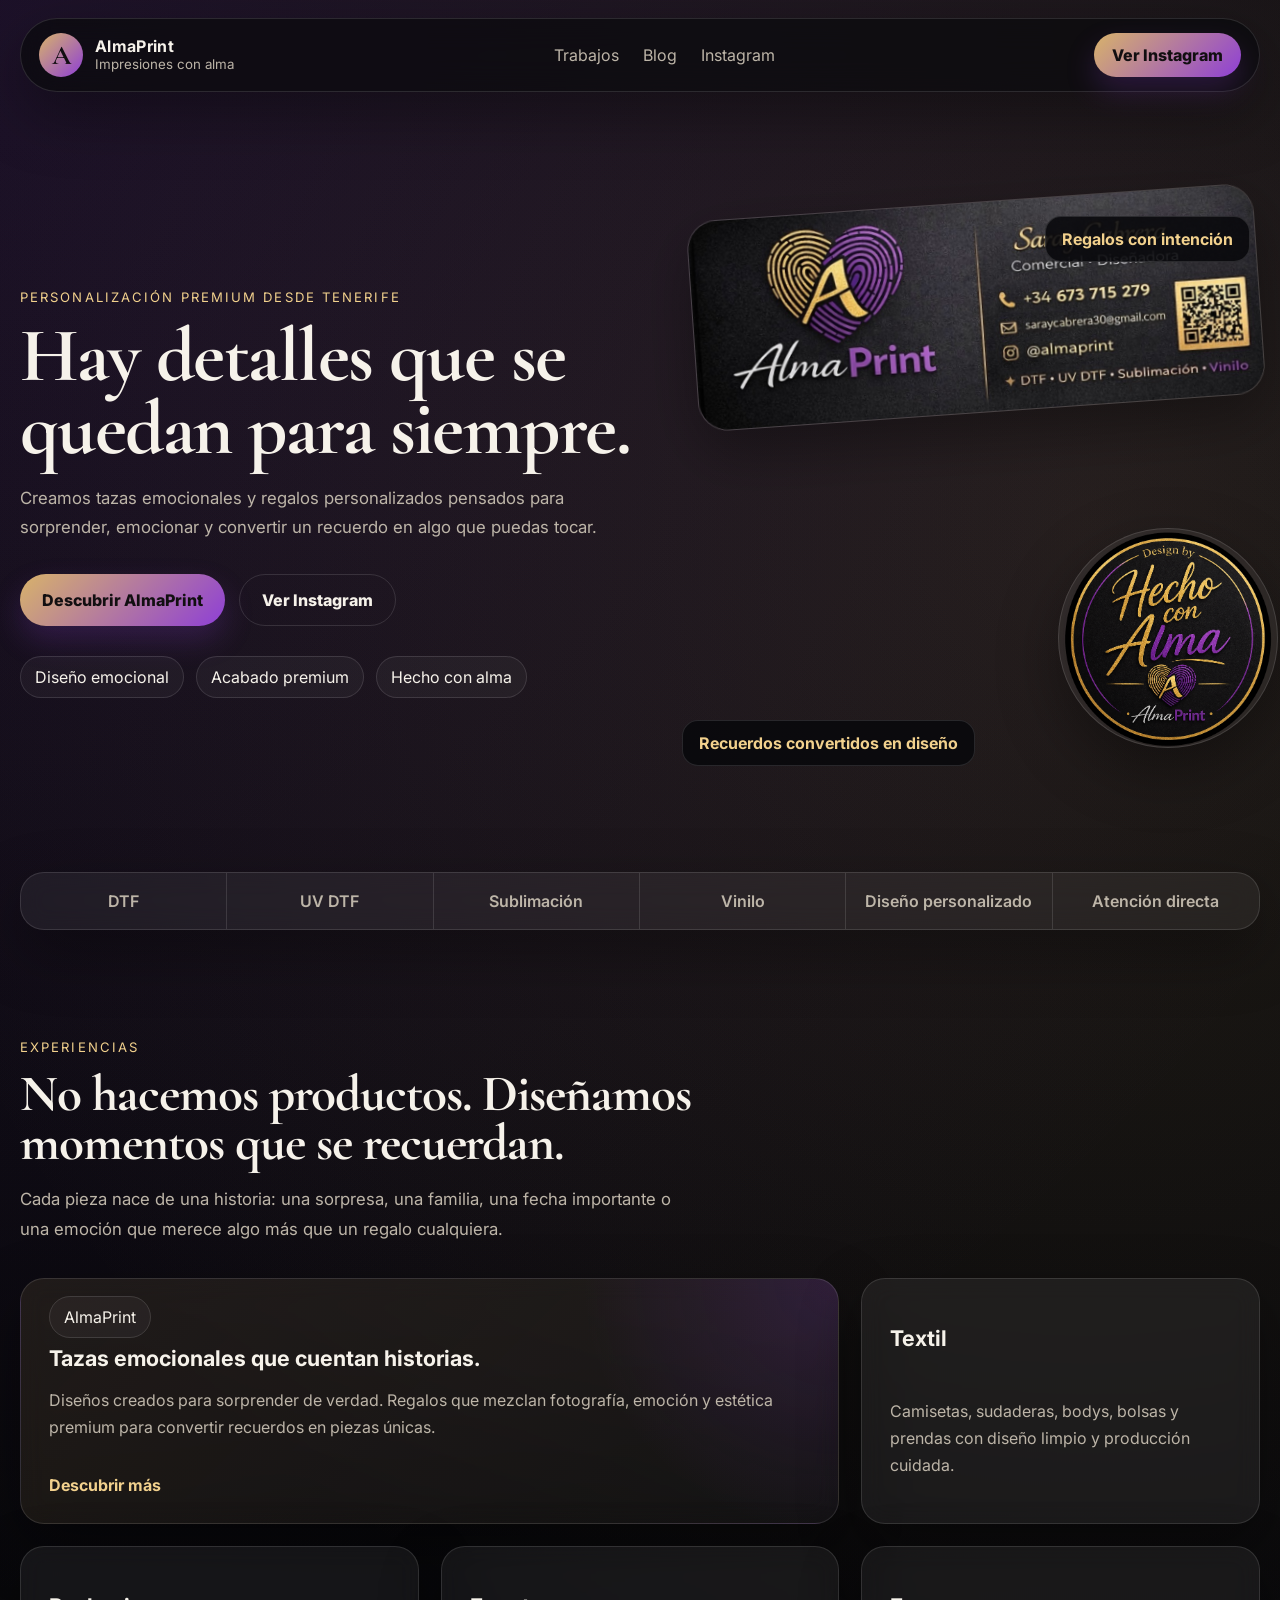
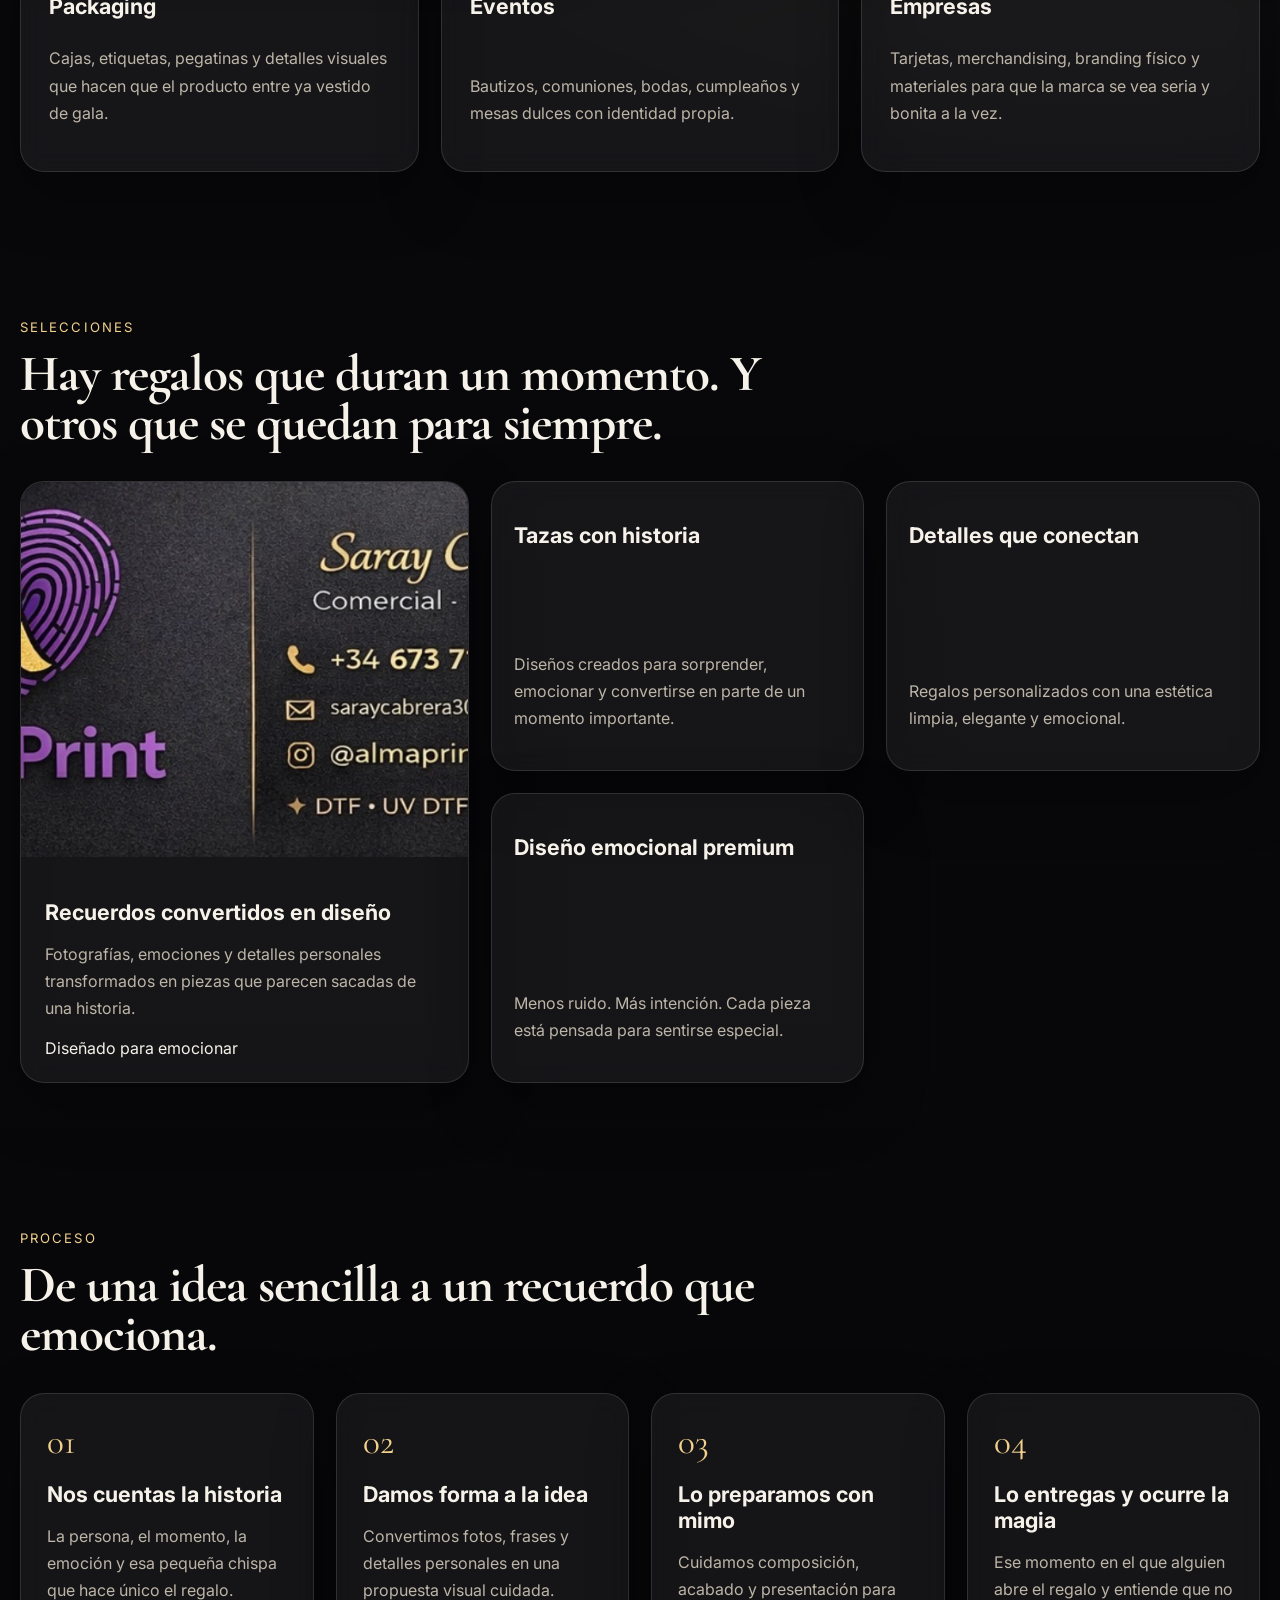
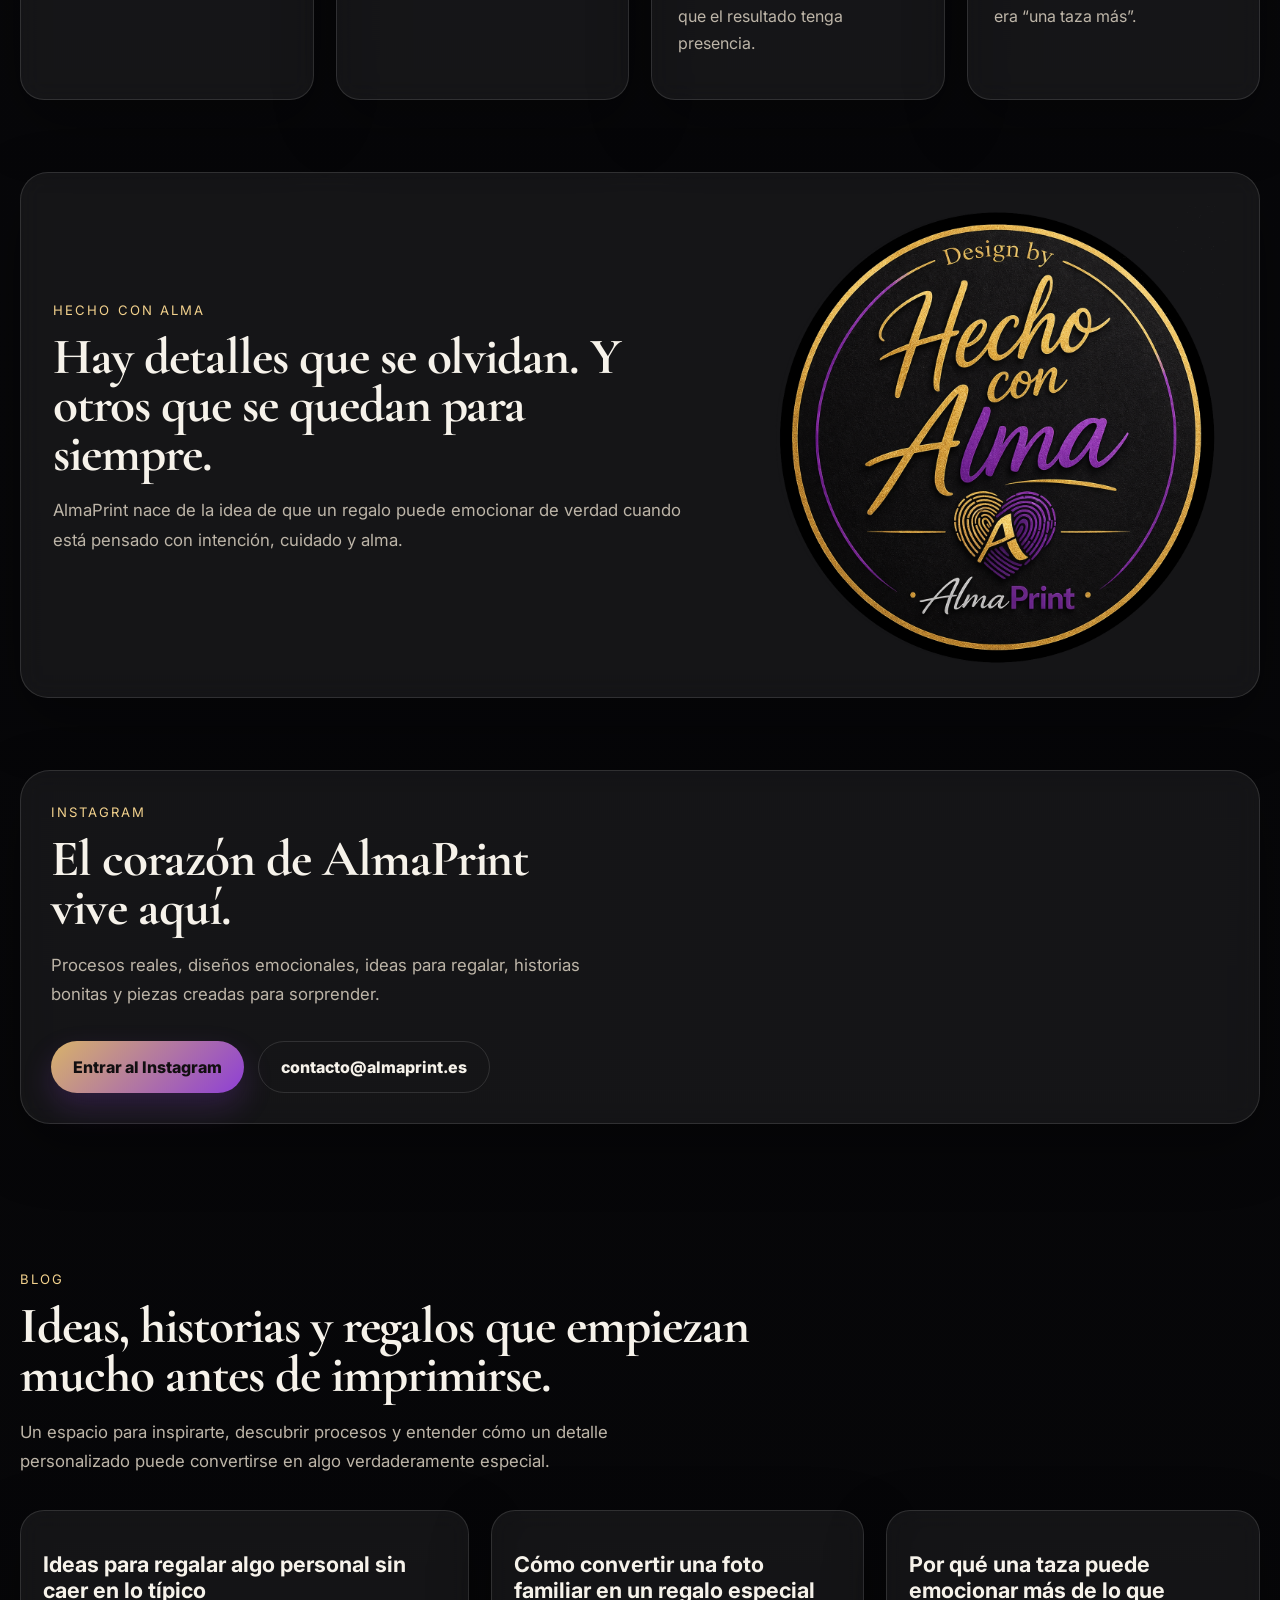
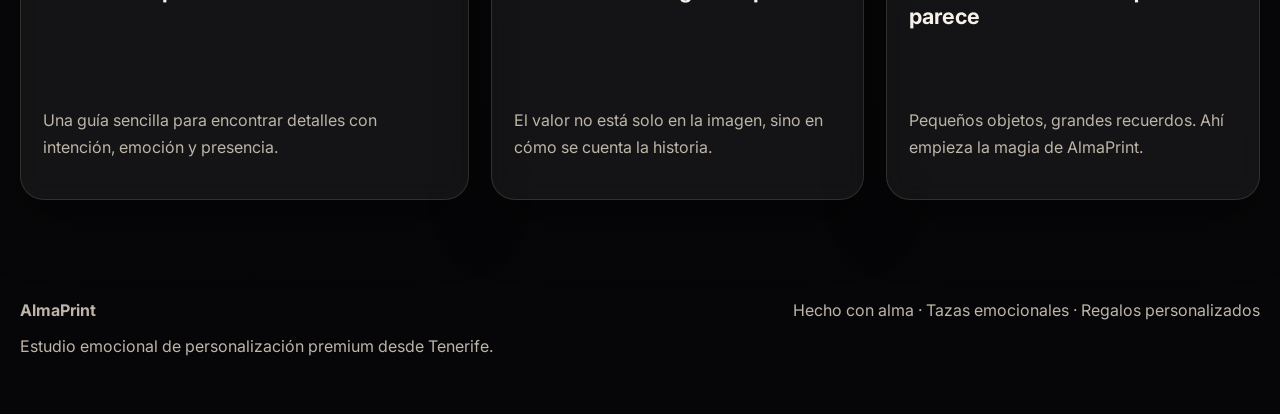
==== index.html @ 166fd27d "Update index.html" ====
<!DOCTYPE html>
<html lang="es">
<head>
  <meta charset="UTF-8" />
  <meta name="viewport" content="width=device-width, initial-scale=1.0" />
  <meta name="description" content="AlmaPrint. Personalización premium en DTF, UV DTF, sublimación y vinilo. Diseños con alma para regalos, textil, packaging y detalles especiales." />
  <title>AlmaPrint | Personalización premium</title>
  <link rel="preconnect" href="https://fonts.googleapis.com">
  <link rel="preconnect" href="https://fonts.gstatic.com" crossorigin>
  <link href="https://fonts.googleapis.com/css2?family=Cormorant+Garamond:wght@500;600;700&family=Inter:wght@400;500;600;700;800&display=swap" rel="stylesheet">
  <link rel="stylesheet" href="styles.css" />
</head>
<body>
  <div class="site-shell">
    <header class="topbar">
      <a href="#inicio" class="brand">
        <span class="brand-mark">A</span>
        <span class="brand-text">
          <strong>AlmaPrint</strong>
          <small>Impresiones con alma</small>
        </span>
      </a>

<nav class="main-nav" id="mainNav">
  <a href="#experiencias">Trabajos</a>
  <a href="#blog">Blog</a>
  <a href="https://instagram.com/almaprint" target="_blank" rel="noopener">Instagram</a>
</nav>

<a class="cta cta--small" href="https://instagram.com/almaprint" target="_blank" rel="noopener">
  Ver Instagram
</a>

      <button class="menu-toggle" id="menuToggle" aria-label="Abrir menú">
        <span></span><span></span><span></span>
      </button>
    </header>

    <main><section class="hero hero--alma" id="inicio">
  <div class="hero-copy">
    <div class="eyebrow">Personalización premium desde Tenerife</div>

    <h1>Hay detalles que se quedan para siempre.</h1>

    <p>
      Creamos tazas emocionales y regalos personalizados pensados para sorprender,
      emocionar y convertir un recuerdo en algo que puedas tocar.
    </p>

    <div class="hero-actions">
      <a class="cta" href="#experiencias">Descubrir AlmaPrint</a>
      <a class="cta cta--ghost" href="https://instagram.com/almaprint" target="_blank" rel="noopener">
        Ver Instagram
      </a>
    </div>

    <ul class="hero-points">
      <li>Diseño emocional</li>
      <li>Acabado premium</li>
      <li>Hecho con alma</li>
    </ul>
  </div>

  <div class="hero-visual">
    <div class="hero-card hero-card--main">
      <img src="assets/tarjetas-almaprint.jpeg" alt="Imagen de marca AlmaPrint con estética premium" />
    </div>

    <div class="hero-badge">
      <img src="assets/sello-hecho-con-alma.png" alt="Sello Hecho con Alma de AlmaPrint" />
    </div>

    <div class="floating-note note-top">Regalos con intención</div>
    <div class="floating-note note-bottom">Recuerdos convertidos en diseño</div>
  </div>
</section>

      <section class="trustbar">
        <div>DTF</div>
        <div>UV DTF</div>
        <div>Sublimación</div>
        <div>Vinilo</div>
        <div>Diseño personalizado</div>
        <div>Atención directa</div>
      </section>

<section class="section" id="experiencias">
        <div class="section-head">
<span class="section-kicker">Experiencias</span>
<h2>No hacemos productos. Diseñamos momentos que se recuerdan.</h2>
<p>
  Cada pieza nace de una historia: una sorpresa, una familia, una fecha importante
  o una emoción que merece algo más que un regalo cualquiera.
</p>
        </div>

        <div class="category-grid">
<article class="category-card category-card--wide">
  <div>
    <span class="pill">AlmaPrint</span>
    <h3>Tazas emocionales que cuentan historias.</h3>
    <p>
      Diseños creados para sorprender de verdad. Regalos que mezclan fotografía,
      emoción y estética premium para convertir recuerdos en piezas únicas.
    </p>
  </div>

  <a href="https://instagram.com/almaprint" target="_blank" rel="noopener">
    Descubrir más
  </a>
</article>

          <article class="category-card">
            <h3>Textil</h3>
            <p>Camisetas, sudaderas, bodys, bolsas y prendas con diseño limpio y producción cuidada.</p>
          </article>

          <article class="category-card">
            <h3>Packaging</h3>
            <p>Cajas, etiquetas, pegatinas y detalles visuales que hacen que el producto entre ya vestido de gala.</p>
          </article>

          <article class="category-card">
            <h3>Eventos</h3>
            <p>Bautizos, comuniones, bodas, cumpleaños y mesas dulces con identidad propia.</p>
          </article>

          <article class="category-card">
            <h3>Empresas</h3>
            <p>Tarjetas, merchandising, branding físico y materiales para que la marca se vea seria y bonita a la vez.</p>
          </article>
        </div>
      </section>

<section class="section section--contrast" id="destacados">
  <div class="section-head">
    <span class="section-kicker">Selecciones</span>

    <h2>
      Hay regalos que duran un momento.
      Y otros que se quedan para siempre.
    </h2>
  </div>

  <div class="product-grid">
    <article class="product-card featured-image-card">
      <div class="product-media">
        <img src="assets/tarjetas-almaprint.jpeg" alt="Escena emocional AlmaPrint" />
      </div>

      <div class="product-copy">
        <h3>Recuerdos convertidos en diseño</h3>

        <p>
          Fotografías, emociones y detalles personales transformados
          en piezas que parecen sacadas de una historia.
        </p>

        <span>Diseñado para emocionar</span>
      </div>
    </article>

    <article class="product-card">
      <h3>Tazas con historia</h3>

      <p>
        Diseños creados para sorprender, emocionar y convertirse
        en parte de un momento importante.
      </p>
    </article>

    <article class="product-card">
      <h3>Detalles que conectan</h3>

      <p>
        Regalos personalizados con una estética limpia,
        elegante y emocional.
      </p>
    </article>

    <article class="product-card">
      <h3>Diseño emocional premium</h3>

      <p>
        Menos ruido. Más intención.
        Cada pieza está pensada para sentirse especial.
      </p>
    </article>
  </div>
</section>

      <section class="section process" id="proceso">
        <div class="section-head">
<span class="section-kicker">Proceso</span>
<h2>De una idea sencilla a un recuerdo que emociona.</h2>
        </div>

<div class="steps">
  <article class="step-card">
    <span>01</span>
    <h3>Nos cuentas la historia</h3>
    <p>La persona, el momento, la emoción y esa pequeña chispa que hace único el regalo.</p>
  </article>

  <article class="step-card">
    <span>02</span>
    <h3>Damos forma a la idea</h3>
    <p>Convertimos fotos, frases y detalles personales en una propuesta visual cuidada.</p>
  </article>

  <article class="step-card">
    <span>03</span>
    <h3>Lo preparamos con mimo</h3>
    <p>Cuidamos composición, acabado y presentación para que el resultado tenga presencia.</p>
  </article>

  <article class="step-card">
    <span>04</span>
    <h3>Lo entregas y ocurre la magia</h3>
    <p>Ese momento en el que alguien abre el regalo y entiende que no era “una taza más”.</p>
  </article>
</div>
      </section>

<section class="section brand-showcase">
  <div class="brand-showcase__content">
    <span class="section-kicker">Hecho con alma</span>

    <h2>
      Hay detalles que se olvidan.
      Y otros que se quedan para siempre.
    </h2>

    <p>
      AlmaPrint nace de la idea de que un regalo puede emocionar de verdad
      cuando está pensado con intención, cuidado y alma.
    </p>
  </div>

  <div class="brand-showcase__visual">
    <img src="assets/sello-hecho-con-alma.png" alt="Sello Hecho con Alma" />
  </div>
</section>

<section class="section contact" id="contacto">
  <div class="contact-card">
    <div class="contact-copy">
      <span class="section-kicker">Instagram</span>

      <h2>
        El corazón de AlmaPrint
        vive aquí.
      </h2>

      <p>
        Procesos reales, diseños emocionales, ideas para regalar,
        historias bonitas y piezas creadas para sorprender.
      </p>

      <div class="hero-actions">
        <a class="cta" href="https://instagram.com/almaprint" target="_blank" rel="noopener">
          Entrar al Instagram
        </a>

        <a class="cta cta--ghost" href="mailto:contacto@almaprint.es">
          contacto@almaprint.es
        </a>
      </div>
    </div>
  </div>
</section>

<section class="section blog-preview" id="blog">
  <div class="section-head">
    <span class="section-kicker">Blog</span>

    <h2>
      Ideas, historias y regalos
      que empiezan mucho antes de imprimirse.
    </h2>

    <p>
      Un espacio para inspirarte, descubrir procesos y entender cómo un detalle personalizado
      puede convertirse en algo verdaderamente especial.
    </p>
  </div>

  <div class="product-grid">
    <article class="product-card">
      <h3>Ideas para regalar algo personal sin caer en lo típico</h3>
      <p>Una guía sencilla para encontrar detalles con intención, emoción y presencia.</p>
    </article>

    <article class="product-card">
      <h3>Cómo convertir una foto familiar en un regalo especial</h3>
      <p>El valor no está solo en la imagen, sino en cómo se cuenta la historia.</p>
    </article>

    <article class="product-card">
      <h3>Por qué una taza puede emocionar más de lo que parece</h3>
      <p>Pequeños objetos, grandes recuerdos. Ahí empieza la magia de AlmaPrint.</p>
    </article>
  </div>
</section>
</main>
    </main>

<footer class="footer">
  <div>
    <strong>AlmaPrint</strong>
    <p>Estudio emocional de personalización premium desde Tenerife.</p>
  </div>

  <div>
    <span>Hecho con alma · Tazas emocionales · Regalos personalizados</span>
  </div>
</footer>
  </div>

  <script src="script.js"></script>
</body>
</html>
---- styles.css ----
:root {
  --bg: #070709;
  --bg-soft: #111116;
  --card: rgba(255,255,255,0.06);
  --text: #f6f2ea;
  --muted: #bdb5a8;
  --gold: #d8b36a;
  --gold-2: #f2d18d;
  --violet: #8e3fd6;
  --line: rgba(255,255,255,0.12);
  --shadow: 0 22px 60px rgba(0,0,0,0.35);
  --radius: 24px;
  --max: 1240px;
}

* { box-sizing: border-box; }
html { scroll-behavior: smooth; }

body {
  margin: 0;
  font-family: 'Inter', system-ui, sans-serif;
  color: var(--text);
  background:
    radial-gradient(circle at top left, rgba(142,63,214,0.14), transparent 30%),
    radial-gradient(circle at 85% 10%, rgba(216,179,106,0.12), transparent 26%),
    linear-gradient(180deg, #09090c 0%, #060608 100%);
}

a { color: inherit; text-decoration: none; }
img { max-width: 100%; display: block; }

.site-shell {
  width: min(calc(100% - 32px), var(--max));
  margin: 0 auto;
}

.topbar {
  position: sticky;
  top: 12px;
  z-index: 50;
  display: flex;
  align-items: center;
  justify-content: space-between;
  gap: 20px;
  margin: 18px 0 0;
  padding: 14px 18px;
  border: 1px solid var(--line);
  background: rgba(10,10,13,0.72);
  backdrop-filter: blur(16px);
  border-radius: 999px;
  box-shadow: var(--shadow);
}

.brand {
  display: inline-flex;
  align-items: center;
  gap: 12px;
}

.brand-mark {
  width: 44px;
  height: 44px;
  border-radius: 50%;
  display: grid;
  place-items: center;
  background: linear-gradient(135deg, var(--gold), var(--violet));
  font-family: 'Cormorant Garamond', serif;
  font-size: 1.7rem;
  font-weight: 700;
  color: #110e11;
}

.brand-text {
  display: flex;
  flex-direction: column;
  line-height: 1;
}

.brand-text strong {
  font-size: 1rem;
  letter-spacing: 0.02em;
}

.brand-text small {
  color: var(--muted);
  margin-top: 4px;
}

.main-nav {
  display: flex;
  gap: 24px;
  color: var(--muted);
}

.main-nav a:hover { color: var(--text); }

.cta {
  display: inline-flex;
  align-items: center;
  justify-content: center;
  min-height: 52px;
  padding: 0 22px;
  border-radius: 999px;
  background: linear-gradient(135deg, var(--gold), var(--violet));
  color: #120f11;
  font-weight: 800;
  box-shadow: 0 14px 30px rgba(142,63,214,0.22);
}

.cta--small { min-height: 44px; padding: 0 18px; }

.cta--ghost {
  background: transparent;
  color: var(--text);
  border: 1px solid var(--line);
  box-shadow: none;
}

.menu-toggle {
  display: none;
  width: 46px;
  height: 46px;
  border-radius: 50%;
  border: 1px solid var(--line);
  background: transparent;
  padding: 0;
}

.menu-toggle span {
  display: block;
  width: 18px;
  height: 2px;
  background: var(--text);
  margin: 4px auto;
}

.hero {
  display: grid;
  grid-template-columns: 1.05fr 0.95fr;
  gap: 44px;
  align-items: center;
  min-height: calc(100vh - 120px);
  padding: 44px 0 24px;
}

.eyebrow, .section-kicker {
  display: inline-flex;
  align-items: center;
  gap: 10px;
  font-size: 0.82rem;
  text-transform: uppercase;
  letter-spacing: 0.16em;
  color: var(--gold-2);
}

.hero h1,
.section h2,
.brand-showcase h2,
.contact h2 {
  margin: 14px 0 18px;
  font-family: 'Cormorant Garamond', serif;
  font-size: clamp(2.8rem, 6vw, 5.2rem);
  line-height: 0.95;
  letter-spacing: -0.02em;
}

.hero p,
.section-head p,
.brand-showcase p,
.contact p {
  color: var(--muted);
  font-size: 1.05rem;
  line-height: 1.75;
  max-width: 62ch;
}

.hero-actions {
  display: flex;
  gap: 14px;
  flex-wrap: wrap;
  margin-top: 32px;
}

.hero-points {
  display: flex;
  gap: 12px;
  flex-wrap: wrap;
  list-style: none;
  padding: 0;
  margin: 30px 0 0;
}

.hero-points li,
.pill,
.tag {
  border: 1px solid var(--line);
  border-radius: 999px;
  padding: 10px 14px;
  color: var(--text);
  background: rgba(255,255,255,0.04);
}

.hero-visual {
  position: relative;
  min-height: 580px;
}

.hero-card,
.hero-badge,
.category-card,
.product-card,
.step-card,
.contact-card,
.brand-showcase,
.trustbar {
  border: 1px solid var(--line);
  background: var(--card);
  backdrop-filter: blur(12px);
  box-shadow: var(--shadow);
}

.hero-card {
  overflow: hidden;
  border-radius: 30px;
}

.hero-card--main {
  transform: rotate(-4deg);
}

.hero-card--main img {
  width: 100%;
  height: 100%;
  object-fit: cover;
}

.hero-badge {
  position: absolute;
  right: -18px;
  bottom: 34px;
  width: 220px;
  border-radius: 50%;
  overflow: hidden;
}

.floating-note {
  position: absolute;
  padding: 12px 16px;
  border-radius: 16px;
  background: rgba(8,8,12,0.88);
  border: 1px solid var(--line);
  color: var(--gold-2);
  font-weight: 700;
}

.note-top { top: 14px; right: 10px; }
.note-bottom { left: -10px; bottom: 16px; }

.trustbar {
  display: grid;
  grid-template-columns: repeat(6, 1fr);
  gap: 0;
  border-radius: 24px;
  overflow: hidden;
  margin: 0 0 34px;
}

.trustbar div {
  padding: 18px 14px;
  text-align: center;
  border-right: 1px solid var(--line);
  color: var(--muted);
  font-weight: 600;
}

.trustbar div:last-child { border-right: 0; }

.section {
  padding: 72px 0;
}

.section-head {
  max-width: 780px;
  margin-bottom: 34px;
}

.section h2,
.brand-showcase h2,
.contact h2 {
  font-size: clamp(2.3rem, 4vw, 3.8rem);
}

.category-grid,
.product-grid,
.steps {
  display: grid;
  gap: 22px;
}

.category-grid {
  grid-template-columns: repeat(3, 1fr);
}

.category-card {
  border-radius: var(--radius);
  padding: 28px;
  min-height: 220px;
  display: flex;
  flex-direction: column;
  justify-content: space-between;
}

.category-card h3,
.product-card h3,
.step-card h3 {
  margin: 18px 0 10px;
  font-size: 1.35rem;
}

.category-card p,
.product-card p,
.step-card p {
  color: var(--muted);
  line-height: 1.7;
}

.category-card--wide {
  grid-column: span 2;
  background:
    radial-gradient(circle at top right, rgba(142,63,214,0.18), transparent 30%),
    linear-gradient(135deg, rgba(216,179,106,0.1), rgba(255,255,255,0.03));
}

.category-card a,
.product-card a {
  margin-top: 18px;
  color: var(--gold-2);
  font-weight: 700;
}

.product-grid {
  grid-template-columns: 1.2fr repeat(2, 1fr);
  align-items: stretch;
}

.product-card {
  border-radius: 24px;
  padding: 22px;
  display: flex;
  flex-direction: column;
  justify-content: space-between;
  min-height: 290px;
}

.featured-image-card {
  grid-row: span 2;
  padding: 0;
  overflow: hidden;
}

.product-media {
  height: 66%;
}

.product-media img {
  width: 100%;
  height: 100%;
  object-fit: cover;
}

.product-copy {
  padding: 24px;
}

.product-top {
  display: flex;
  justify-content: space-between;
  align-items: center;
  gap: 12px;
}

.steps {
  grid-template-columns: repeat(4, 1fr);
}

.step-card {
  padding: 26px;
  border-radius: 24px;
}

.step-card span {
  font-family: 'Cormorant Garamond', serif;
  color: var(--gold-2);
  font-size: 2.2rem;
}

.brand-showcase {
  display: grid;
  grid-template-columns: 1.1fr 0.9fr;
  gap: 24px;
  align-items: center;
  border-radius: 28px;
  padding: 32px;
}

.brand-showcase__visual {
  max-width: 460px;
  margin-left: auto;
}

.contact-card {
  display: grid;
  grid-template-columns: 0.95fr 1.05fr;
  gap: 26px;
  border-radius: 30px;
  padding: 30px;
}

.contact-form {
  display: grid;
  gap: 16px;
}

.contact-form label {
  display: grid;
  gap: 10px;
  color: var(--text);
  font-weight: 600;
}

.contact-form input,
.contact-form textarea {
  width: 100%;
  border: 1px solid var(--line);
  border-radius: 18px;
  background: rgba(255,255,255,0.03);
  color: var(--text);
  font: inherit;
  padding: 16px 18px;
}

.contact-form textarea {
  min-height: 150px;
  resize: vertical;
}

.form-actions {
  display: flex;
  gap: 14px;
  flex-wrap: wrap;
  margin-top: 6px;
}

.footer {
  display: flex;
  justify-content: space-between;
  gap: 18px;
  padding: 28px 0 42px;
  color: var(--muted);
}

@media (max-width: 1080px) {
  .hero,
  .brand-showcase,
  .contact-card,
  .product-grid,
  .category-grid,
  .steps {
    grid-template-columns: 1fr;
  }

  .featured-image-card,
  .category-card--wide {
    grid-column: auto;
    grid-row: auto;
  }

  .hero {
    min-height: auto;
    padding-top: 52px;
  }

  .hero-visual {
    min-height: auto;
    padding-bottom: 120px;
  }

  .hero-badge {
    width: 180px;
    right: 0;
    bottom: 0;
  }

  .trustbar {
    grid-template-columns: repeat(3, 1fr);
  }
}

@media (max-width: 820px) {
  .topbar {
    border-radius: 24px;
    padding: 14px;
    flex-wrap: wrap;
  }

  .main-nav {
    display: none;
    width: 100%;
    flex-direction: column;
    padding: 8px 4px 2px;
  }

  .main-nav.is-open { display: flex; }

  .cta--small { display: none; }
  .menu-toggle { display: inline-block; margin-left: auto; }

  .hero h1,
  .section h2,
  .brand-showcase h2,
  .contact h2 {
    line-height: 1.02;
  }

  .trustbar {
    grid-template-columns: repeat(2, 1fr);
  }

  .footer {
    flex-direction: column;
  }
}

@media (max-width: 560px) {
  .site-shell {
    width: min(calc(100% - 20px), var(--max));
  }

  .hero {
    gap: 28px;
  }

  .hero-actions,
  .form-actions {
    flex-direction: column;
  }

  .trustbar {
    grid-template-columns: 1fr;
  }

  .floating-note {
    position: static;
    margin-top: 10px;
  }

  .hero-badge {
    position: static;
    margin: 18px auto 0;
  }

  .hero-visual {
    padding-bottom: 0;
  }
}
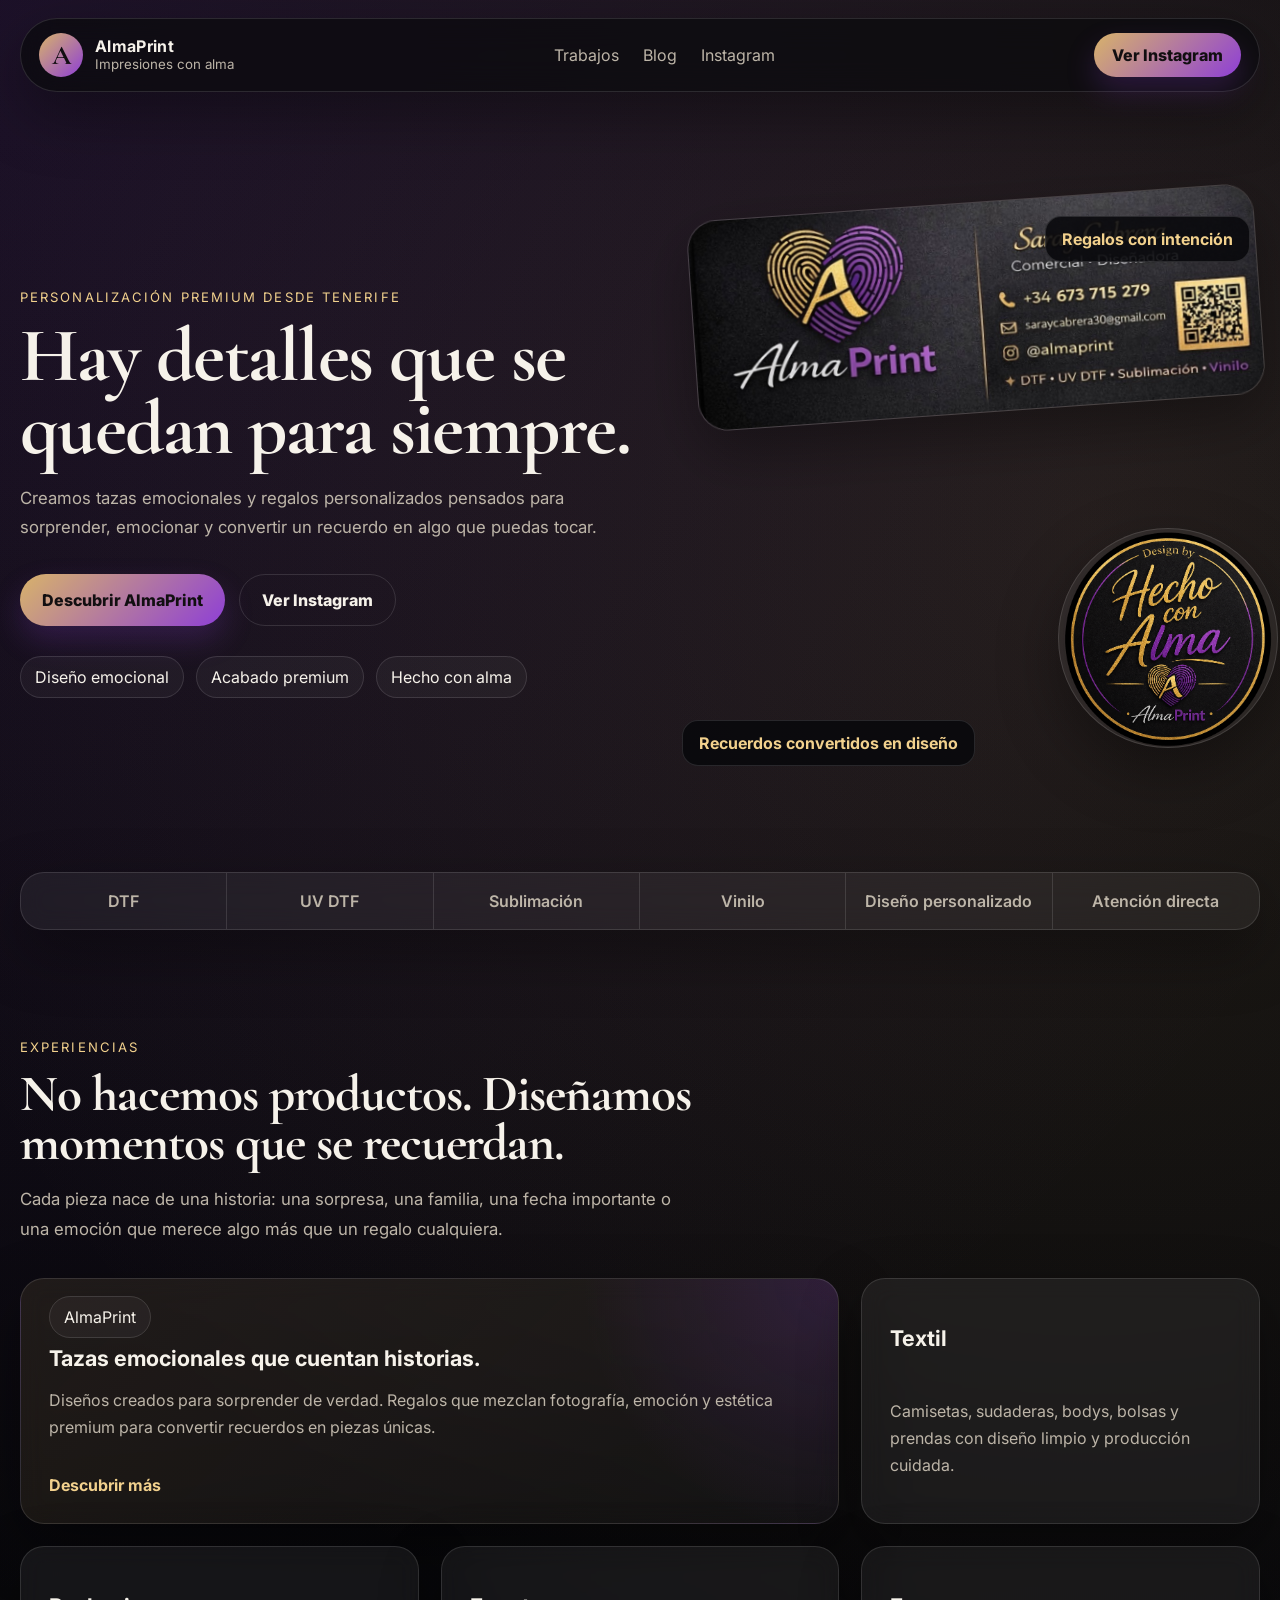
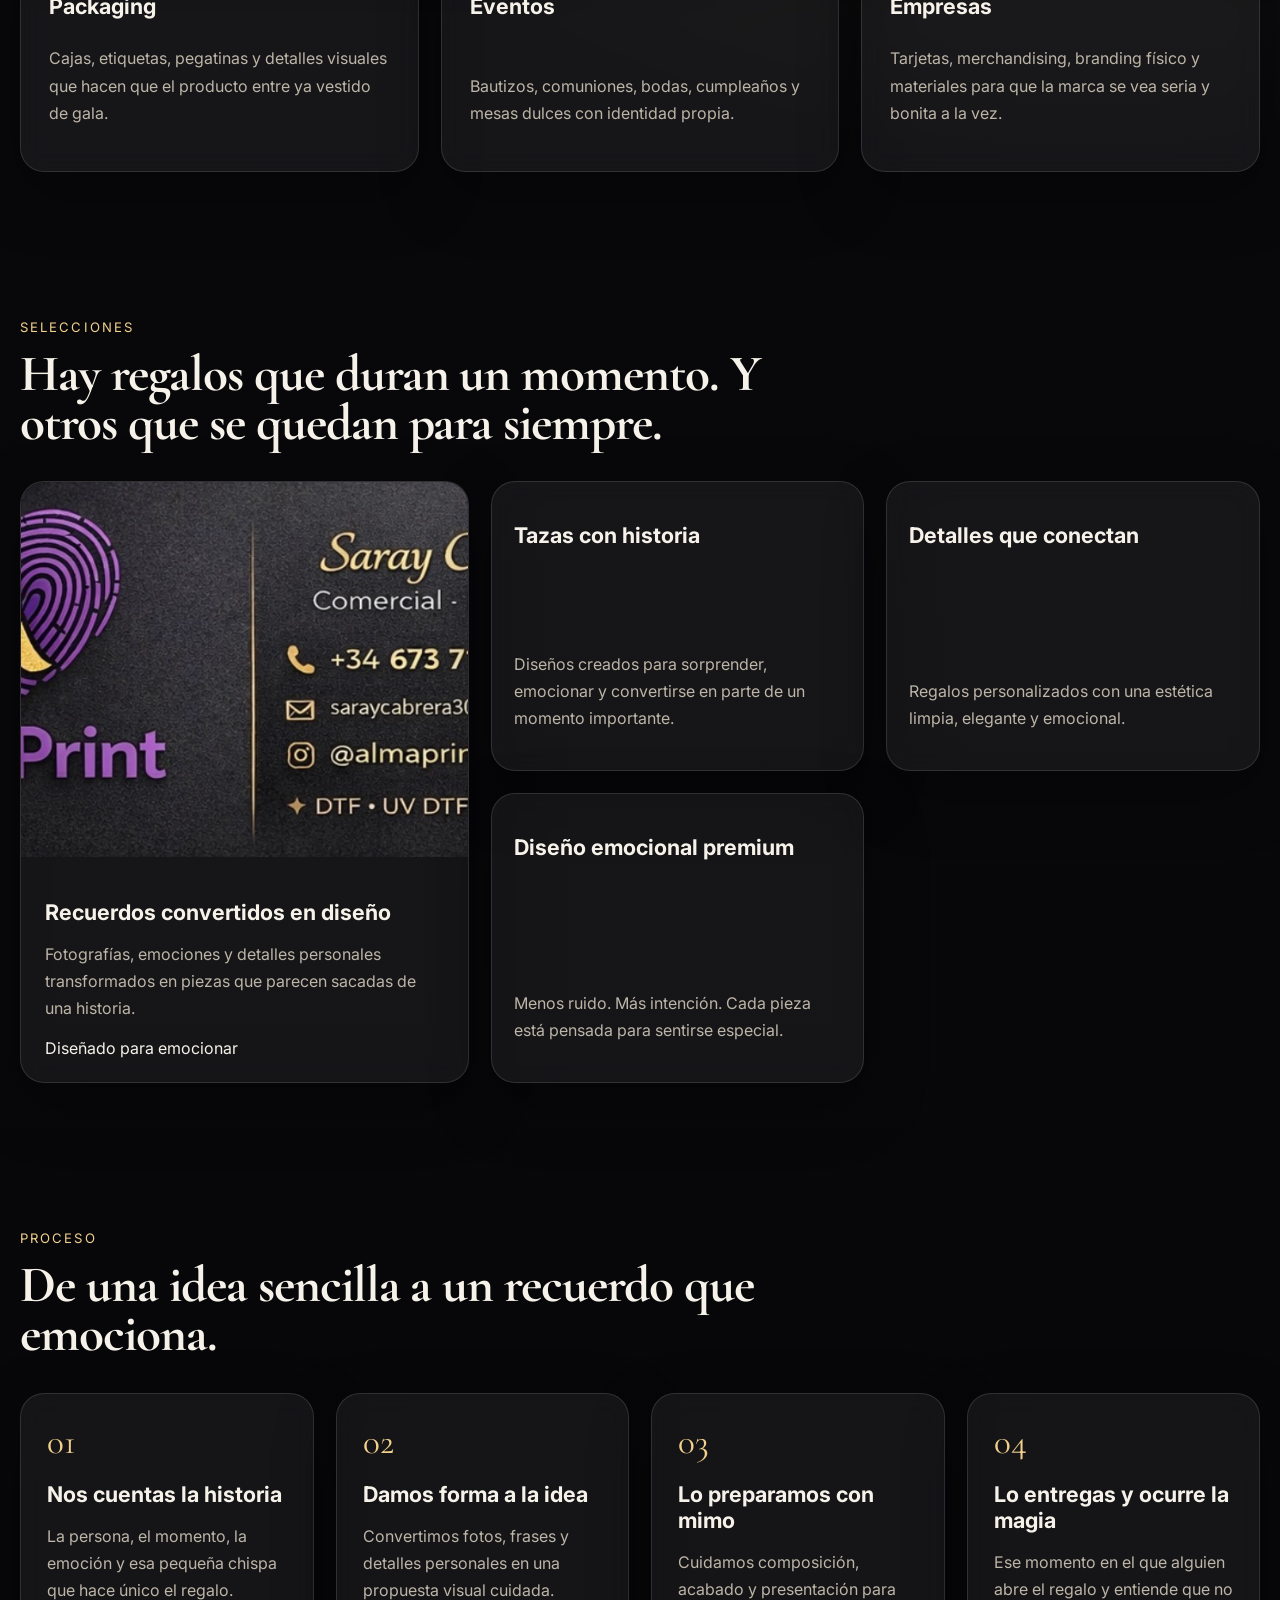
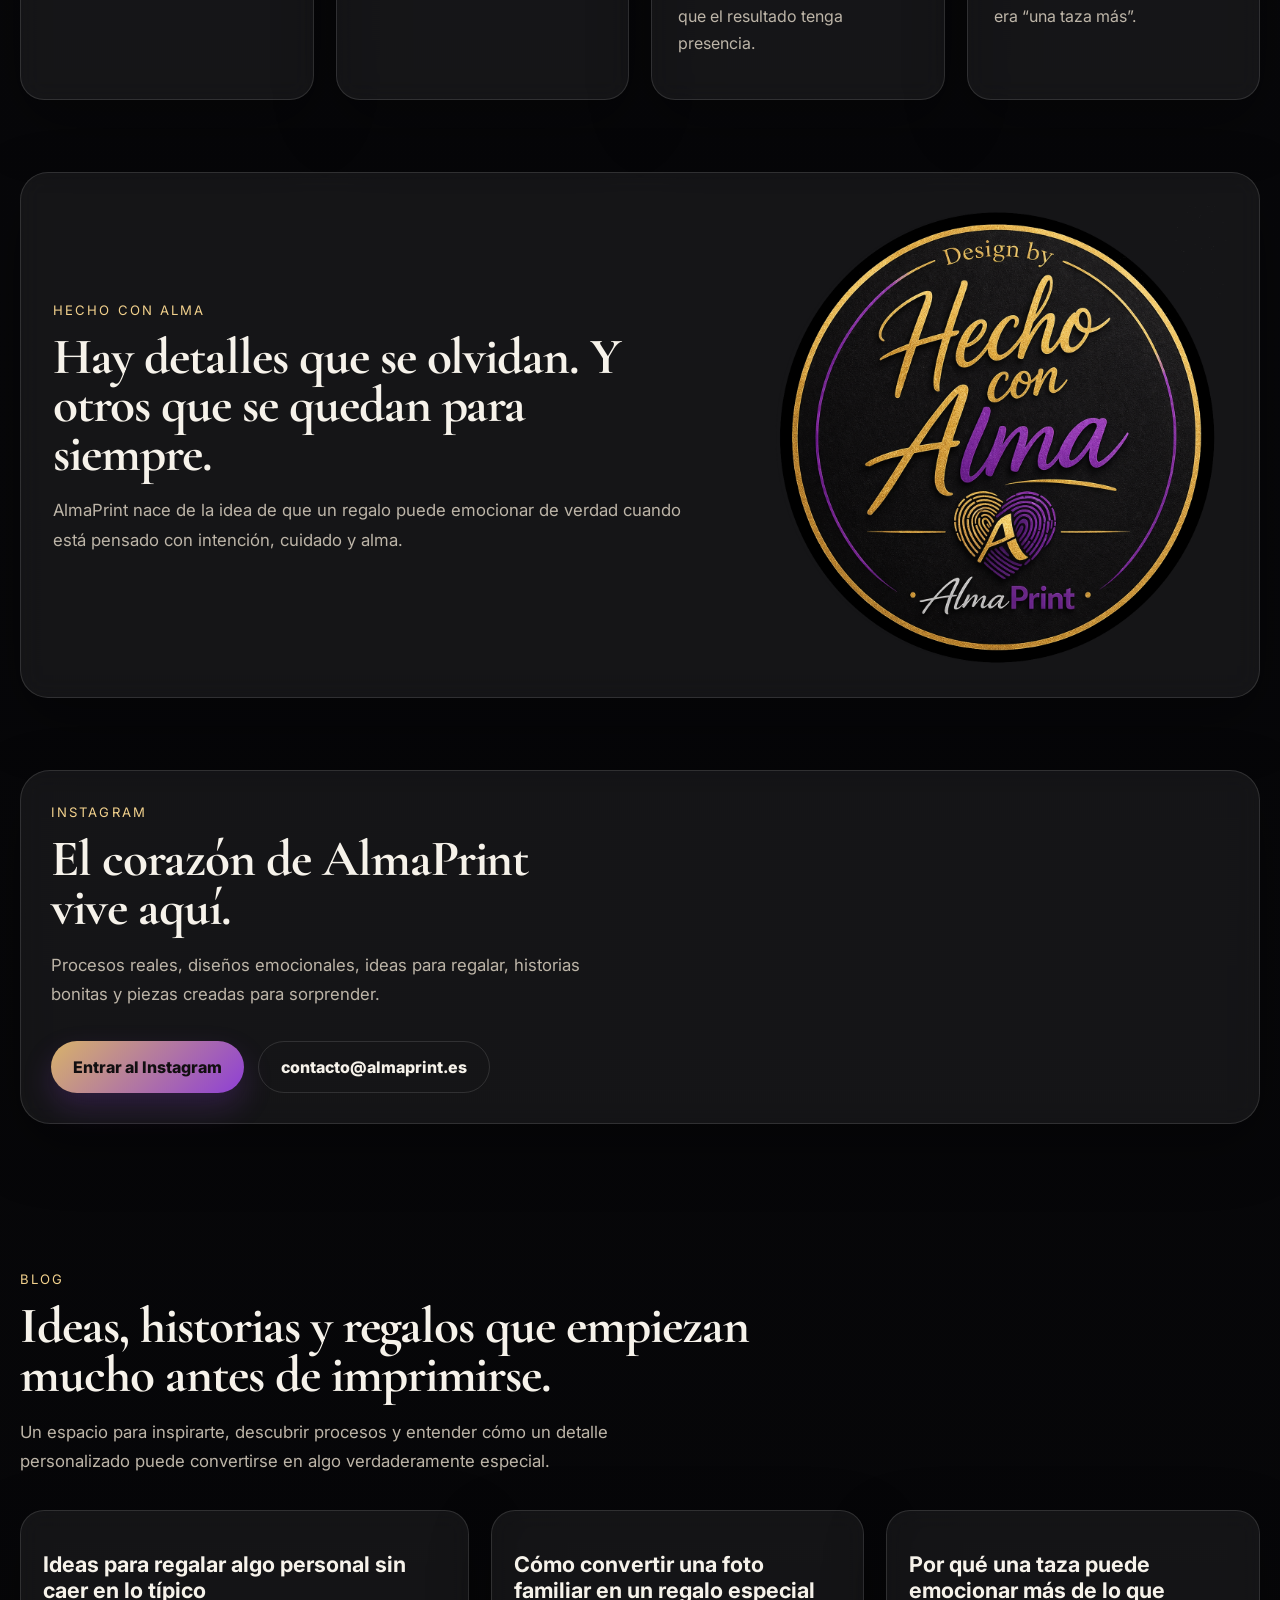
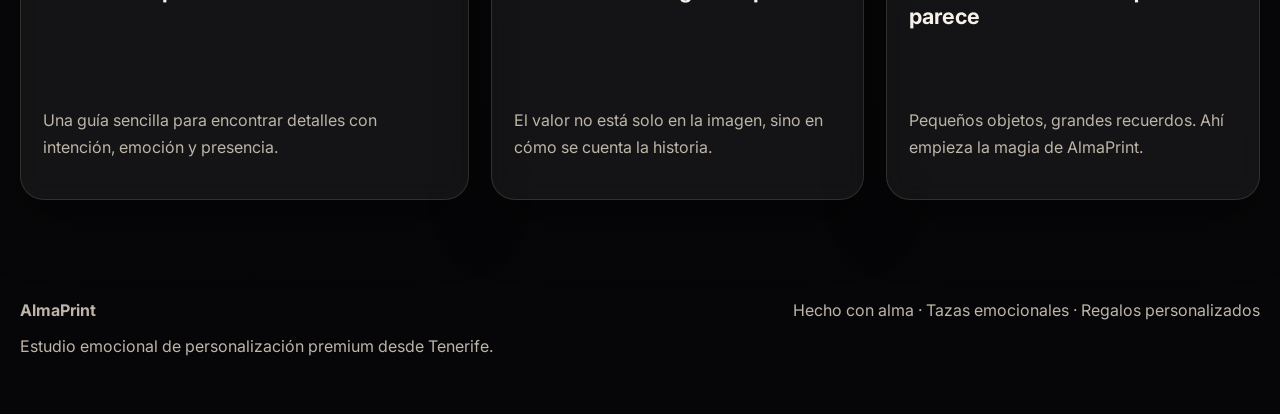
==== commit ecbf4737: "Update index.html" ====
--- a/index.html
+++ b/index.html
@@ -49,7 +49,7 @@
 
     <div class="hero-actions">
       <a class="cta" href="#experiencias">Descubrir AlmaPrint</a>
-      <a class="cta cta--ghost" href="https://instagram.com/almaprint" target="_blank" rel="noopener">
+      <a class="cta cta--ghost" href="https://instagram.com/alm.aprint" target="_blank" rel="noopener">
         Ver Instagram
       </a>
     </div>
@@ -258,7 +258,7 @@
       </p>
 
       <div class="hero-actions">
-        <a class="cta" href="https://instagram.com/almaprint" target="_blank" rel="noopener">
+        <a class="cta" href="https://instagram.com/alm.aprint" target="_blank" rel="noopener">
           Entrar al Instagram
         </a>
 
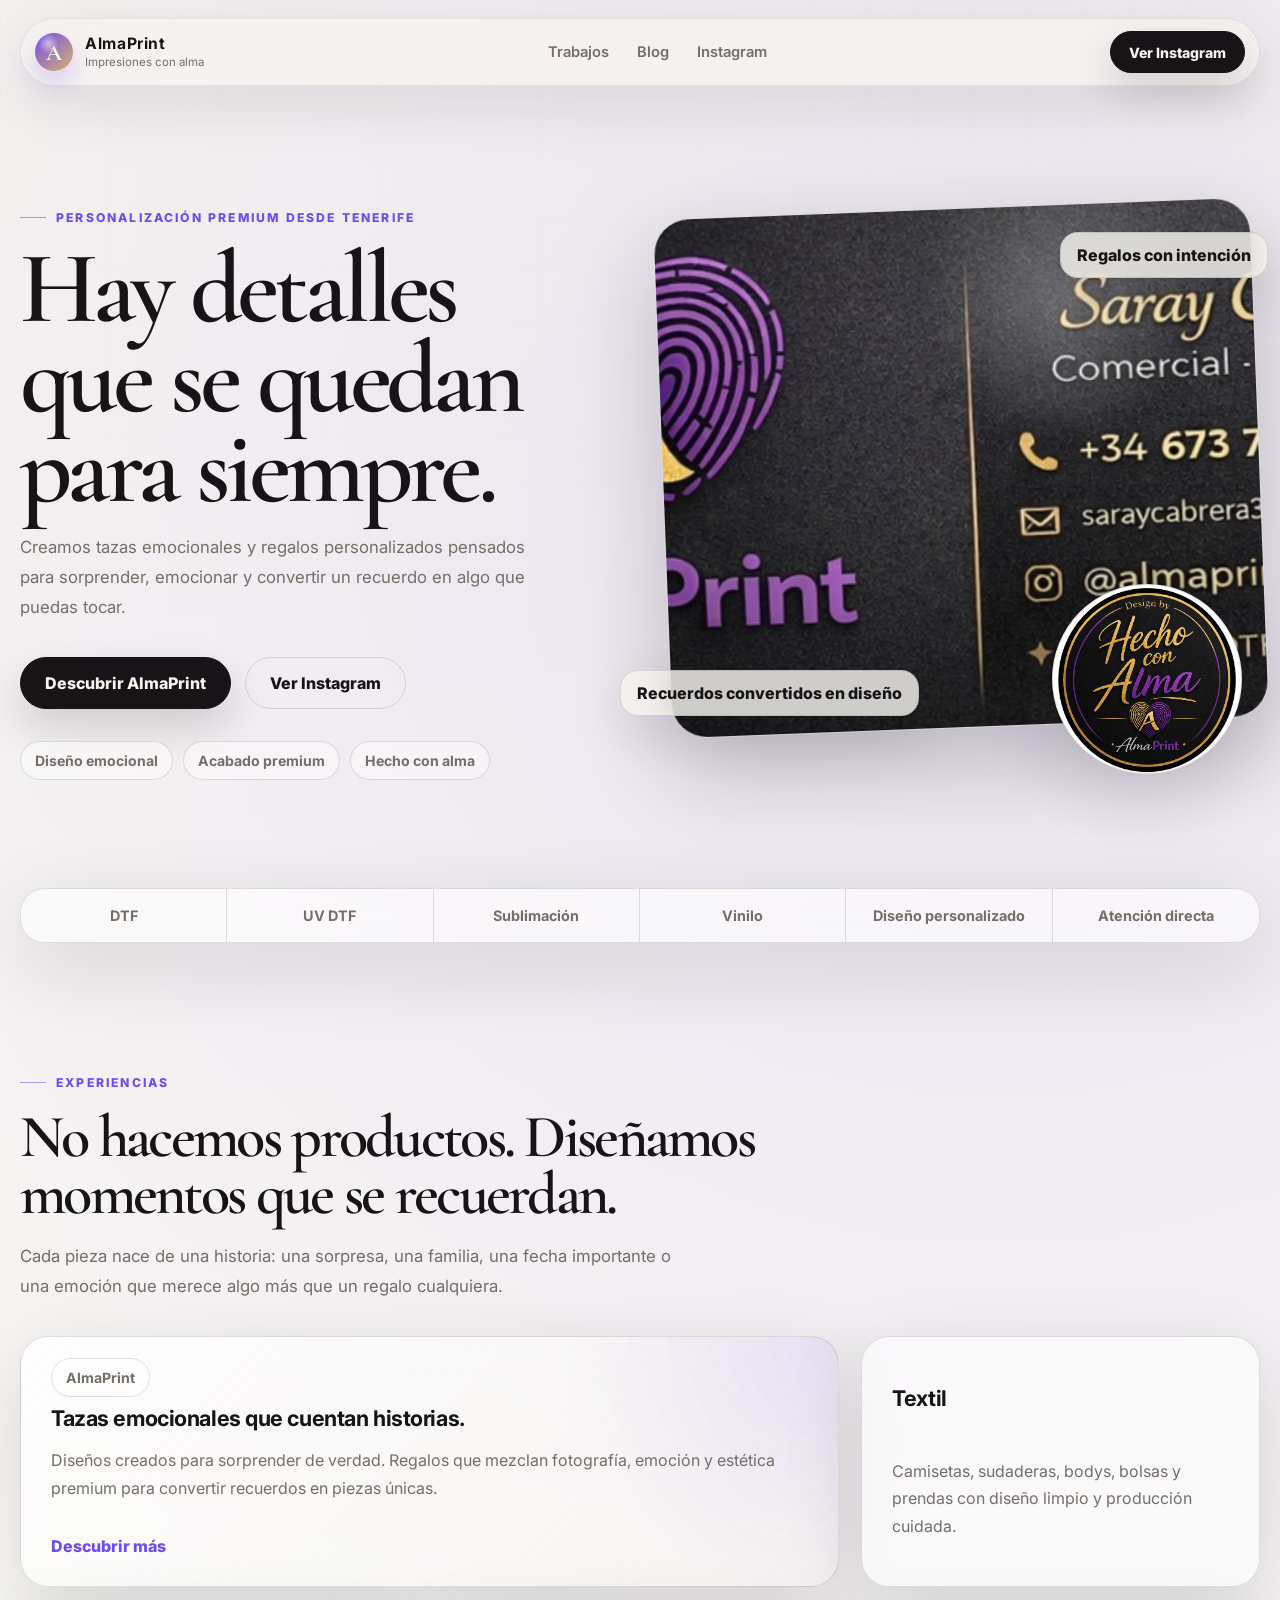
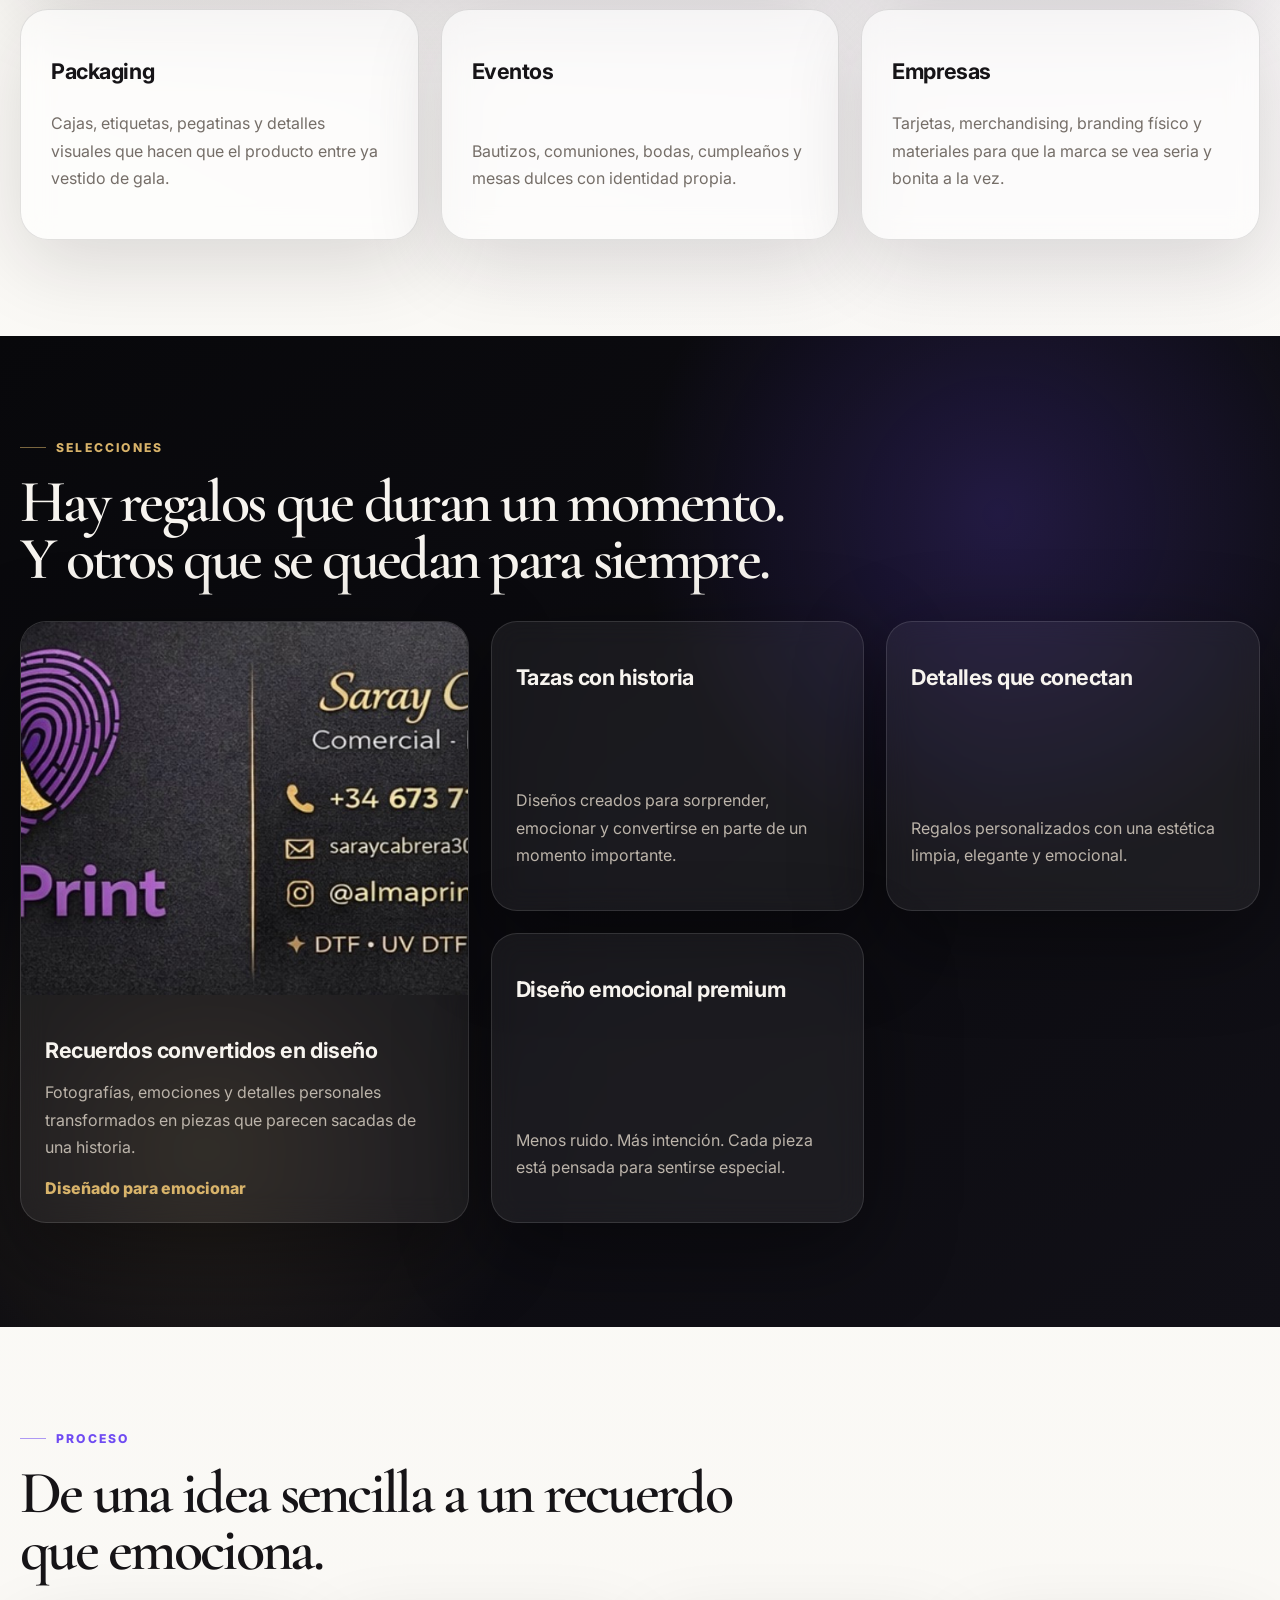
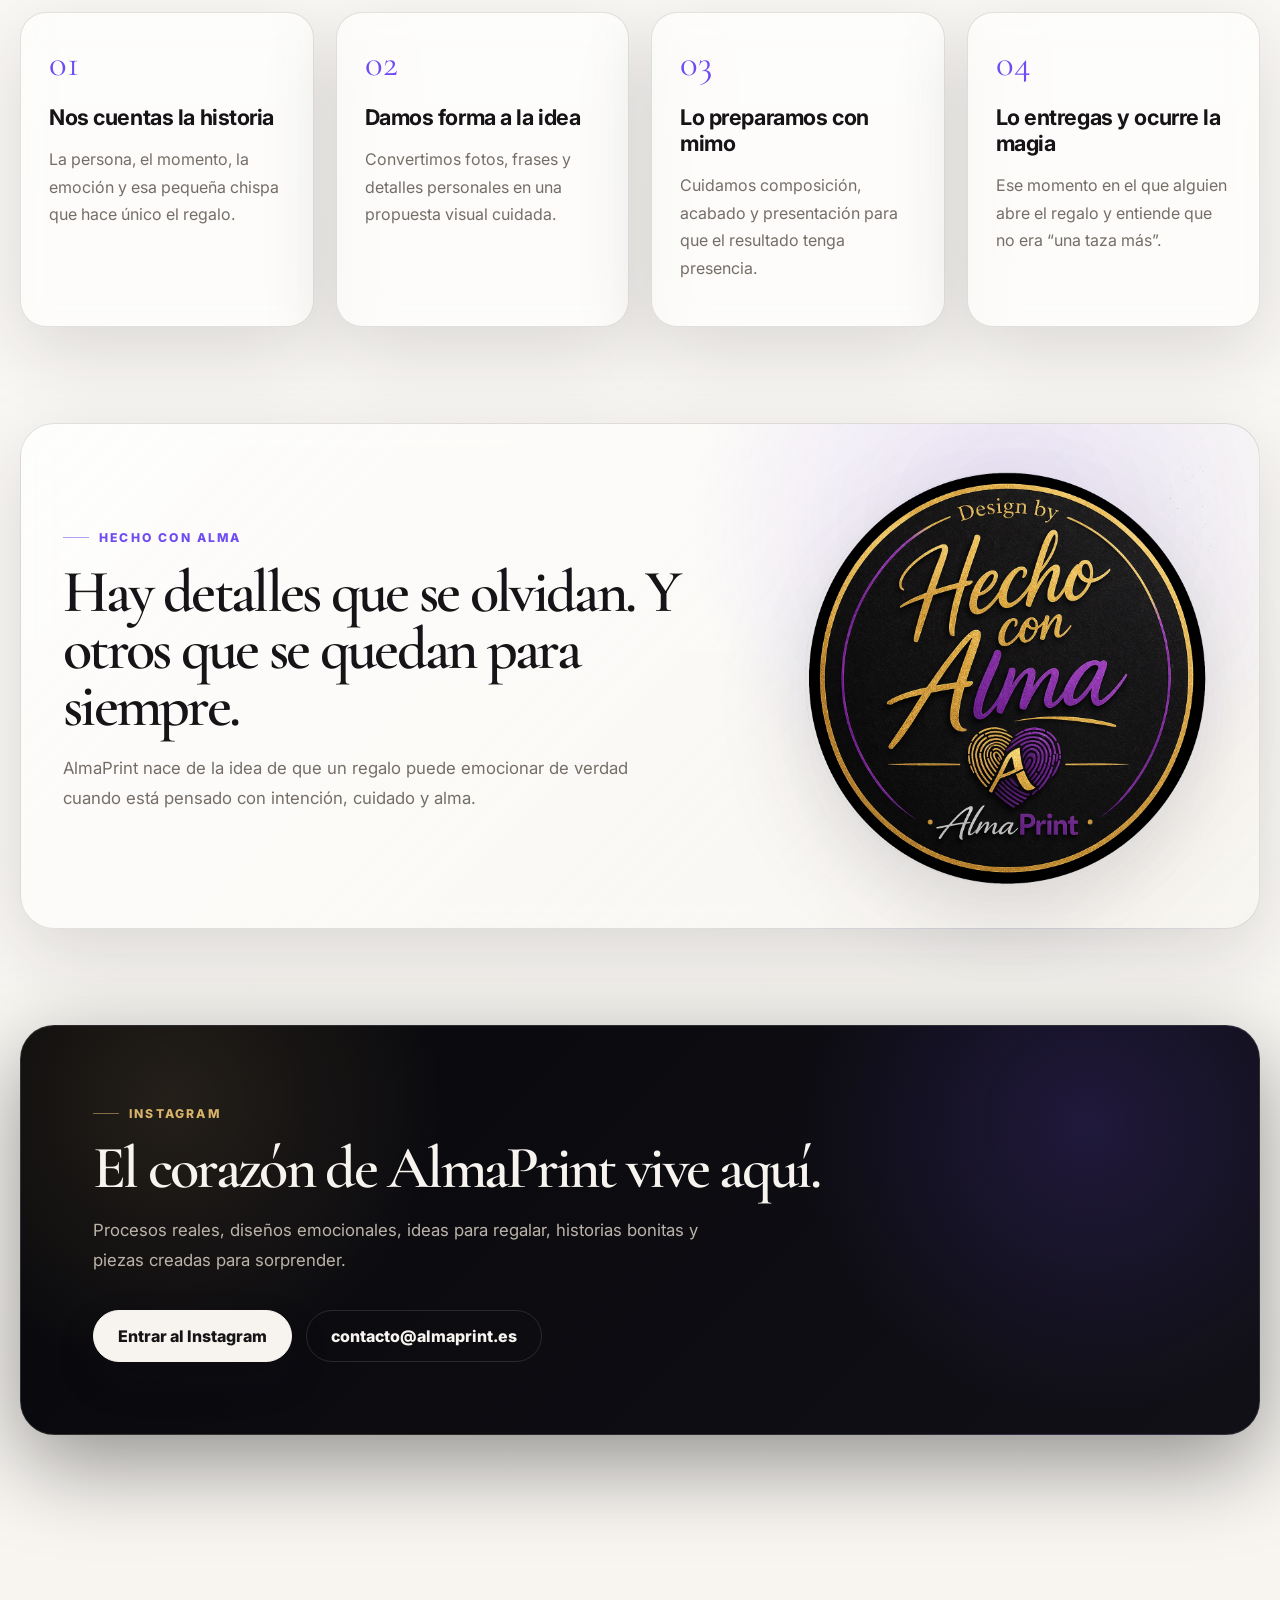
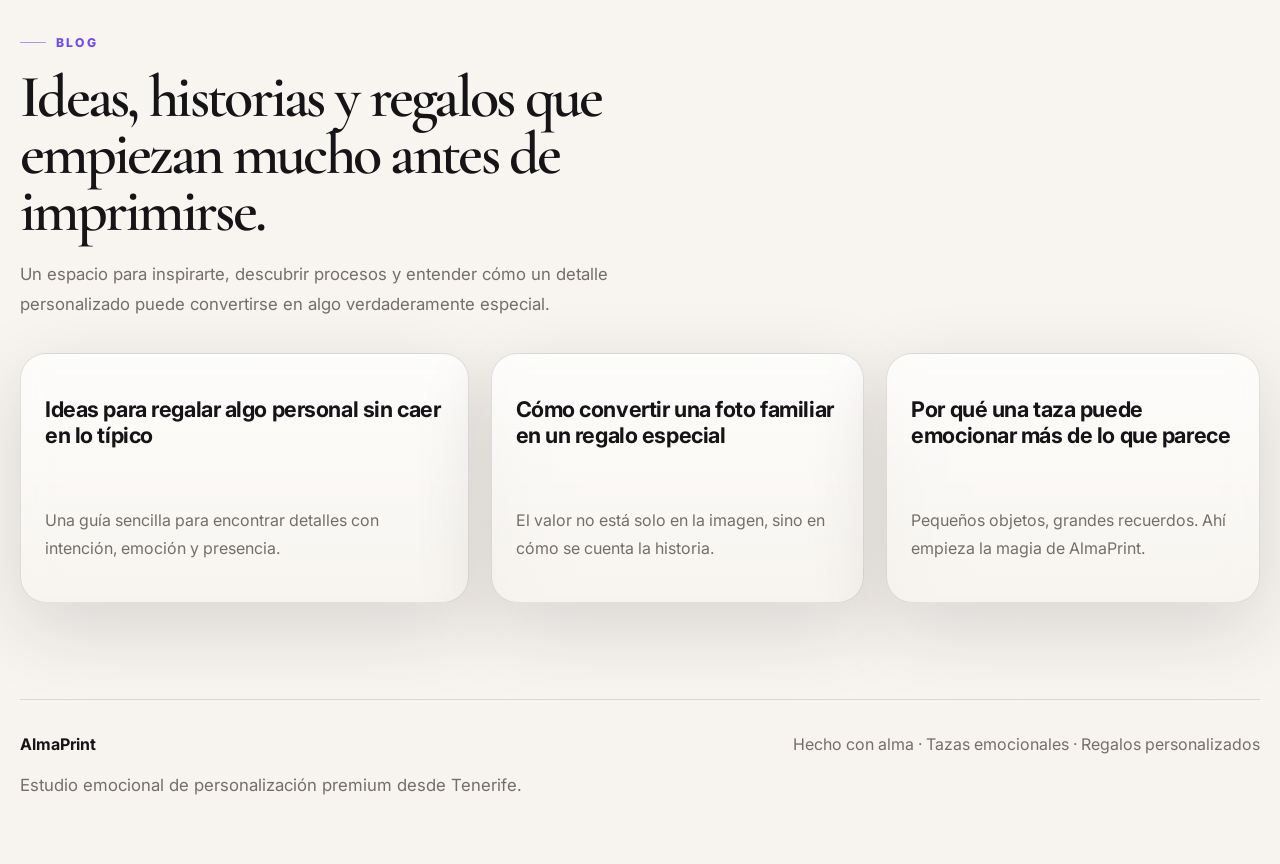
==== commit 11c1d0a3: "Update index.html" ====
--- a/index.html
+++ b/index.html
@@ -27,7 +27,7 @@
   <a href="https://instagram.com/almaprint" target="_blank" rel="noopener">Instagram</a>
 </nav>
 
-<a class="cta cta--small" href="https://instagram.com/almaprint" target="_blank" rel="noopener">
+<a class="cta cta--small" href="https://instagram.com/alm.aprint" target="_blank" rel="noopener">
   Ver Instagram
 </a>
 
@@ -105,7 +105,7 @@
     </p>
   </div>
 
-  <a href="https://instagram.com/almaprint" target="_blank" rel="noopener">
+  <a href="https://instagram.com/alm.aprint" target="_blank" rel="noopener">
     Descubrir más
   </a>
 </article>
--- a/styles.css
+++ b/styles.css
@@ -1,54 +1,89 @@
 :root {
-  --bg: #070709;
-  --bg-soft: #111116;
-  --card: rgba(255,255,255,0.06);
-  --text: #f6f2ea;
-  --muted: #bdb5a8;
+  --cream: #f7f4ef;
+  --cream-2: #eee8df;
+  --ink: #161417;
+  --ink-soft: #27232a;
+  --dark: #08080b;
+  --dark-2: #111017;
+  --muted: #756e68;
+  --muted-dark: #bcb4aa;
+  --violet: #6f4bf2;
+  --violet-soft: #8b6cff;
   --gold: #d8b36a;
-  --gold-2: #f2d18d;
-  --violet: #8e3fd6;
-  --line: rgba(255,255,255,0.12);
-  --shadow: 0 22px 60px rgba(0,0,0,0.35);
-  --radius: 24px;
+  --line-light: rgba(22,20,23,0.12);
+  --line-dark: rgba(255,255,255,0.12);
+  --glass-light: rgba(255,255,255,0.72);
+  --glass-dark: rgba(255,255,255,0.06);
+  --shadow-soft: 0 24px 80px rgba(25,20,30,0.14);
+  --shadow-dark: 0 28px 90px rgba(0,0,0,0.42);
+  --radius: 28px;
   --max: 1240px;
 }
 
-* { box-sizing: border-box; }
-html { scroll-behavior: smooth; }
+* {
+  box-sizing: border-box;
+}
+
+html {
+  scroll-behavior: smooth;
+}
 
 body {
   margin: 0;
   font-family: 'Inter', system-ui, sans-serif;
-  color: var(--text);
+  color: var(--ink);
   background:
-    radial-gradient(circle at top left, rgba(142,63,214,0.14), transparent 30%),
-    radial-gradient(circle at 85% 10%, rgba(216,179,106,0.12), transparent 26%),
-    linear-gradient(180deg, #09090c 0%, #060608 100%);
-}
-
-a { color: inherit; text-decoration: none; }
-img { max-width: 100%; display: block; }
+    radial-gradient(circle at 78% 10%, rgba(111,75,242,0.10), transparent 28%),
+    linear-gradient(180deg, var(--cream) 0%, #fbfaf7 42%, var(--cream) 100%);
+  overflow-x: hidden;
+}
+
+body::before {
+  content: "";
+  position: fixed;
+  inset: 0;
+  pointer-events: none;
+  background:
+    linear-gradient(rgba(22,20,23,0.025) 1px, transparent 1px),
+    linear-gradient(90deg, rgba(22,20,23,0.025) 1px, transparent 1px);
+  background-size: 54px 54px;
+  mask-image: linear-gradient(to bottom, rgba(0,0,0,0.5), transparent 70%);
+  z-index: -1;
+}
+
+a {
+  color: inherit;
+  text-decoration: none;
+}
+
+img {
+  max-width: 100%;
+  display: block;
+}
 
 .site-shell {
   width: min(calc(100% - 32px), var(--max));
   margin: 0 auto;
 }
 
+/* NAVBAR */
+
 .topbar {
   position: sticky;
-  top: 12px;
+  top: 10px;
   z-index: 50;
   display: flex;
   align-items: center;
   justify-content: space-between;
-  gap: 20px;
+  gap: 22px;
   margin: 18px 0 0;
-  padding: 14px 18px;
-  border: 1px solid var(--line);
-  background: rgba(10,10,13,0.72);
-  backdrop-filter: blur(16px);
+  padding: 12px 14px;
+  border: 1px solid rgba(22,20,23,0.08);
+  background: rgba(247,244,239,0.76);
+  backdrop-filter: blur(18px);
+  -webkit-backdrop-filter: blur(18px);
   border-radius: 999px;
-  box-shadow: var(--shadow);
+  box-shadow: 0 18px 60px rgba(25,20,30,0.10);
 }
 
 .brand {
@@ -58,16 +93,19 @@
 }
 
 .brand-mark {
-  width: 44px;
-  height: 44px;
+  width: 38px;
+  height: 38px;
   border-radius: 50%;
   display: grid;
   place-items: center;
-  background: linear-gradient(135deg, var(--gold), var(--violet));
+  background:
+    radial-gradient(circle at 35% 28%, rgba(255,255,255,0.55), transparent 28%),
+    linear-gradient(135deg, var(--violet), var(--gold));
   font-family: 'Cormorant Garamond', serif;
-  font-size: 1.7rem;
+  font-size: 1.4rem;
   font-weight: 700;
-  color: #110e11;
+  color: #fff;
+  box-shadow: 0 12px 26px rgba(111,75,242,0.25);
 }
 
 .brand-text {
@@ -77,51 +115,94 @@
 }
 
 .brand-text strong {
-  font-size: 1rem;
-  letter-spacing: 0.02em;
+  font-size: 0.98rem;
+  letter-spacing: 0.04em;
 }
 
 .brand-text small {
   color: var(--muted);
-  margin-top: 4px;
+  margin-top: 5px;
+  font-size: 0.72rem;
 }
 
 .main-nav {
   display: flex;
-  gap: 24px;
+  align-items: center;
+  gap: 28px;
   color: var(--muted);
-}
-
-.main-nav a:hover { color: var(--text); }
+  font-size: 0.92rem;
+  font-weight: 600;
+}
+
+.main-nav a {
+  position: relative;
+}
+
+.main-nav a::after {
+  content: "";
+  position: absolute;
+  left: 0;
+  bottom: -7px;
+  width: 0;
+  height: 1px;
+  background: var(--violet);
+  transition: width 0.35s ease;
+}
+
+.main-nav a:hover {
+  color: var(--ink);
+}
+
+.main-nav a:hover::after {
+  width: 100%;
+}
+
+/* BOTONES */
 
 .cta {
   display: inline-flex;
   align-items: center;
   justify-content: center;
   min-height: 52px;
-  padding: 0 22px;
+  padding: 0 24px;
   border-radius: 999px;
-  background: linear-gradient(135deg, var(--gold), var(--violet));
-  color: #120f11;
+  background: var(--ink);
+  color: var(--cream);
   font-weight: 800;
-  box-shadow: 0 14px 30px rgba(142,63,214,0.22);
-}
-
-.cta--small { min-height: 44px; padding: 0 18px; }
+  border: 1px solid var(--ink);
+  box-shadow: 0 18px 40px rgba(22,20,23,0.16);
+  transition: transform 0.35s ease, box-shadow 0.35s ease, background 0.35s ease;
+}
+
+.cta:hover {
+  transform: translateY(-2px);
+  box-shadow: 0 22px 50px rgba(22,20,23,0.22);
+}
+
+.cta--small {
+  min-height: 42px;
+  padding: 0 18px;
+  font-size: 0.88rem;
+}
 
 .cta--ghost {
   background: transparent;
-  color: var(--text);
-  border: 1px solid var(--line);
+  color: var(--ink);
+  border: 1px solid var(--line-light);
   box-shadow: none;
+}
+
+.cta--ghost:hover {
+  border-color: rgba(111,75,242,0.38);
+  box-shadow: 0 18px 42px rgba(111,75,242,0.10);
 }
 
 .menu-toggle {
   display: none;
-  width: 46px;
-  height: 46px;
+  width: 42px;
+  height: 42px;
   border-radius: 50%;
-  border: 1px solid var(--line);
+  border: 1px solid var(--line-light);
   background: transparent;
   padding: 0;
 }
@@ -130,79 +211,101 @@
   display: block;
   width: 18px;
   height: 2px;
-  background: var(--text);
+  background: var(--ink);
   margin: 4px auto;
 }
+
+/* HERO */
 
 .hero {
   display: grid;
-  grid-template-columns: 1.05fr 0.95fr;
-  gap: 44px;
+  grid-template-columns: 0.9fr 1.1fr;
+  gap: 58px;
   align-items: center;
-  min-height: calc(100vh - 120px);
-  padding: 44px 0 24px;
-}
-
-.eyebrow, .section-kicker {
+  min-height: calc(100vh - 110px);
+  padding: 58px 0 38px;
+}
+
+.hero-copy {
+  animation: riseSoft 0.9s ease both;
+}
+
+.eyebrow,
+.section-kicker {
   display: inline-flex;
   align-items: center;
   gap: 10px;
-  font-size: 0.82rem;
+  font-size: 0.76rem;
   text-transform: uppercase;
-  letter-spacing: 0.16em;
-  color: var(--gold-2);
+  letter-spacing: 0.18em;
+  color: var(--violet);
+  font-weight: 800;
+}
+
+.eyebrow::before,
+.section-kicker::before {
+  content: "";
+  width: 26px;
+  height: 1px;
+  background: currentColor;
+  opacity: 0.55;
 }
 
 .hero h1,
 .section h2,
 .brand-showcase h2,
 .contact h2 {
-  margin: 14px 0 18px;
+  margin: 18px 0 20px;
   font-family: 'Cormorant Garamond', serif;
-  font-size: clamp(2.8rem, 6vw, 5.2rem);
-  line-height: 0.95;
-  letter-spacing: -0.02em;
+  font-size: clamp(3.4rem, 8vw, 7.6rem);
+  line-height: 0.88;
+  letter-spacing: -0.045em;
+  font-weight: 600;
 }
 
 .hero p,
 .section-head p,
 .brand-showcase p,
-.contact p {
+.contact p,
+.footer p {
   color: var(--muted);
   font-size: 1.05rem;
-  line-height: 1.75;
-  max-width: 62ch;
+  line-height: 1.78;
+  max-width: 60ch;
 }
 
 .hero-actions {
   display: flex;
   gap: 14px;
   flex-wrap: wrap;
-  margin-top: 32px;
+  margin-top: 34px;
 }
 
 .hero-points {
   display: flex;
-  gap: 12px;
+  gap: 10px;
   flex-wrap: wrap;
   list-style: none;
   padding: 0;
-  margin: 30px 0 0;
+  margin: 32px 0 0;
 }
 
 .hero-points li,
 .pill,
 .tag {
-  border: 1px solid var(--line);
+  border: 1px solid var(--line-light);
   border-radius: 999px;
   padding: 10px 14px;
-  color: var(--text);
-  background: rgba(255,255,255,0.04);
+  color: var(--muted);
+  background: rgba(255,255,255,0.44);
+  font-size: 0.88rem;
+  font-weight: 700;
 }
 
 .hero-visual {
   position: relative;
-  min-height: 580px;
+  min-height: 610px;
+  animation: floatIn 1.1s 0.12s ease both;
 }
 
 .hero-card,
@@ -213,19 +316,35 @@
 .contact-card,
 .brand-showcase,
 .trustbar {
-  border: 1px solid var(--line);
-  background: var(--card);
-  backdrop-filter: blur(12px);
-  box-shadow: var(--shadow);
+  border: 1px solid var(--line-light);
+  background: rgba(255,255,255,0.58);
+  backdrop-filter: blur(14px);
+  -webkit-backdrop-filter: blur(14px);
+  box-shadow: var(--shadow-soft);
 }
 
 .hero-card {
   overflow: hidden;
-  border-radius: 30px;
+  border-radius: 36px;
 }
 
 .hero-card--main {
-  transform: rotate(-4deg);
+  position: absolute;
+  inset: 22px 0 auto auto;
+  width: min(92%, 650px);
+  height: 520px;
+  transform: rotate(-2.2deg);
+  box-shadow: 0 34px 90px rgba(25,20,30,0.22);
+}
+
+.hero-card--main::after {
+  content: "";
+  position: absolute;
+  inset: 0;
+  background:
+    radial-gradient(circle at 68% 18%, rgba(255,255,255,0.28), transparent 24%),
+    linear-gradient(180deg, transparent 55%, rgba(0,0,0,0.22));
+  pointer-events: none;
 }
 
 .hero-card--main img {
@@ -236,25 +355,39 @@
 
 .hero-badge {
   position: absolute;
-  right: -18px;
-  bottom: 34px;
-  width: 220px;
+  right: 18px;
+  bottom: 22px;
+  width: 190px;
   border-radius: 50%;
   overflow: hidden;
+  background: #fff;
+  animation: breathe 5.8s ease-in-out infinite;
 }
 
 .floating-note {
   position: absolute;
   padding: 12px 16px;
-  border-radius: 16px;
-  background: rgba(8,8,12,0.88);
-  border: 1px solid var(--line);
-  color: var(--gold-2);
-  font-weight: 700;
-}
-
-.note-top { top: 14px; right: 10px; }
-.note-bottom { left: -10px; bottom: 16px; }
+  border-radius: 18px;
+  background: rgba(247,244,239,0.82);
+  border: 1px solid var(--line-light);
+  color: var(--ink);
+  font-weight: 800;
+  box-shadow: 0 18px 55px rgba(25,20,30,0.12);
+  backdrop-filter: blur(12px);
+  -webkit-backdrop-filter: blur(12px);
+}
+
+.note-top {
+  top: 46px;
+  right: -8px;
+}
+
+.note-bottom {
+  left: 10px;
+  bottom: 80px;
+}
+
+/* TRUSTBAR */
 
 .trustbar {
   display: grid;
@@ -262,21 +395,26 @@
   gap: 0;
   border-radius: 24px;
   overflow: hidden;
-  margin: 0 0 34px;
+  margin: 12px 0 28px;
 }
 
 .trustbar div {
   padding: 18px 14px;
   text-align: center;
-  border-right: 1px solid var(--line);
+  border-right: 1px solid var(--line-light);
   color: var(--muted);
-  font-weight: 600;
-}
-
-.trustbar div:last-child { border-right: 0; }
+  font-weight: 700;
+  font-size: 0.9rem;
+}
+
+.trustbar div:last-child {
+  border-right: 0;
+}
+
+/* SECCIONES */
 
 .section {
-  padding: 72px 0;
+  padding: 96px 0;
 }
 
 .section-head {
@@ -287,8 +425,11 @@
 .section h2,
 .brand-showcase h2,
 .contact h2 {
-  font-size: clamp(2.3rem, 4vw, 3.8rem);
-}
+  font-size: clamp(2.5rem, 4.7vw, 4.9rem);
+  line-height: 0.95;
+}
+
+/* EXPERIENCIAS */
 
 .category-grid,
 .product-grid,
@@ -303,11 +444,19 @@
 
 .category-card {
   border-radius: var(--radius);
-  padding: 28px;
-  min-height: 220px;
+  padding: 30px;
+  min-height: 230px;
   display: flex;
   flex-direction: column;
   justify-content: space-between;
+  transition: transform 0.4s ease, box-shadow 0.4s ease;
+}
+
+.category-card:hover,
+.product-card:hover,
+.step-card:hover {
+  transform: translateY(-4px);
+  box-shadow: 0 30px 80px rgba(25,20,30,0.17);
 }
 
 .category-card h3,
@@ -315,27 +464,67 @@
 .step-card h3 {
   margin: 18px 0 10px;
   font-size: 1.35rem;
+  letter-spacing: -0.02em;
 }
 
 .category-card p,
 .product-card p,
 .step-card p {
   color: var(--muted);
-  line-height: 1.7;
+  line-height: 1.72;
 }
 
 .category-card--wide {
   grid-column: span 2;
   background:
-    radial-gradient(circle at top right, rgba(142,63,214,0.18), transparent 30%),
-    linear-gradient(135deg, rgba(216,179,106,0.1), rgba(255,255,255,0.03));
+    radial-gradient(circle at top right, rgba(111,75,242,0.13), transparent 32%),
+    linear-gradient(135deg, rgba(255,255,255,0.78), rgba(247,244,239,0.54));
 }
 
 .category-card a,
 .product-card a {
   margin-top: 18px;
-  color: var(--gold-2);
-  font-weight: 700;
+  color: var(--violet);
+  font-weight: 800;
+}
+
+/* SELECCIONES OSCURAS */
+
+.section--contrast {
+  position: relative;
+  width: 100vw;
+  margin-left: calc(50% - 50vw);
+  padding: 96px max(16px, calc((100vw - var(--max)) / 2)) 104px;
+  color: var(--cream);
+  background:
+    radial-gradient(circle at 78% 18%, rgba(111,75,242,0.22), transparent 28%),
+    radial-gradient(circle at 16% 82%, rgba(216,179,106,0.12), transparent 24%),
+    linear-gradient(145deg, var(--dark) 0%, var(--dark-2) 100%);
+  overflow: hidden;
+}
+
+.section--contrast .section-kicker {
+  color: var(--gold);
+}
+
+.section--contrast h2 {
+  color: var(--cream);
+}
+
+.section--contrast .product-card,
+.section--contrast .featured-image-card {
+  border-color: var(--line-dark);
+  background: var(--glass-dark);
+  box-shadow: var(--shadow-dark);
+}
+
+.section--contrast .product-card p,
+.section--contrast .product-copy p {
+  color: var(--muted-dark);
+}
+
+.section--contrast .product-card h3 {
+  color: var(--cream);
 }
 
 .product-grid {
@@ -344,12 +533,13 @@
 }
 
 .product-card {
-  border-radius: 24px;
-  padding: 22px;
+  border-radius: 26px;
+  padding: 24px;
   display: flex;
   flex-direction: column;
   justify-content: space-between;
   min-height: 290px;
+  transition: transform 0.4s ease, box-shadow 0.4s ease;
 }
 
 .featured-image-card {
@@ -360,6 +550,7 @@
 
 .product-media {
   height: 66%;
+  min-height: 300px;
 }
 
 .product-media img {
@@ -372,97 +563,154 @@
   padding: 24px;
 }
 
-.product-top {
-  display: flex;
-  justify-content: space-between;
-  align-items: center;
-  gap: 12px;
-}
+.product-copy span {
+  color: var(--gold);
+  font-weight: 800;
+}
+
+/* PROCESO */
 
 .steps {
   grid-template-columns: repeat(4, 1fr);
 }
 
 .step-card {
-  padding: 26px;
-  border-radius: 24px;
+  padding: 28px;
+  border-radius: 26px;
+  min-height: 255px;
+  transition: transform 0.4s ease, box-shadow 0.4s ease;
 }
 
 .step-card span {
   font-family: 'Cormorant Garamond', serif;
-  color: var(--gold-2);
-  font-size: 2.2rem;
-}
+  color: var(--violet);
+  font-size: 2.3rem;
+}
+
+/* MANIFIESTO */
 
 .brand-showcase {
   display: grid;
   grid-template-columns: 1.1fr 0.9fr;
-  gap: 24px;
+  gap: 26px;
   align-items: center;
-  border-radius: 28px;
-  padding: 32px;
+  border-radius: 34px;
+  padding: 42px;
+  background:
+    radial-gradient(circle at 80% 20%, rgba(111,75,242,0.14), transparent 30%),
+    linear-gradient(135deg, rgba(255,255,255,0.78), rgba(247,244,239,0.56));
 }
 
 .brand-showcase__visual {
-  max-width: 460px;
+  max-width: 420px;
   margin-left: auto;
-}
+  filter: drop-shadow(0 28px 44px rgba(25,20,30,0.16));
+}
+
+/* CONTACTO / INSTAGRAM */
 
 .contact-card {
-  display: grid;
-  grid-template-columns: 0.95fr 1.05fr;
-  gap: 26px;
-  border-radius: 30px;
-  padding: 30px;
-}
-
-.contact-form {
-  display: grid;
-  gap: 16px;
-}
-
-.contact-form label {
-  display: grid;
-  gap: 10px;
-  color: var(--text);
-  font-weight: 600;
-}
-
-.contact-form input,
-.contact-form textarea {
-  width: 100%;
-  border: 1px solid var(--line);
-  border-radius: 18px;
-  background: rgba(255,255,255,0.03);
-  color: var(--text);
-  font: inherit;
-  padding: 16px 18px;
-}
-
-.contact-form textarea {
-  min-height: 150px;
-  resize: vertical;
-}
-
-.form-actions {
-  display: flex;
-  gap: 14px;
-  flex-wrap: wrap;
-  margin-top: 6px;
-}
+  display: block;
+  border-radius: 34px;
+  padding: clamp(30px, 6vw, 72px);
+  background:
+    radial-gradient(circle at 12% 18%, rgba(216,179,106,0.13), transparent 24%),
+    radial-gradient(circle at 86% 24%, rgba(111,75,242,0.18), transparent 26%),
+    linear-gradient(135deg, var(--dark) 0%, var(--dark-2) 100%);
+  color: var(--cream);
+  border-color: var(--line-dark);
+  box-shadow: var(--shadow-dark);
+}
+
+.contact .section-kicker {
+  color: var(--gold);
+}
+
+.contact h2 {
+  max-width: 820px;
+  color: var(--cream);
+}
+
+.contact p {
+  color: var(--muted-dark);
+}
+
+.contact .cta {
+  background: var(--cream);
+  color: var(--ink);
+  border-color: var(--cream);
+}
+
+.contact .cta--ghost {
+  background: transparent;
+  color: var(--cream);
+  border-color: var(--line-dark);
+}
+
+/* BLOG */
+
+.blog-preview .product-card {
+  min-height: 250px;
+  background:
+    linear-gradient(180deg, rgba(255,255,255,0.74), rgba(247,244,239,0.54));
+}
+
+/* FOOTER */
 
 .footer {
   display: flex;
   justify-content: space-between;
   gap: 18px;
-  padding: 28px 0 42px;
+  padding: 34px 0 46px;
   color: var(--muted);
-}
+  border-top: 1px solid var(--line-light);
+}
+
+.footer strong {
+  color: var(--ink);
+}
+
+/* ANIMACIONES */
+
+@keyframes riseSoft {
+  from {
+    opacity: 0;
+    transform: translateY(18px);
+  }
+
+  to {
+    opacity: 1;
+    transform: translateY(0);
+  }
+}
+
+@keyframes floatIn {
+  from {
+    opacity: 0;
+    transform: translateY(24px) scale(0.985);
+  }
+
+  to {
+    opacity: 1;
+    transform: translateY(0) scale(1);
+  }
+}
+
+@keyframes breathe {
+  0%, 100% {
+    transform: translateY(0) scale(1);
+  }
+
+  50% {
+    transform: translateY(-6px) scale(1.02);
+  }
+}
+
+/* RESPONSIVE */
 
 @media (max-width: 1080px) {
   .hero,
   .brand-showcase,
-  .contact-card,
   .product-grid,
   .category-grid,
   .steps {
@@ -477,26 +725,39 @@
 
   .hero {
     min-height: auto;
-    padding-top: 52px;
+    padding-top: 58px;
   }
 
   .hero-visual {
-    min-height: auto;
-    padding-bottom: 120px;
+    min-height: 560px;
+  }
+
+  .hero-card--main {
+    left: 0;
+    right: auto;
+    width: 100%;
   }
 
   .hero-badge {
-    width: 180px;
-    right: 0;
-    bottom: 0;
+    width: 168px;
+    right: 16px;
+    bottom: 18px;
   }
 
   .trustbar {
     grid-template-columns: repeat(3, 1fr);
   }
+
+  .brand-showcase__visual {
+    margin: 0;
+  }
 }
 
 @media (max-width: 820px) {
+  .site-shell {
+    width: min(calc(100% - 24px), var(--max));
+  }
+
   .topbar {
     border-radius: 24px;
     padding: 14px;
@@ -507,19 +768,28 @@
     display: none;
     width: 100%;
     flex-direction: column;
-    padding: 8px 4px 2px;
-  }
-
-  .main-nav.is-open { display: flex; }
-
-  .cta--small { display: none; }
-  .menu-toggle { display: inline-block; margin-left: auto; }
+    padding: 10px 4px 2px;
+    gap: 16px;
+  }
+
+  .main-nav.is-open {
+    display: flex;
+  }
+
+  .cta--small {
+    display: none;
+  }
+
+  .menu-toggle {
+    display: inline-block;
+    margin-left: auto;
+  }
 
   .hero h1,
   .section h2,
   .brand-showcase h2,
   .contact h2 {
-    line-height: 1.02;
+    line-height: 0.96;
   }
 
   .trustbar {
@@ -536,17 +806,42 @@
     width: min(calc(100% - 20px), var(--max));
   }
 
+  .brand-text small {
+    display: none;
+  }
+
   .hero {
-    gap: 28px;
-  }
-
-  .hero-actions,
-  .form-actions {
+    gap: 30px;
+    padding-top: 42px;
+  }
+
+  .hero h1 {
+    font-size: clamp(3.2rem, 18vw, 5rem);
+  }
+
+  .hero-actions {
     flex-direction: column;
   }
 
-  .trustbar {
-    grid-template-columns: 1fr;
+  .hero-actions .cta {
+    width: 100%;
+  }
+
+  .hero-points li {
+    flex: 1 1 auto;
+    text-align: center;
+  }
+
+  .hero-visual {
+    min-height: auto;
+  }
+
+  .hero-card--main {
+    position: relative;
+    inset: auto;
+    height: 370px;
+    width: 100%;
+    transform: rotate(-1.2deg);
   }
 
   .floating-note {
@@ -556,10 +851,46 @@
 
   .hero-badge {
     position: static;
+    width: 150px;
     margin: 18px auto 0;
   }
 
-  .hero-visual {
-    padding-bottom: 0;
-  }
-}
+  .trustbar {
+    grid-template-columns: 1fr;
+  }
+
+  .trustbar div {
+    border-right: 0;
+    border-bottom: 1px solid var(--line-light);
+  }
+
+  .trustbar div:last-child {
+    border-bottom: 0;
+  }
+
+  .section {
+    padding: 58px 0;
+  }
+
+  .section--contrast {
+    padding-top: 72px;
+    padding-bottom: 78px;
+  }
+
+  .category-card,
+  .product-card,
+  .step-card,
+  .brand-showcase,
+  .contact-card {
+    border-radius: 24px;
+    padding: 24px;
+  }
+
+  .featured-image-card {
+    padding: 0;
+  }
+
+  .product-copy {
+    padding: 22px;
+  }
+}
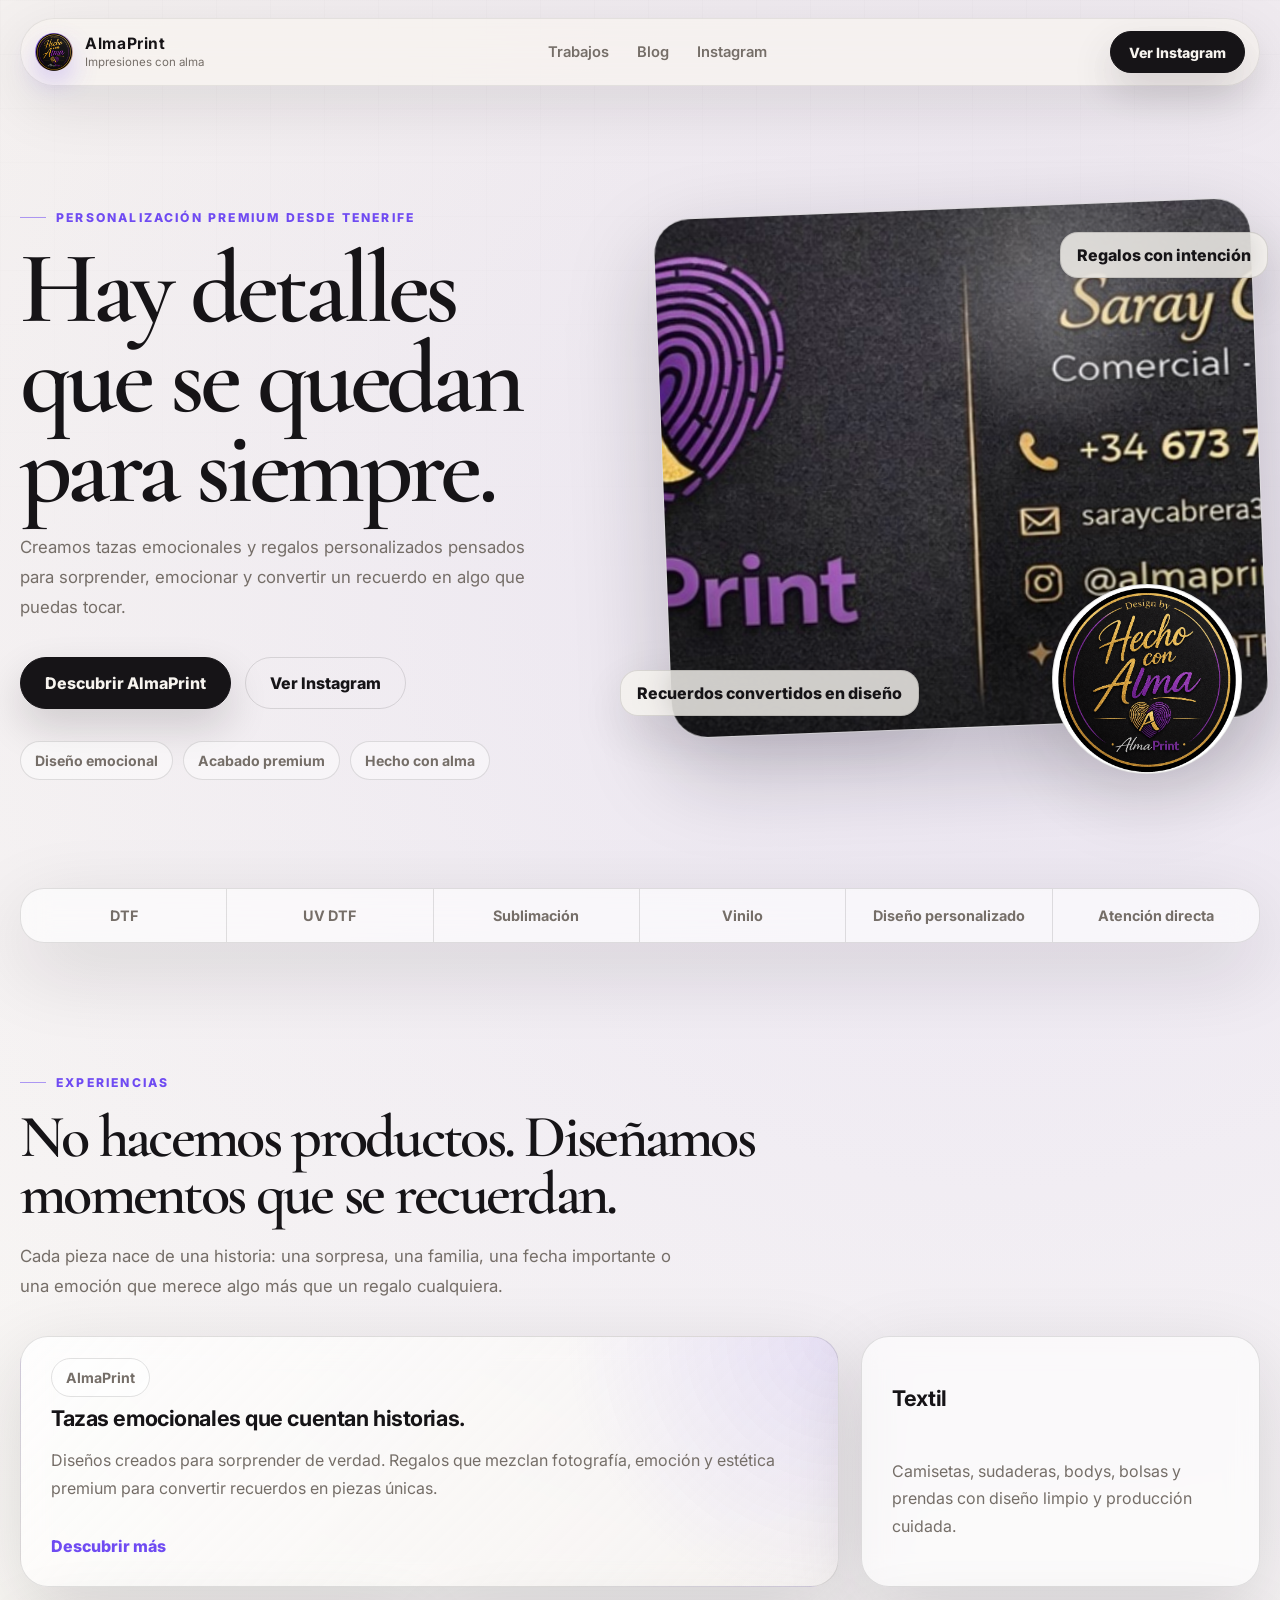
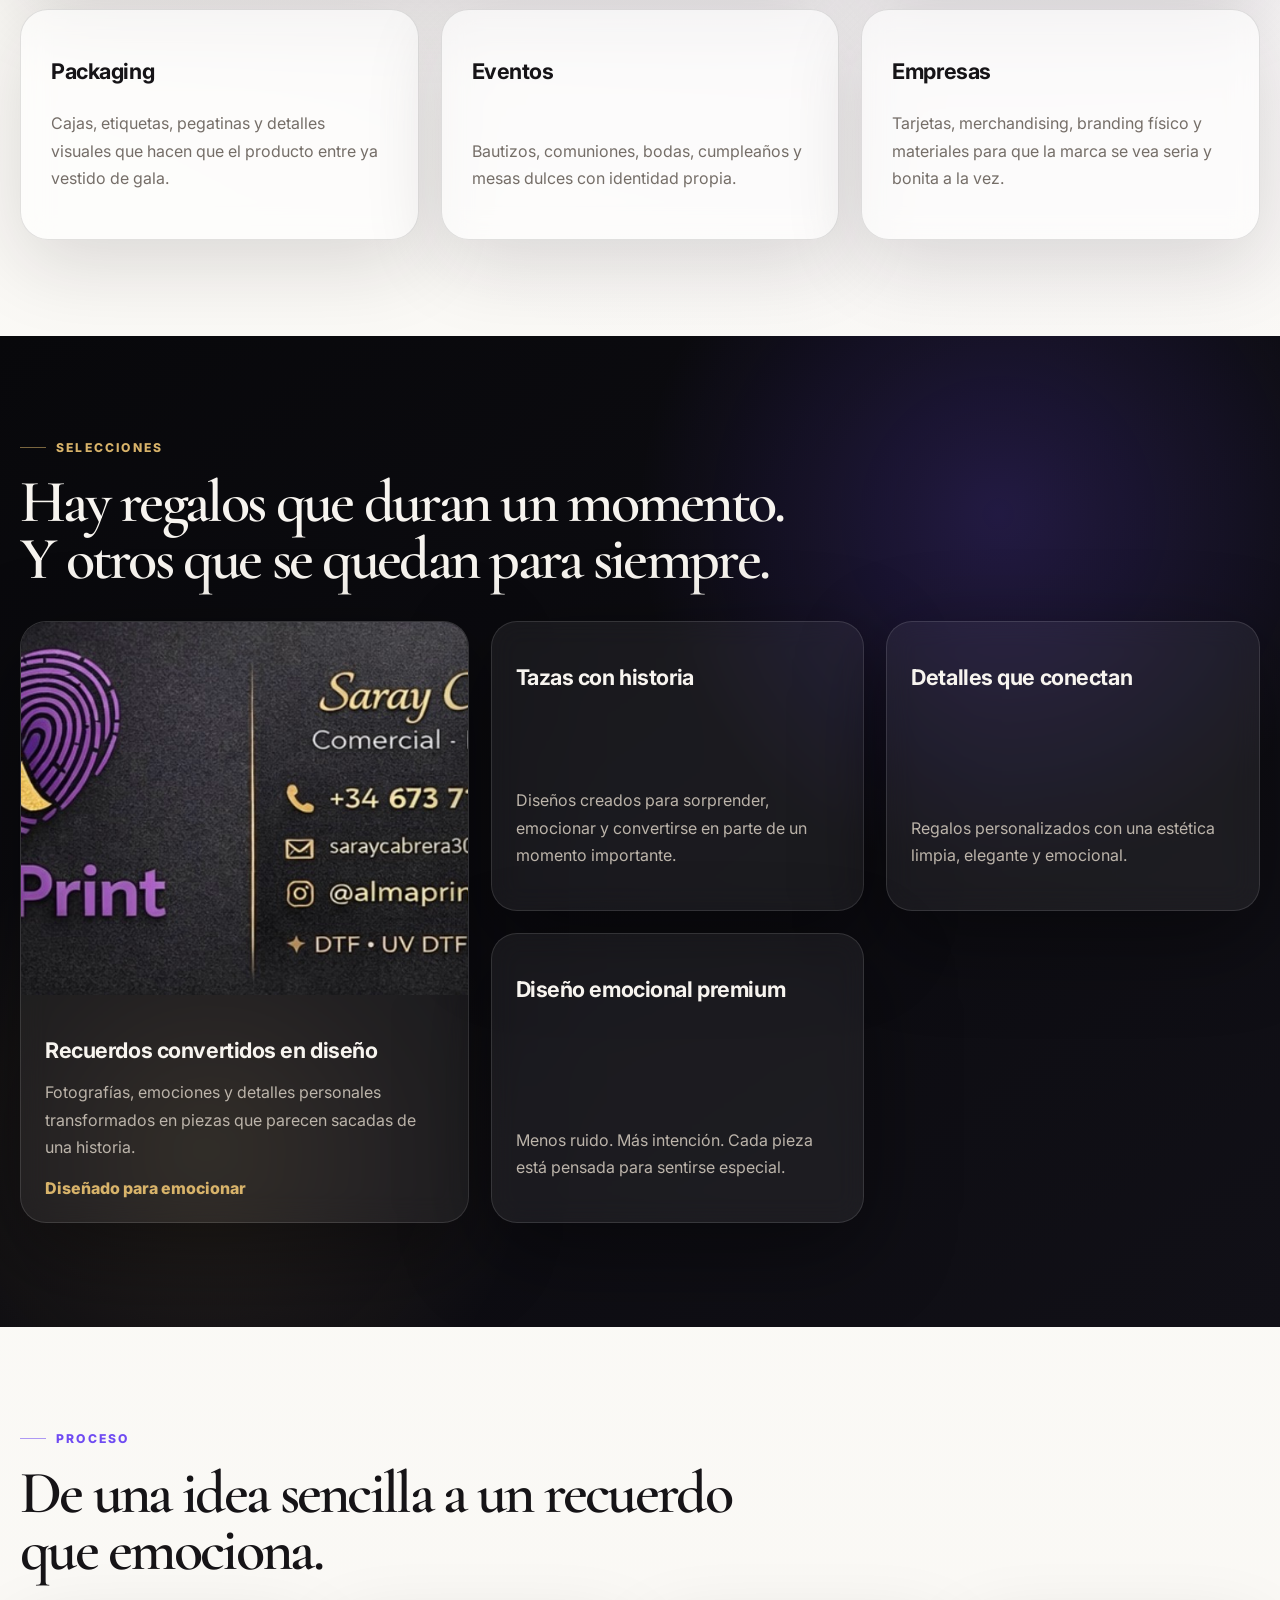
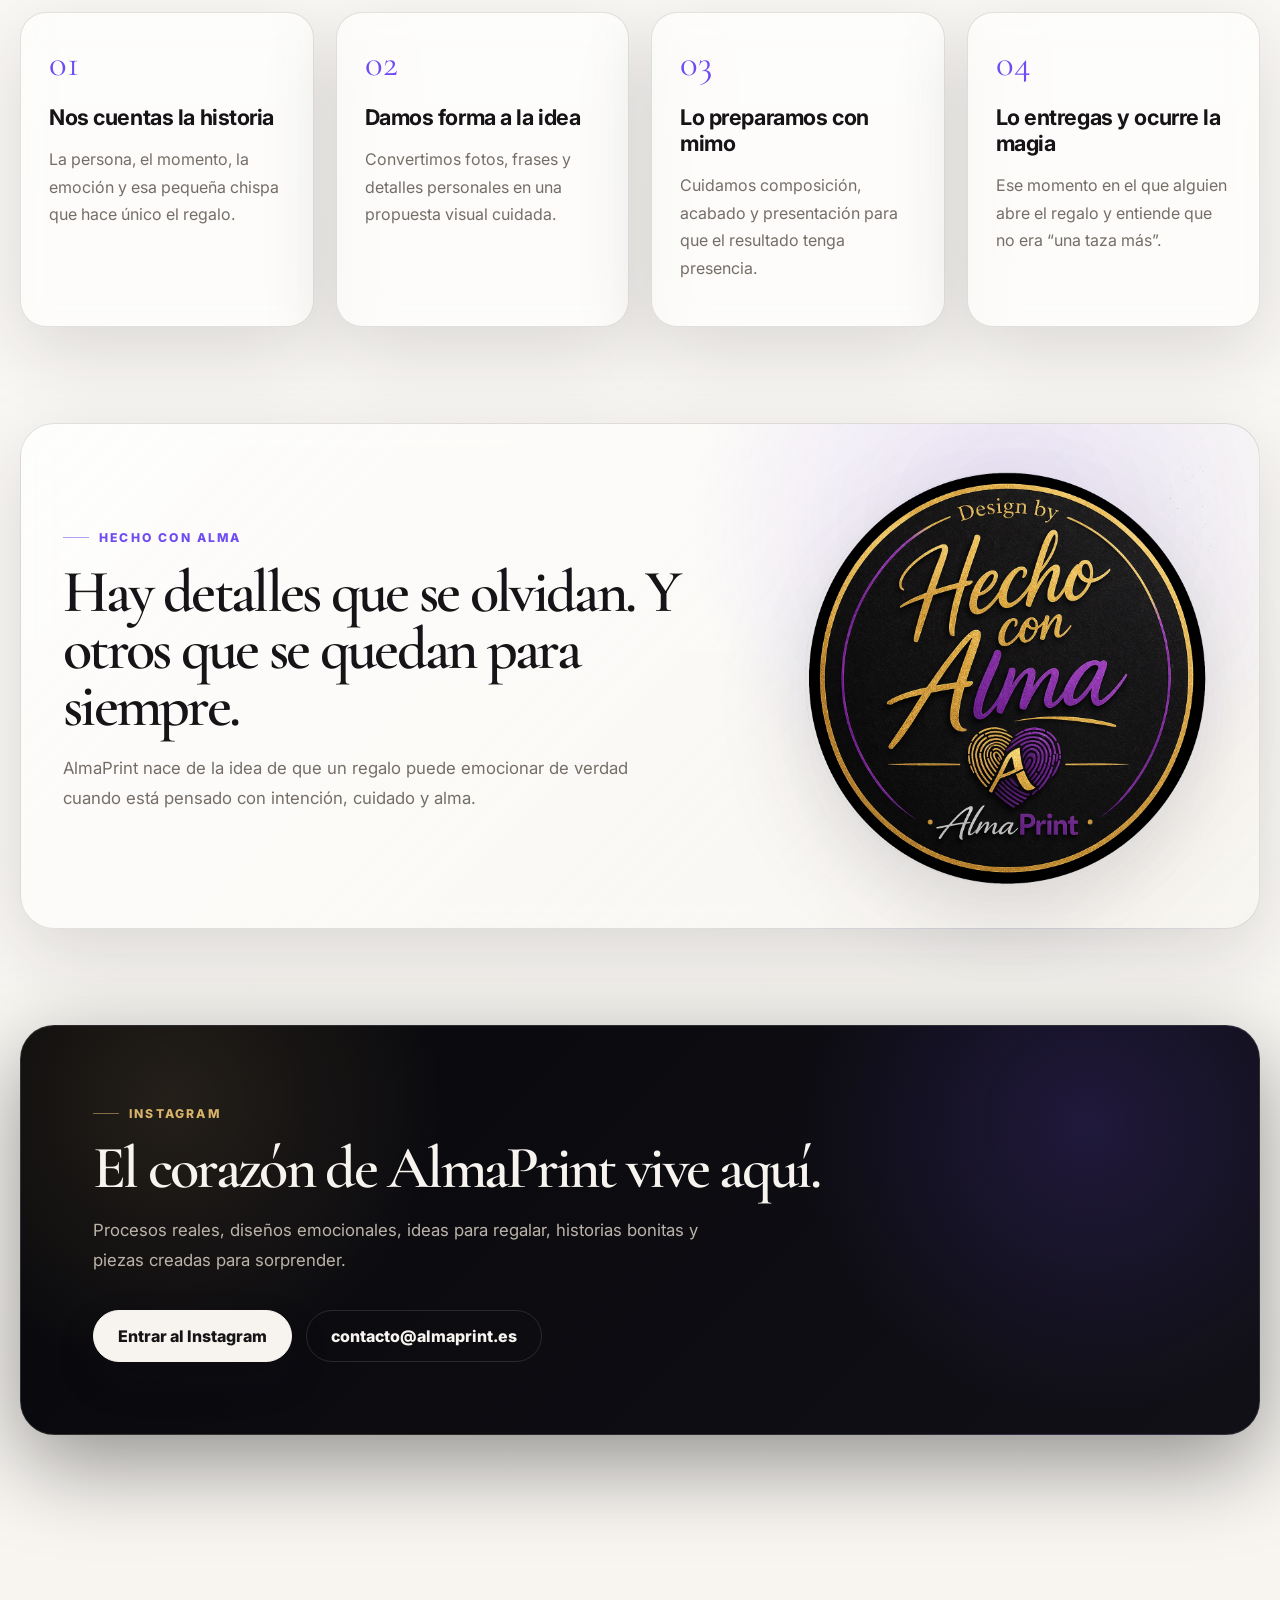
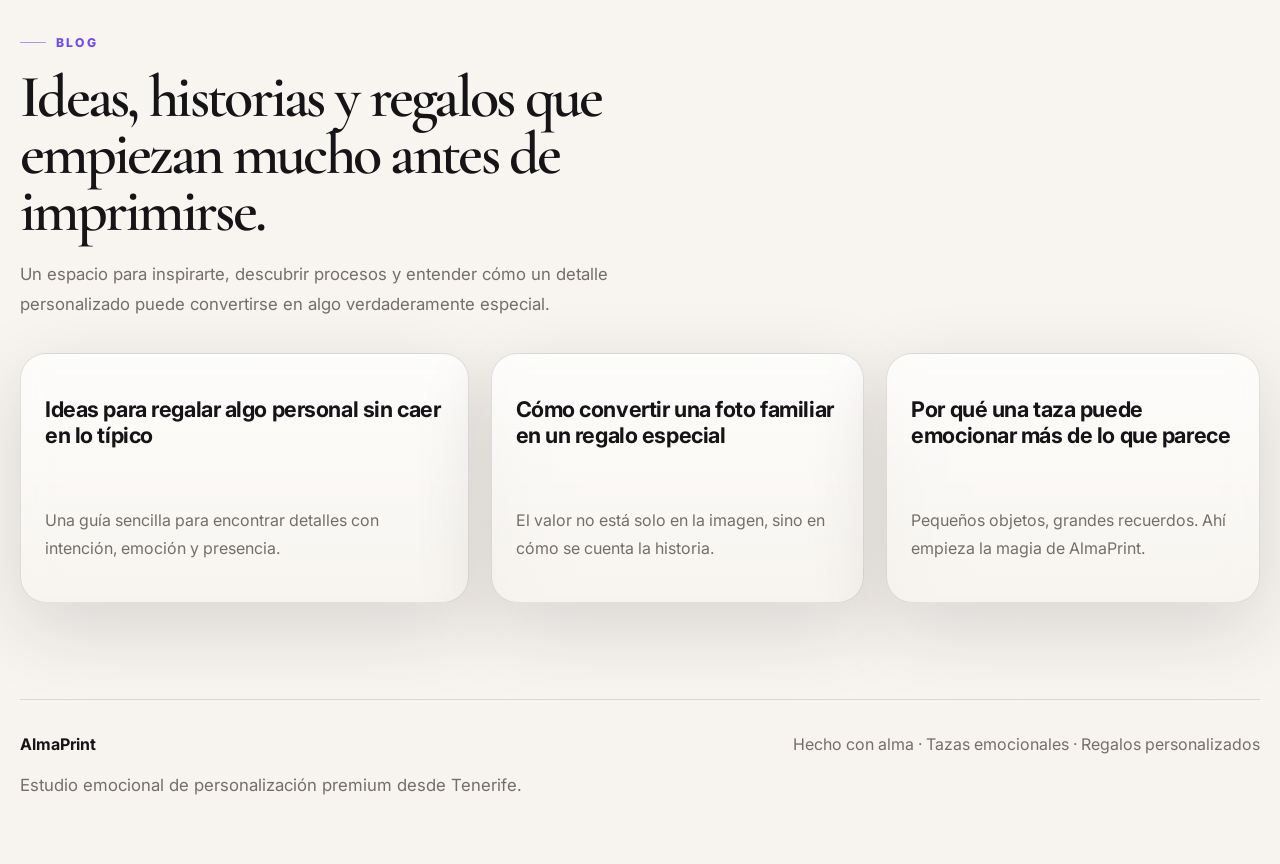
==== commit 1ee987d9: "Update index.html" ====
--- a/index.html
+++ b/index.html
@@ -14,7 +14,9 @@
   <div class="site-shell">
     <header class="topbar">
       <a href="#inicio" class="brand">
-        <span class="brand-mark">A</span>
+<span class="brand-mark">
+  <img src="assets/logo-almaprint.png" alt="Logo AlmaPrint">
+</span>
         <span class="brand-text">
           <strong>AlmaPrint</strong>
           <small>Impresiones con alma</small>
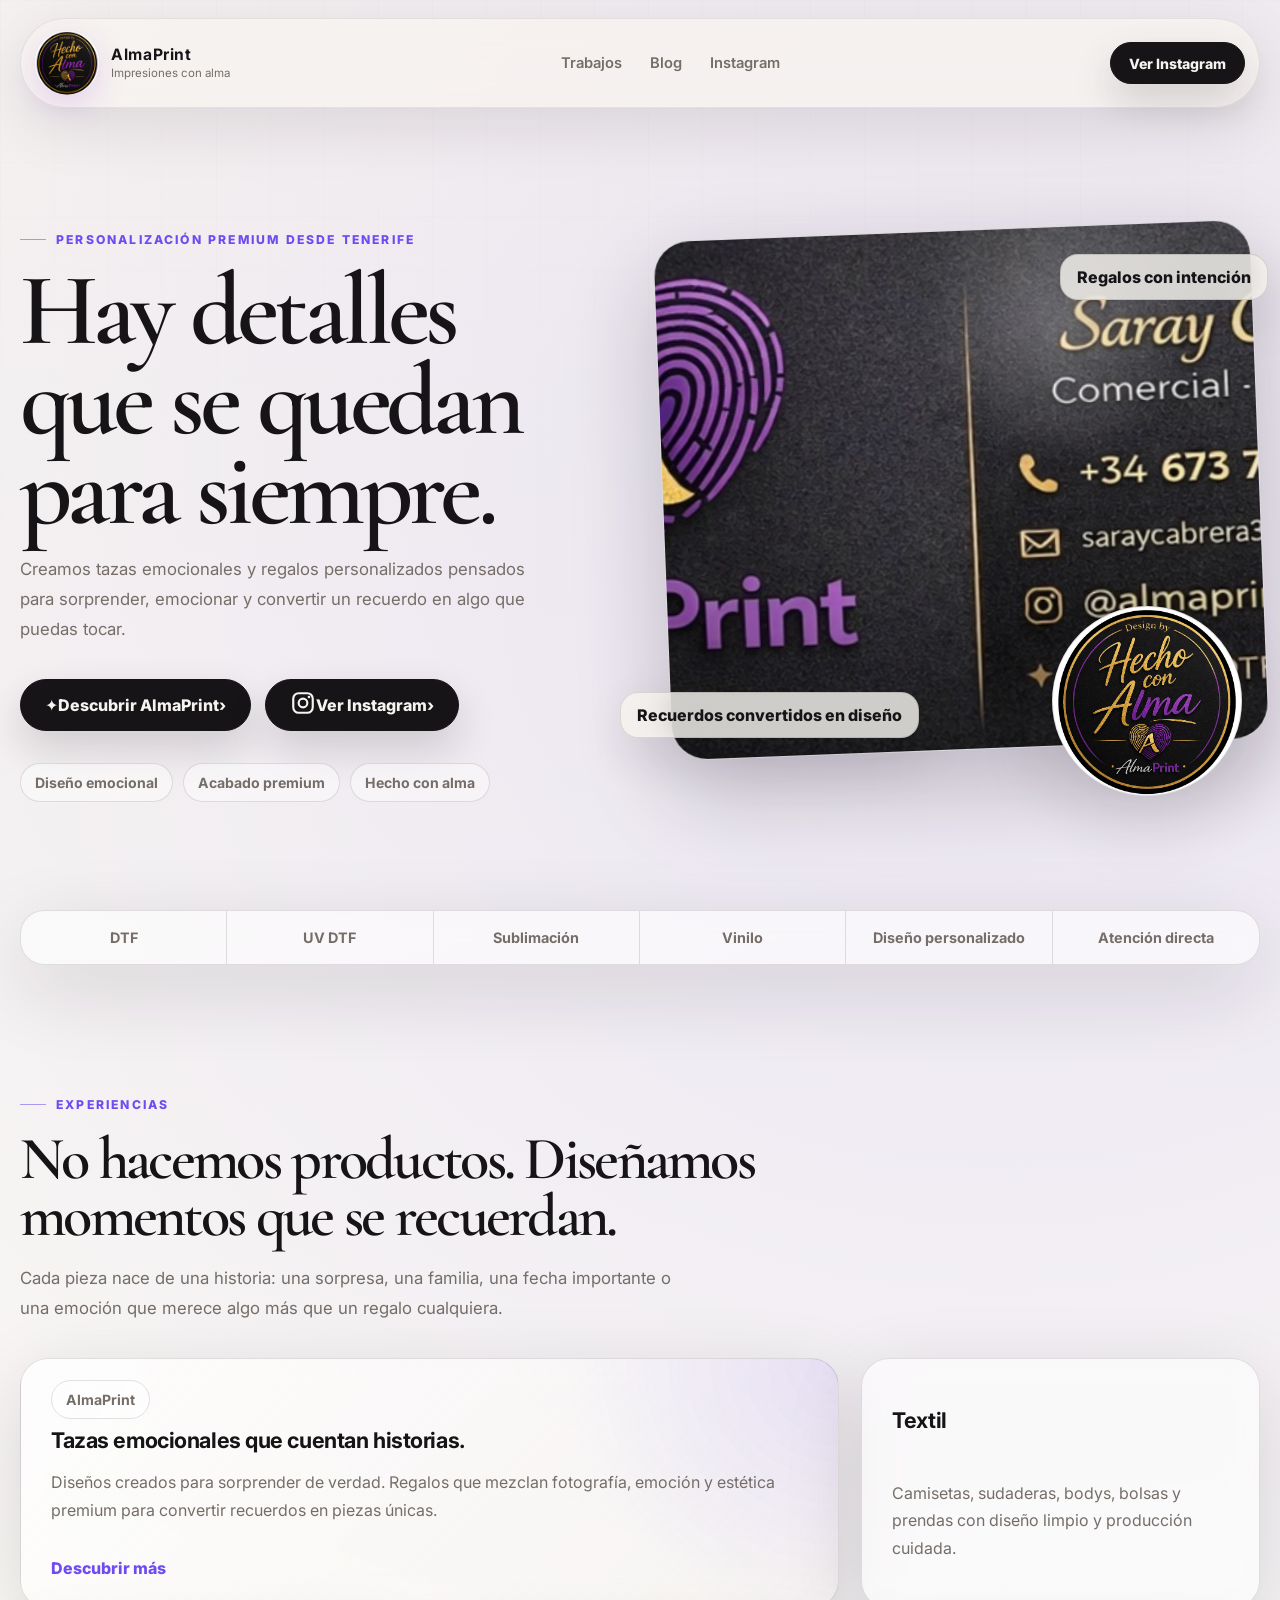
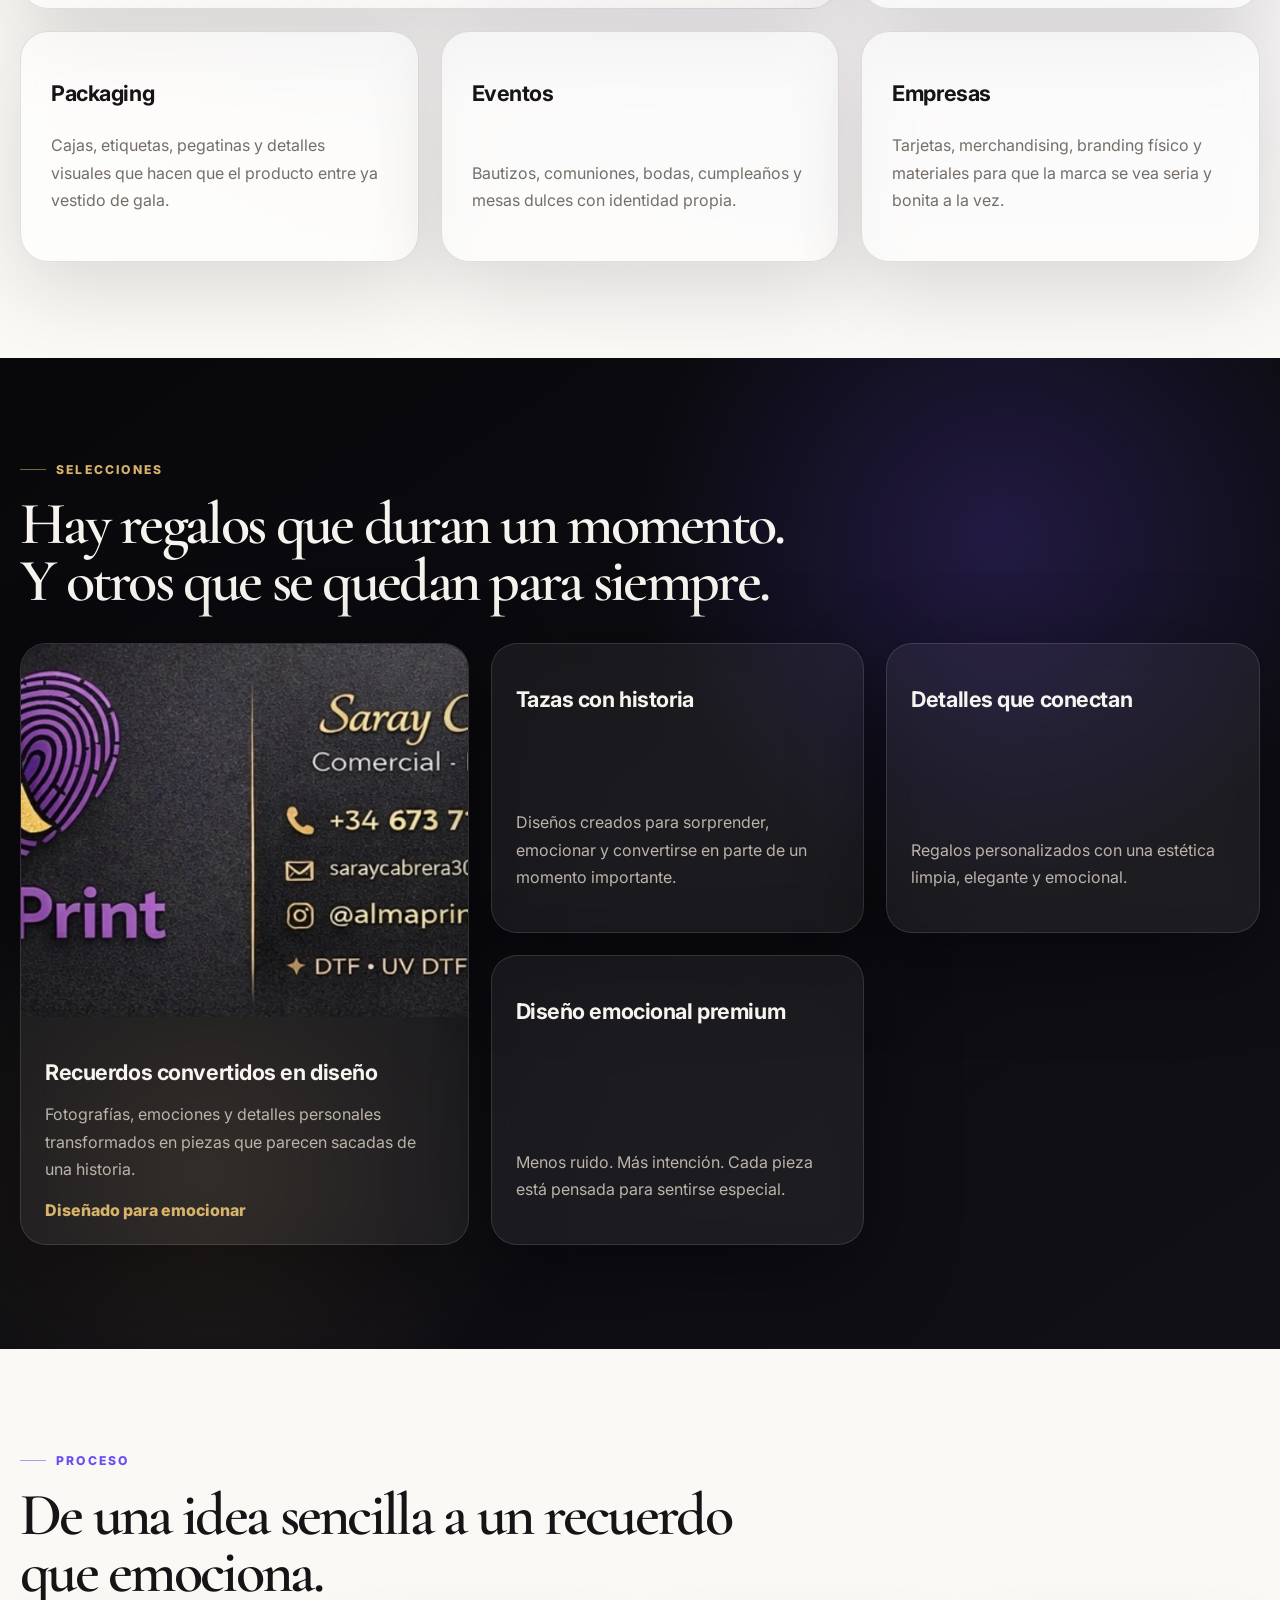
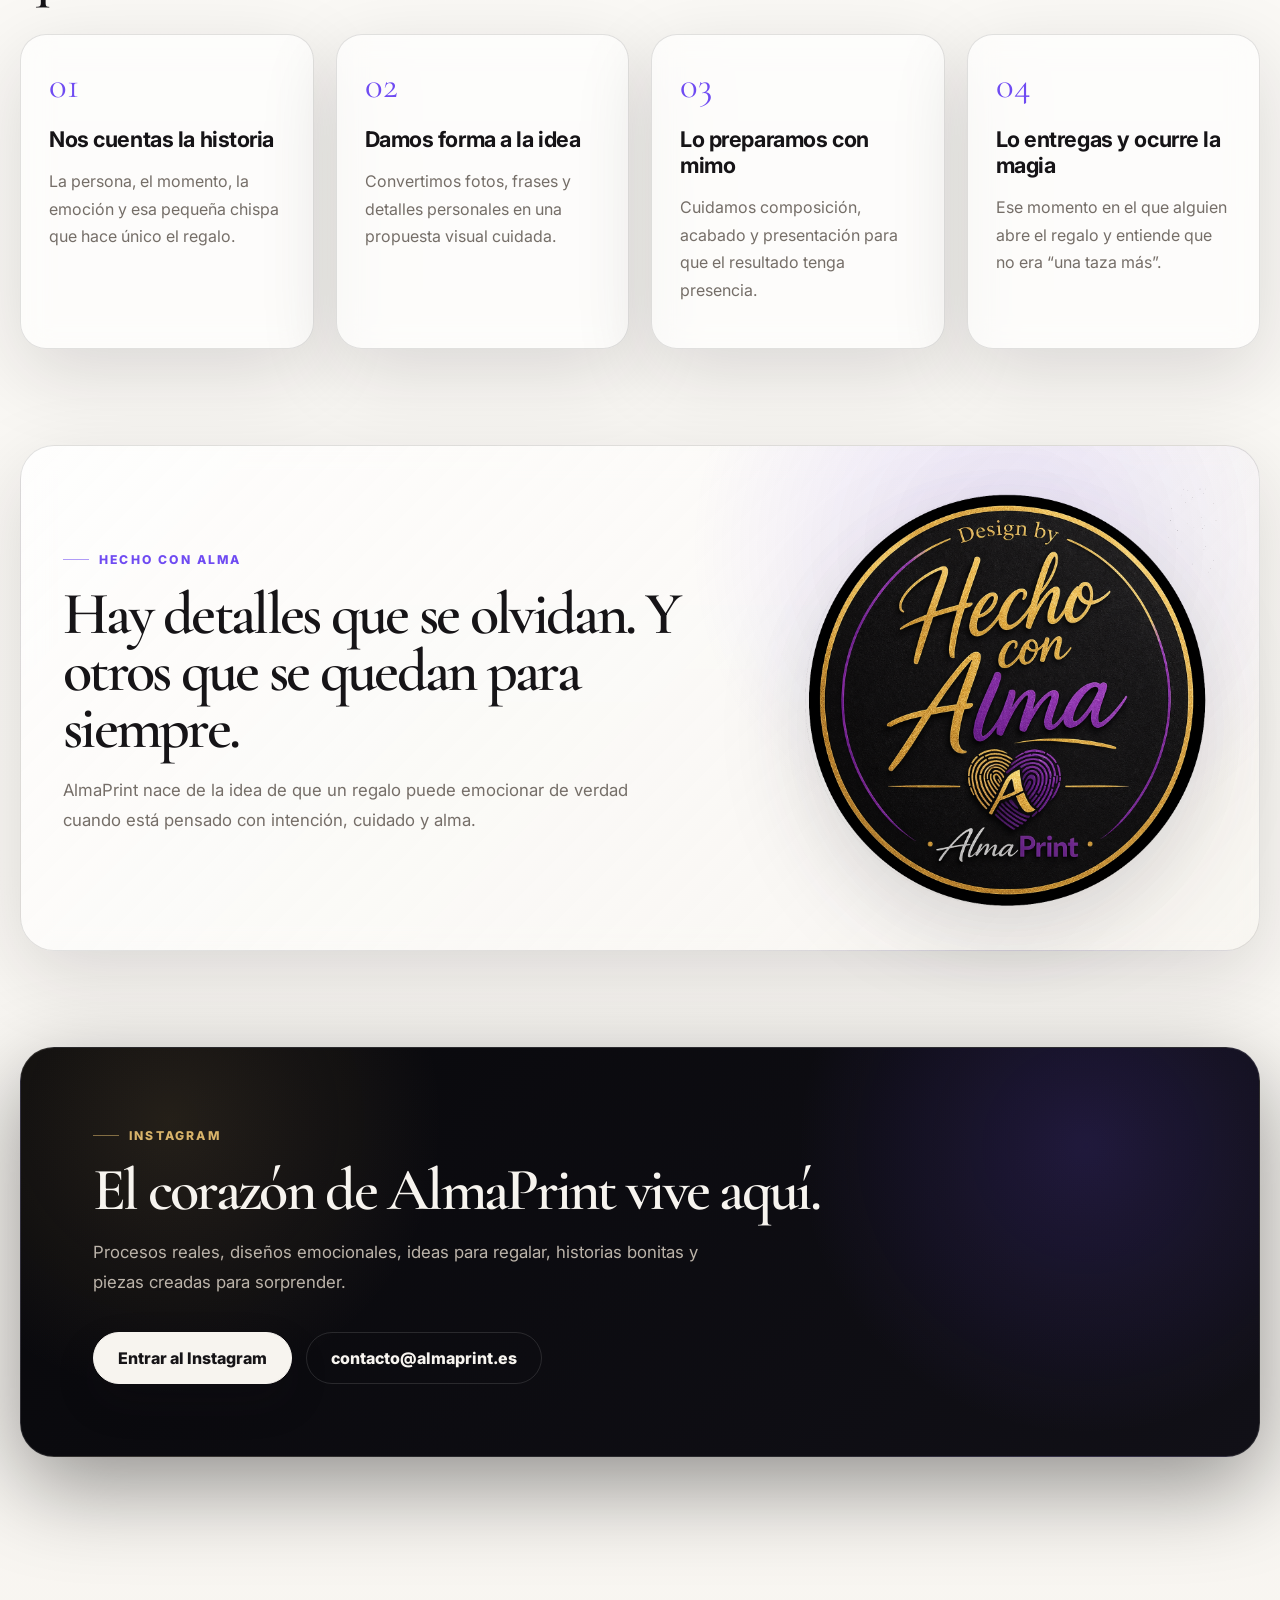
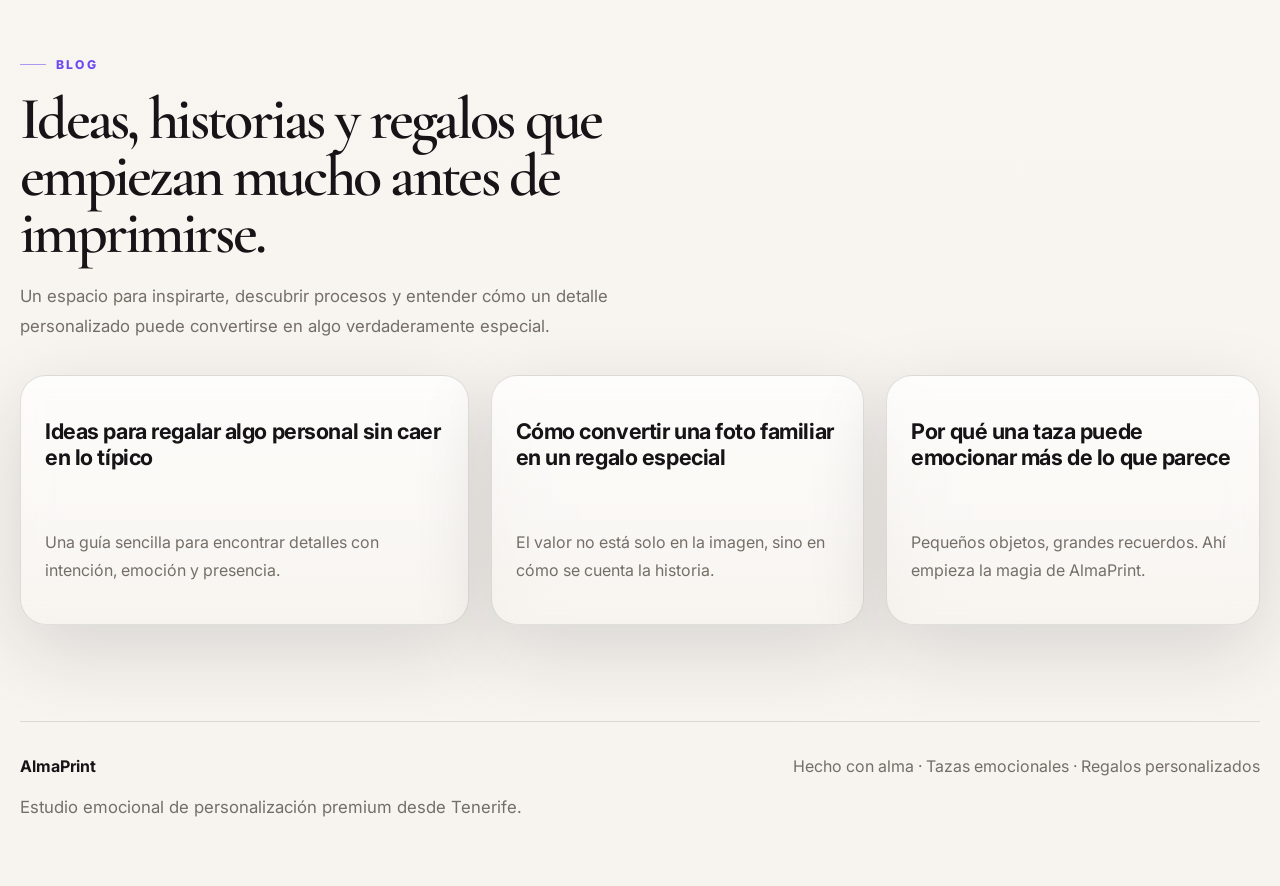
==== commit 69c5068b: "Update index.html" ====
--- a/index.html
+++ b/index.html
@@ -49,12 +49,25 @@
       emocionar y convertir un recuerdo en algo que puedas tocar.
     </p>
 
-    <div class="hero-actions">
-      <a class="cta" href="#experiencias">Descubrir AlmaPrint</a>
-      <a class="cta cta--ghost" href="https://instagram.com/alm.aprint" target="_blank" rel="noopener">
-        Ver Instagram
-      </a>
-    </div>
+<div class="hero-actions hero-actions--premium">
+  <a class="cta cta--primary" href="#experiencias">
+    <span class="cta-icon" aria-hidden="true">✦</span>
+    <span>Descubrir AlmaPrint</span>
+    <span class="cta-arrow" aria-hidden="true">›</span>
+  </a>
+
+  <a class="cta cta--instagram" href="https://instagram.com/almaprint" target="_blank" rel="noopener">
+    <span class="instagram-icon" aria-hidden="true">
+      <svg viewBox="0 0 24 24" width="26" height="26" fill="none" xmlns="http://www.w3.org/2000/svg">
+        <rect x="3" y="3" width="18" height="18" rx="5" stroke="currentColor" stroke-width="2"/>
+        <circle cx="12" cy="12" r="4" stroke="currentColor" stroke-width="2"/>
+        <circle cx="17.5" cy="6.5" r="1.2" fill="currentColor"/>
+      </svg>
+    </span>
+    <span>Ver Instagram</span>
+    <span class="cta-arrow" aria-hidden="true">›</span>
+  </a>
+</div>
 
     <ul class="hero-points">
       <li>Diseño emocional</li>
--- a/styles.css
+++ b/styles.css
@@ -93,21 +93,24 @@
 }
 
 .brand-mark {
-  width: 38px;
-  height: 38px;
+  width: 64px;
+  height: 64px;
   border-radius: 50%;
+  overflow: hidden;
   display: grid;
   place-items: center;
-  background:
-    radial-gradient(circle at 35% 28%, rgba(255,255,255,0.55), transparent 28%),
-    linear-gradient(135deg, var(--violet), var(--gold));
-  font-family: 'Cormorant Garamond', serif;
-  font-size: 1.4rem;
-  font-weight: 700;
-  color: #fff;
-  box-shadow: 0 12px 26px rgba(111,75,242,0.25);
-}
-
+  background: rgba(255,255,255,0.65);
+  box-shadow:
+    0 10px 30px rgba(142,63,214,0.18),
+    inset 0 1px 0 rgba(255,255,255,0.7);
+  flex-shrink: 0;
+}
+
+.brand-mark img {
+  width: 100%;
+  height: 100%;
+  object-fit: cover;
+}
 .brand-text {
   display: flex;
   flex-direction: column;
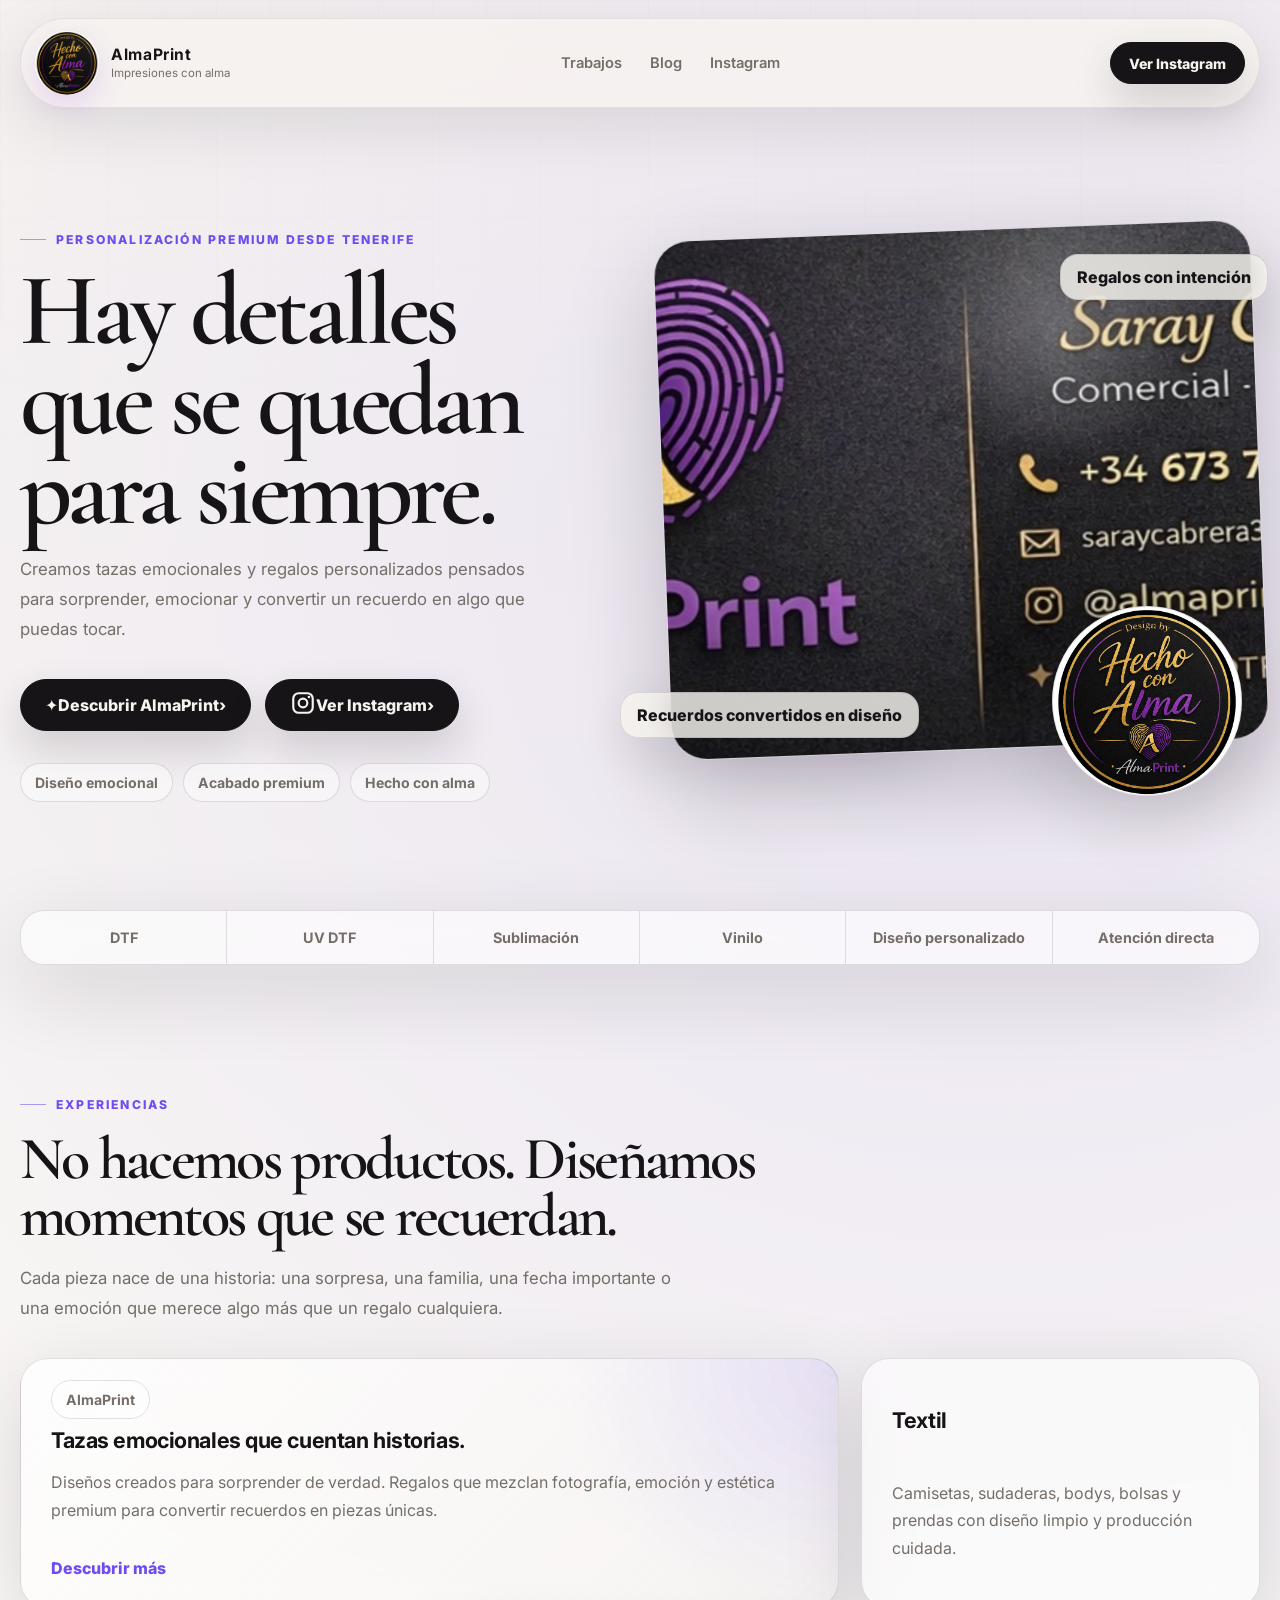
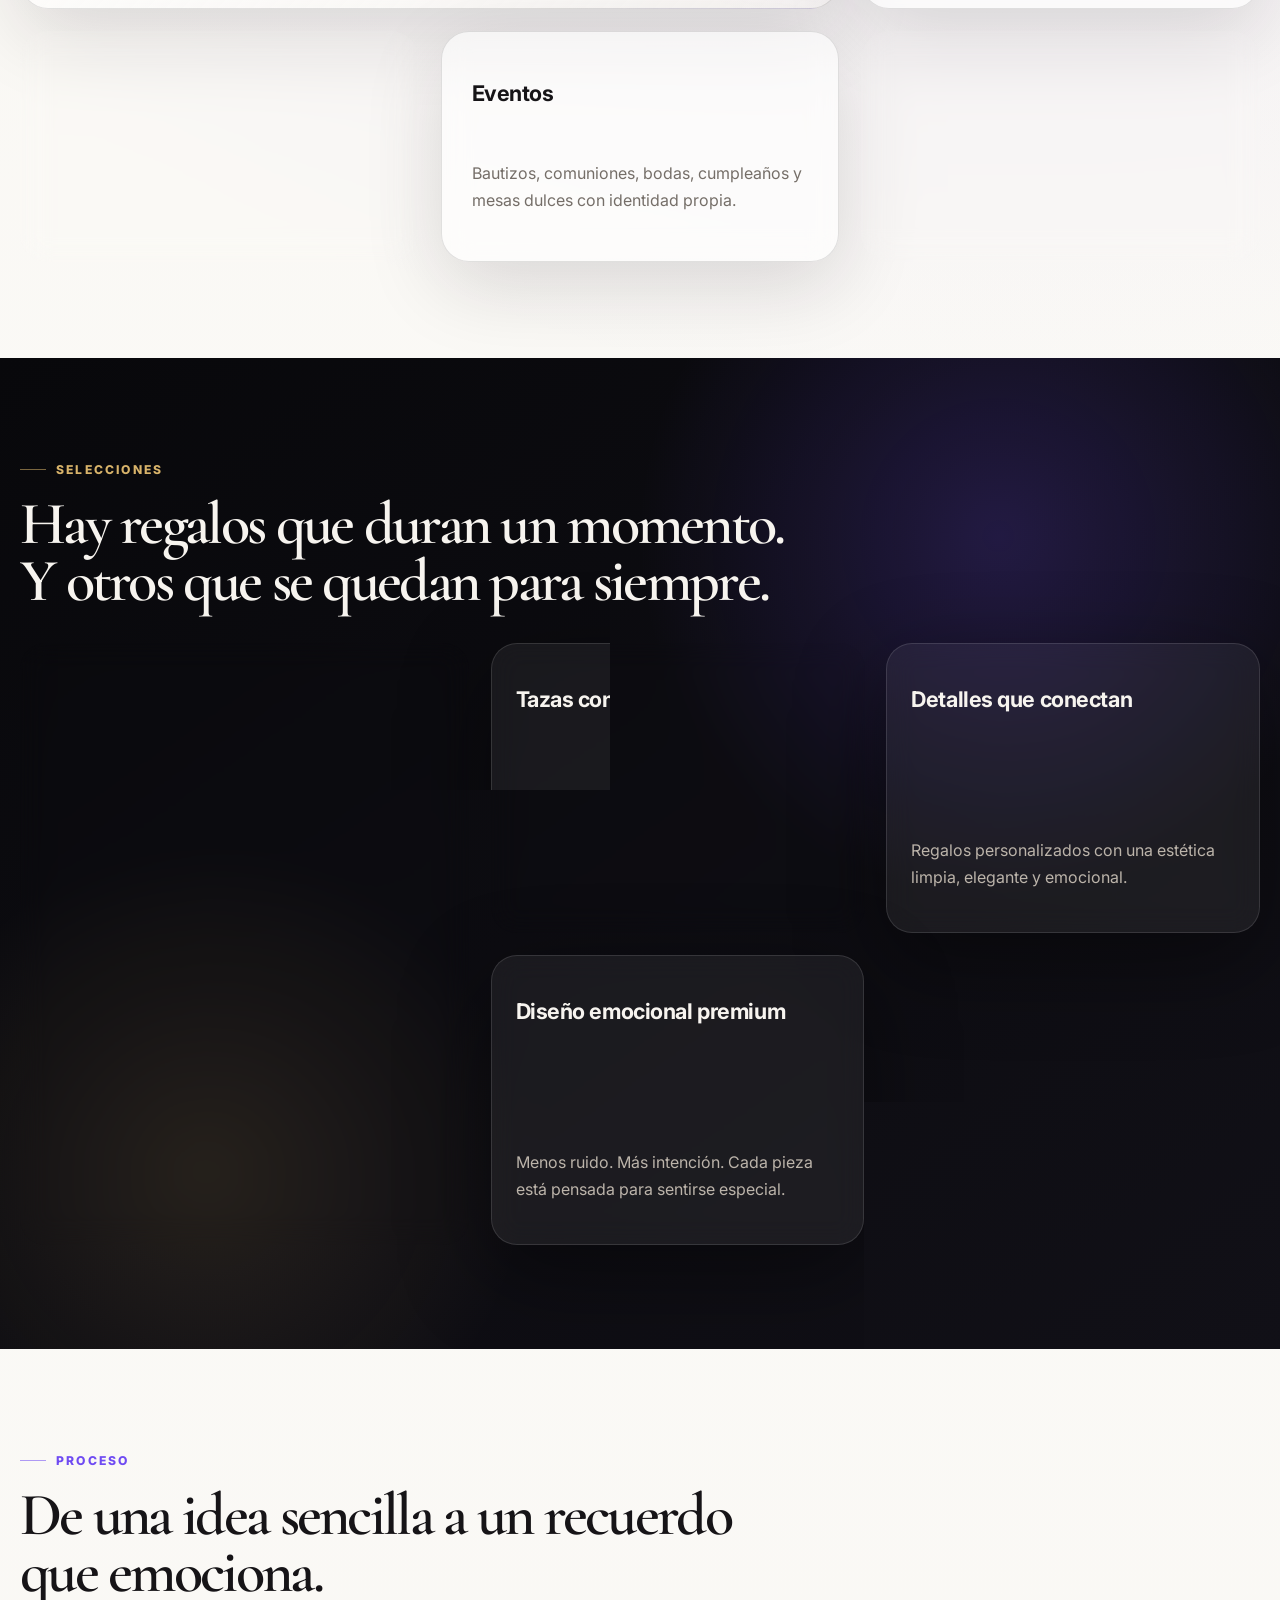
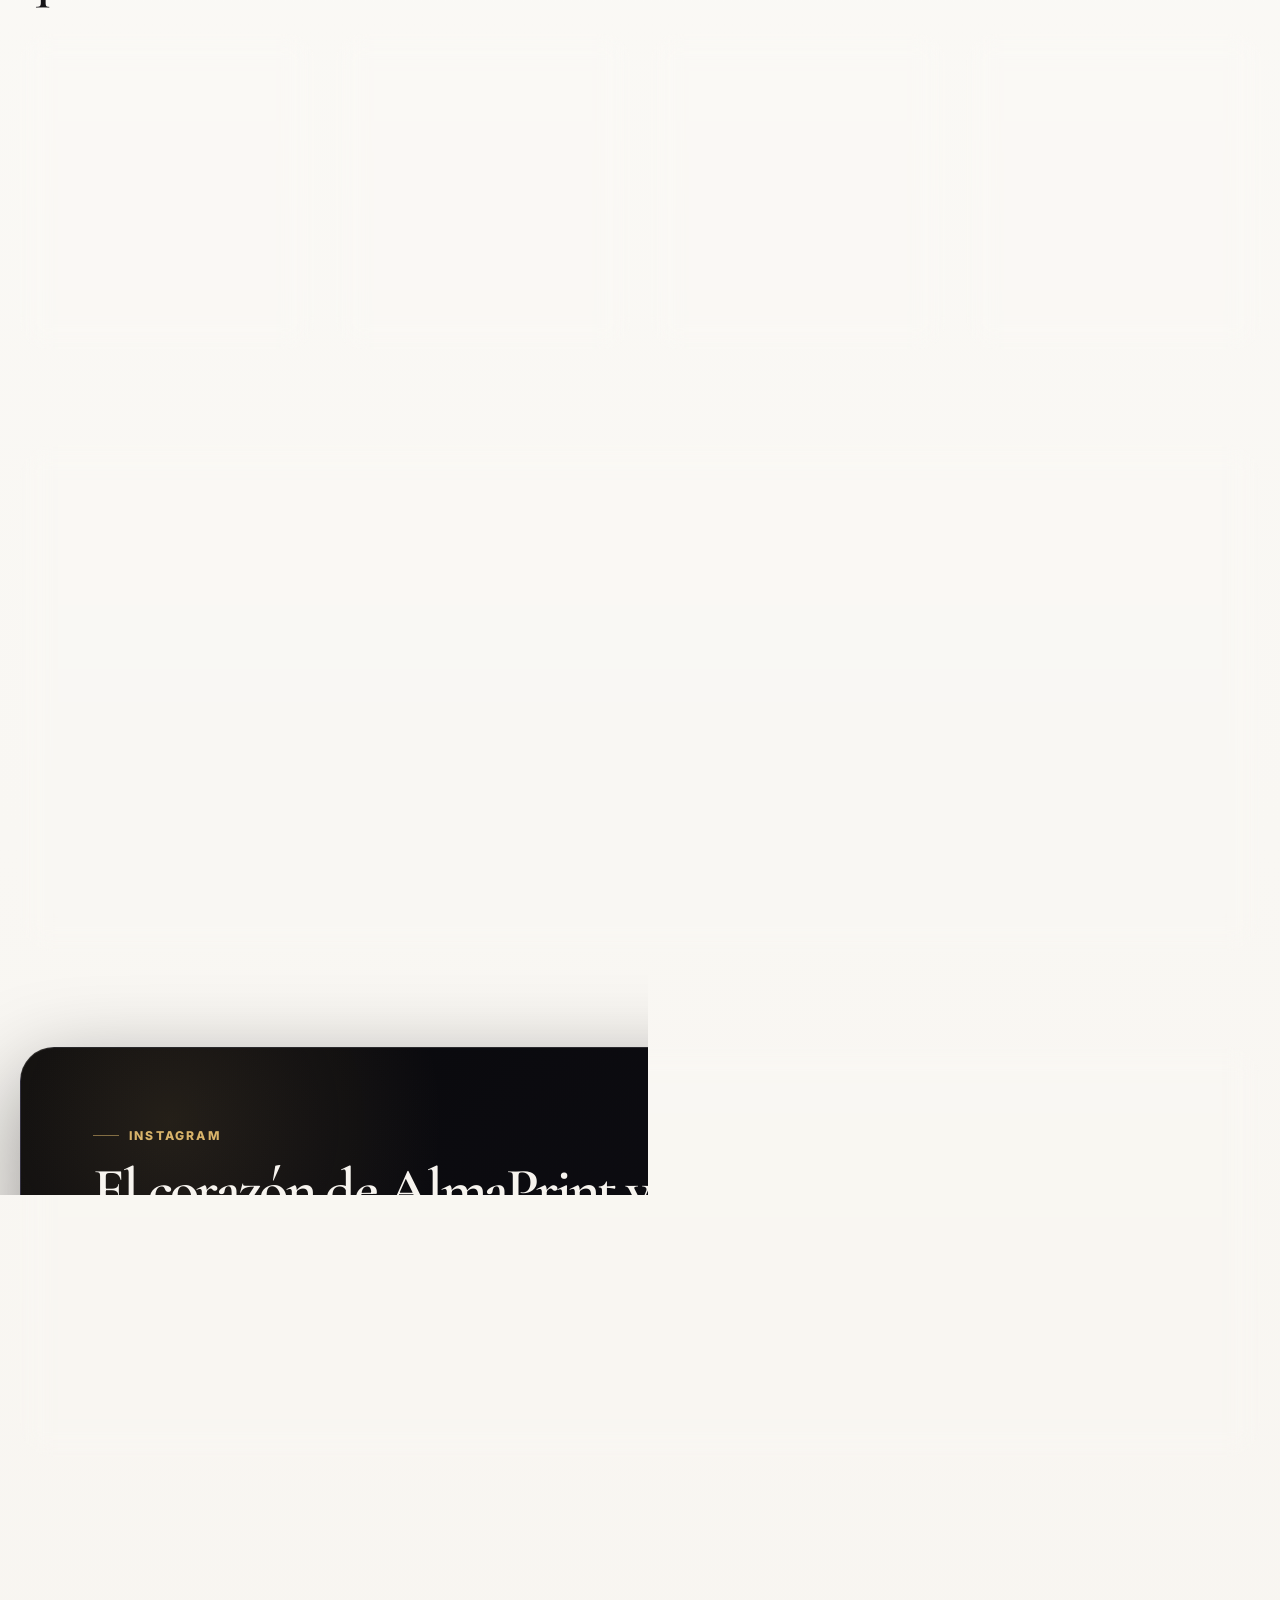
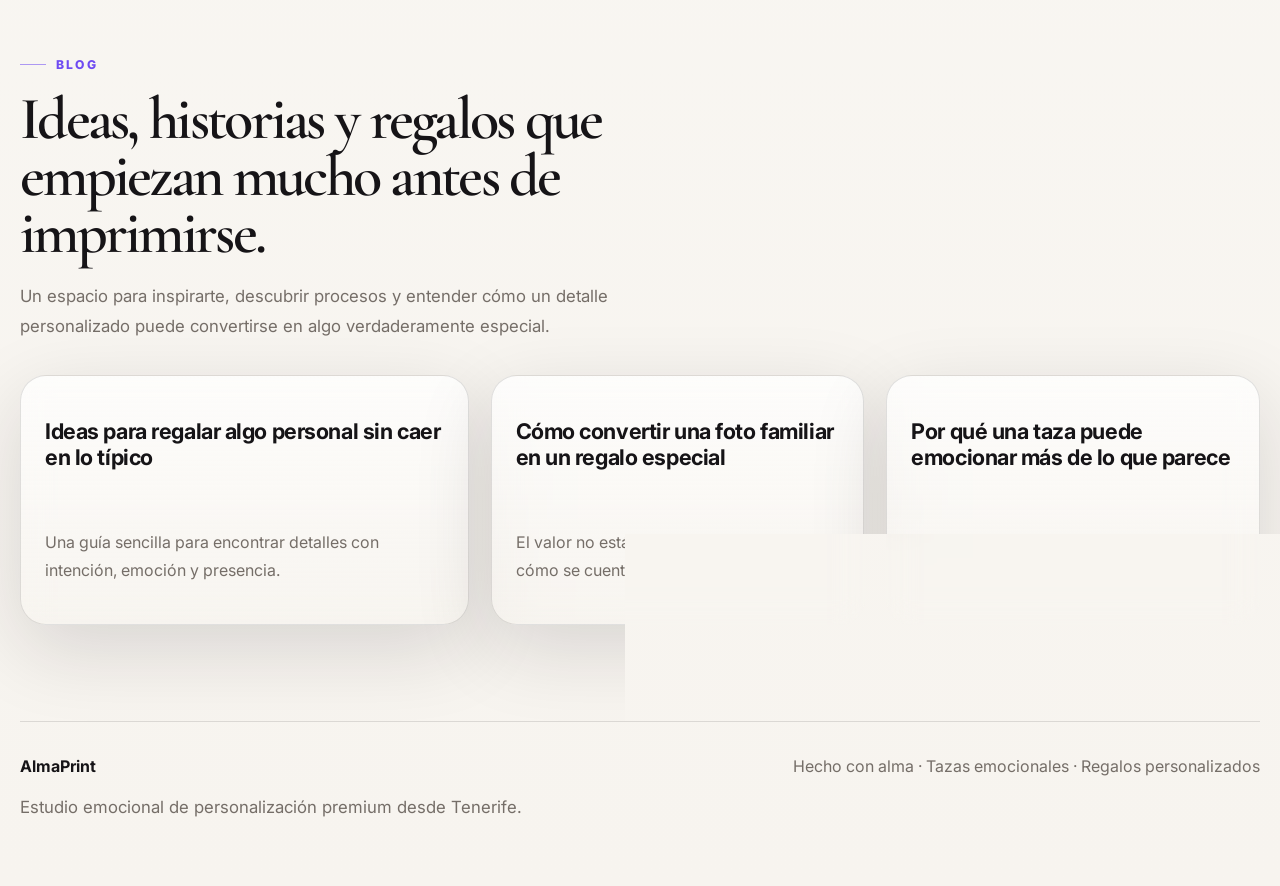
==== commit 908727b8: "Update index.html" ====
--- a/index.html
+++ b/index.html
@@ -272,15 +272,24 @@
         historias bonitas y piezas creadas para sorprender.
       </p>
 
-      <div class="hero-actions">
-        <a class="cta" href="https://instagram.com/alm.aprint" target="_blank" rel="noopener">
-          Entrar al Instagram
-        </a>
-
-        <a class="cta cta--ghost" href="mailto:contacto@almaprint.es">
-          contacto@almaprint.es
-        </a>
-      </div>
+<div class="hero-actions contact-actions">
+  <a class="cta cta--instagram-dark" href="https://instagram.com/almaprint" target="_blank" rel="noopener">
+    <span class="instagram-icon" aria-hidden="true">
+      <svg viewBox="0 0 24 24" width="26" height="26" fill="none" xmlns="http://www.w3.org/2000/svg">
+        <rect x="3" y="3" width="18" height="18" rx="5" stroke="currentColor" stroke-width="2"/>
+        <circle cx="12" cy="12" r="4" stroke="currentColor" stroke-width="2"/>
+        <circle cx="17.5" cy="6.5" r="1.2" fill="currentColor"/>
+      </svg>
+    </span>
+    <span>Entrar al Instagram</span>
+    <span class="cta-arrow" aria-hidden="true">›</span>
+  </a>
+
+  <a class="cta cta--mail-dark" href="mailto:contacto@almaprint.es">
+    <span class="cta-icon" aria-hidden="true">@</span>
+    <span>contacto@almaprint.es</span>
+  </a>
+</div>
     </div>
   </div>
 </section>
--- a/styles.css
+++ b/styles.css
@@ -896,4 +896,96 @@
   .product-copy {
     padding: 22px;
   }
-}
+  /* CTA premium claros y reconocibles */
+
+.hero-actions--premium {
+  gap: 16px;
+}
+
+.hero-actions--premium .cta {
+  position: relative;
+  width: auto;
+  min-height: 58px;
+  padding: 0 24px;
+  gap: 14px;
+  font-size: 1rem;
+  letter-spacing: 0.01em;
+}
+
+.cta--primary {
+  background: linear-gradient(135deg, #171417 0%, #2b2034 52%, #6f4bf2 100%);
+  color: #fff;
+  border: 1px solid rgba(216,179,106,0.45);
+  box-shadow:
+    0 20px 44px rgba(22,20,23,0.22),
+    0 0 0 1px rgba(255,255,255,0.04) inset;
+}
+
+.cta--instagram {
+  background: rgba(255,255,255,0.72);
+  color: var(--ink);
+  border: 1px solid rgba(111,75,242,0.34);
+  box-shadow:
+    0 16px 38px rgba(111,75,242,0.10),
+    inset 0 1px 0 rgba(255,255,255,0.8);
+}
+
+.cta-icon,
+.instagram-icon,
+.cta-arrow {
+  display: inline-flex;
+  align-items: center;
+  justify-content: center;
+  flex-shrink: 0;
+}
+
+.cta-icon {
+  width: 30px;
+  height: 30px;
+  border-radius: 50%;
+  background: rgba(255,255,255,0.14);
+  color: var(--gold);
+  font-size: 1.1rem;
+}
+
+.instagram-icon {
+  width: 34px;
+  height: 34px;
+  border-radius: 12px;
+  color: #fff;
+  background:
+    radial-gradient(circle at 30% 105%, #feda75 0 18%, transparent 38%),
+    radial-gradient(circle at 15% 15%, #f58529 0 16%, transparent 36%),
+    linear-gradient(135deg, #833ab4, #c13584 45%, #fd1d1d 78%, #fcb045);
+  box-shadow: 0 8px 20px rgba(193,53,132,0.24);
+}
+
+.instagram-icon svg {
+  display: block;
+}
+
+.cta-arrow {
+  margin-left: auto;
+  font-size: 1.9rem;
+  line-height: 1;
+  opacity: 0.8;
+}
+
+.hero-points li {
+  pointer-events: none;
+  box-shadow: none;
+}
+
+@media (max-width: 560px) {
+  .hero-actions--premium .cta {
+    width: 100%;
+    justify-content: flex-start;
+    padding: 0 22px;
+  }
+
+  .hero-actions--premium .cta span:nth-child(2) {
+    flex: 1;
+    text-align: center;
+  }
+}
+}
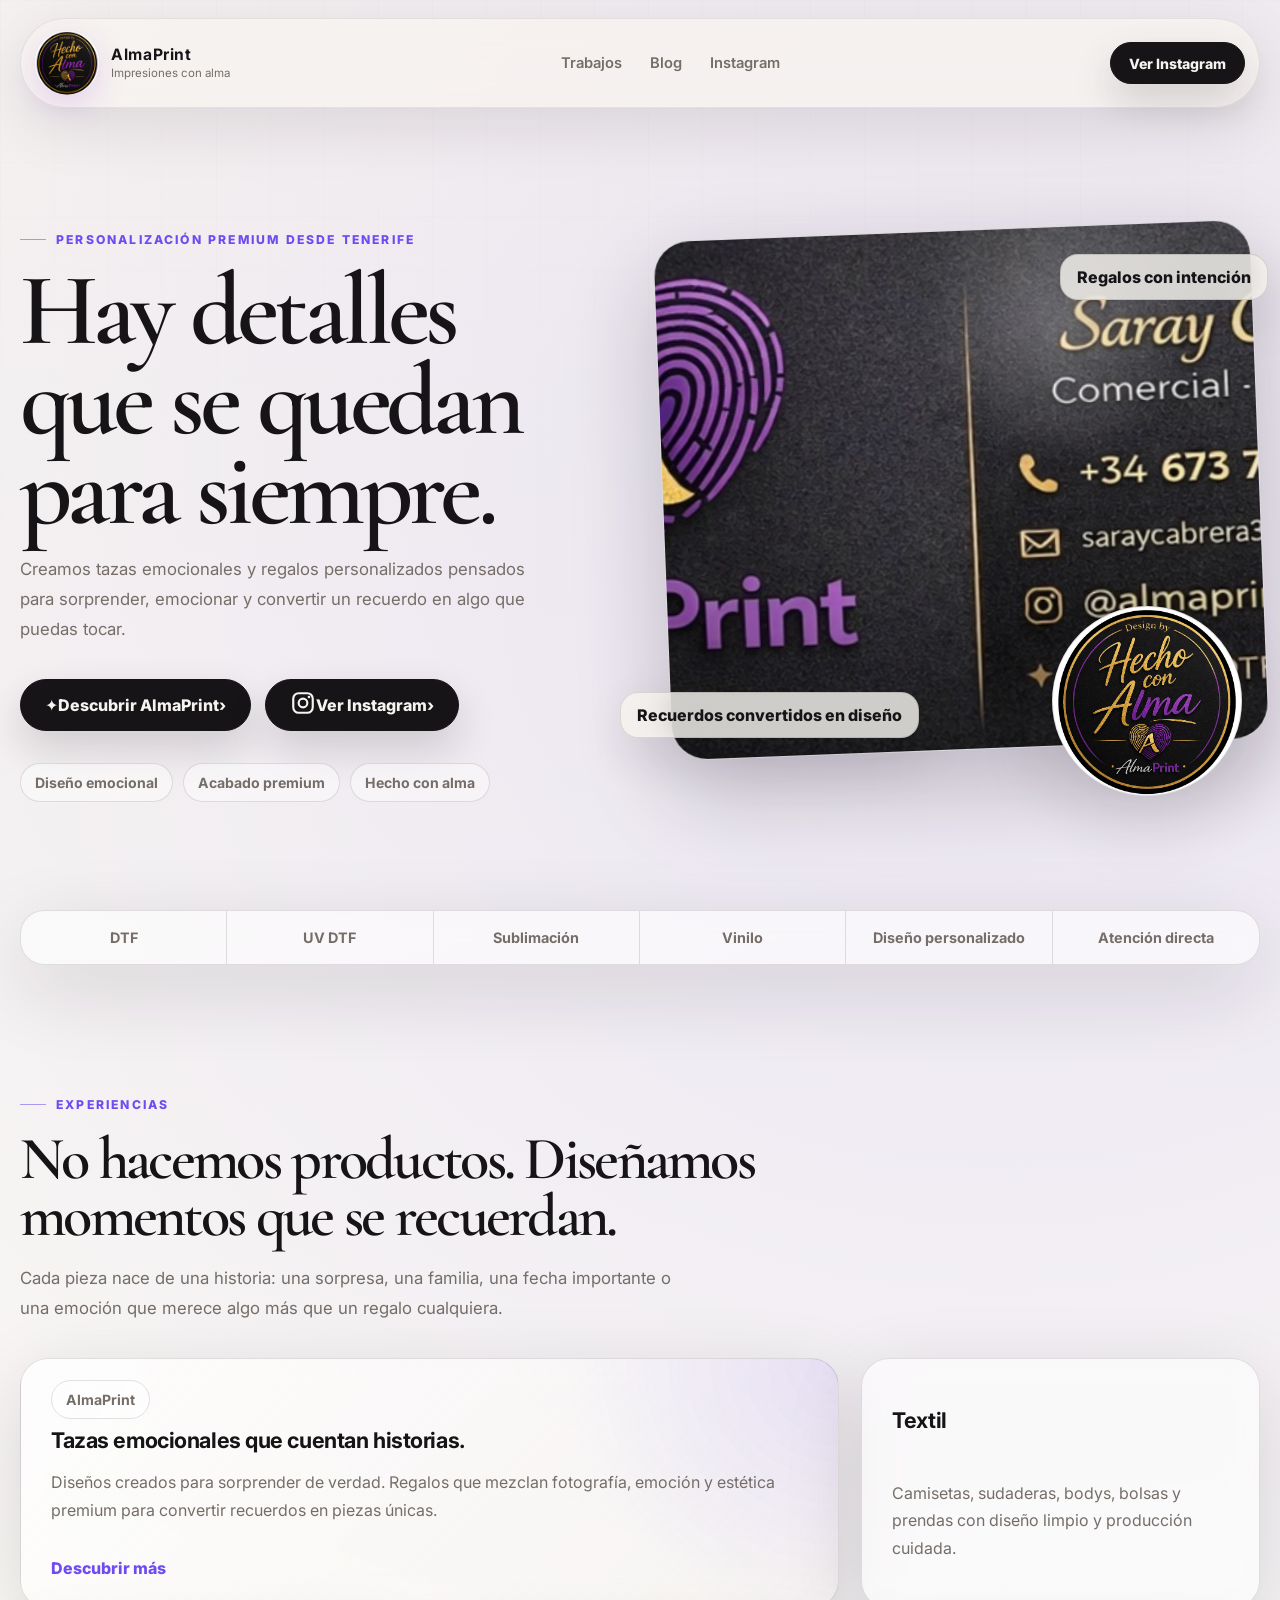
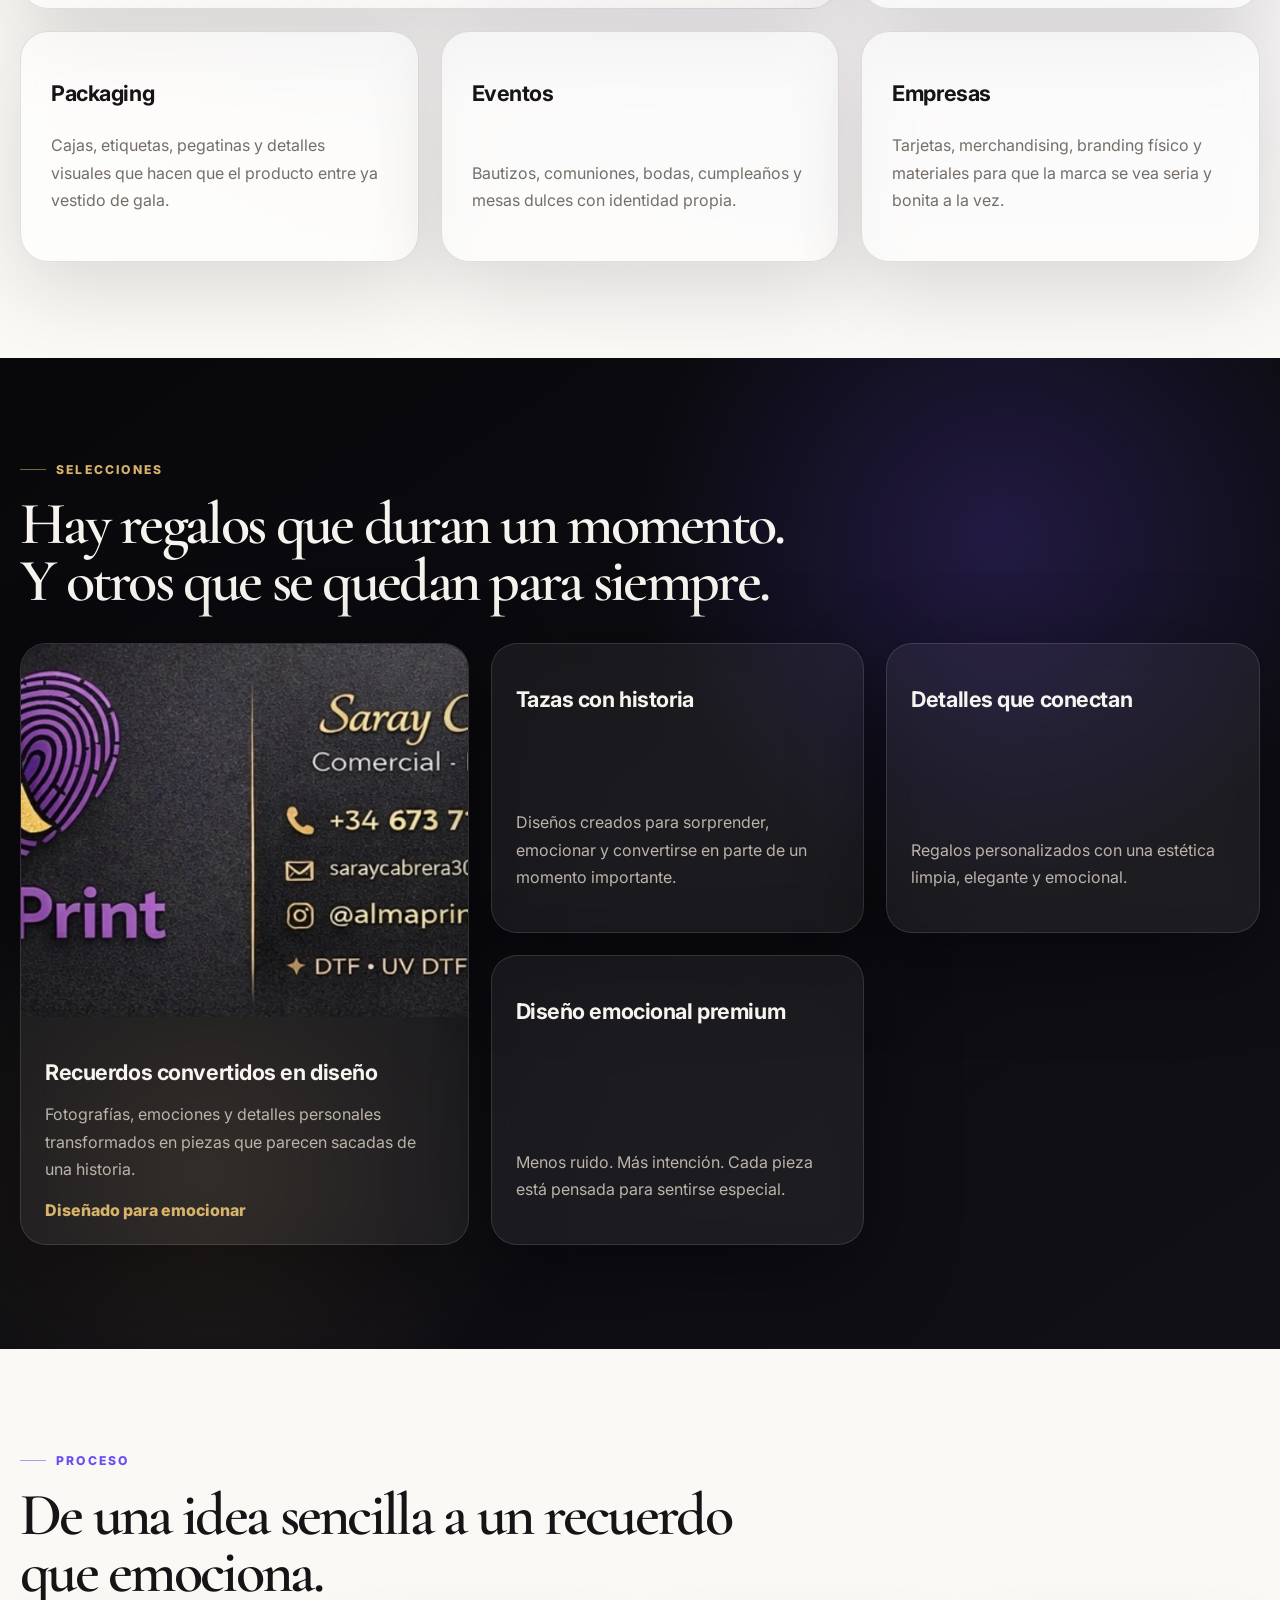
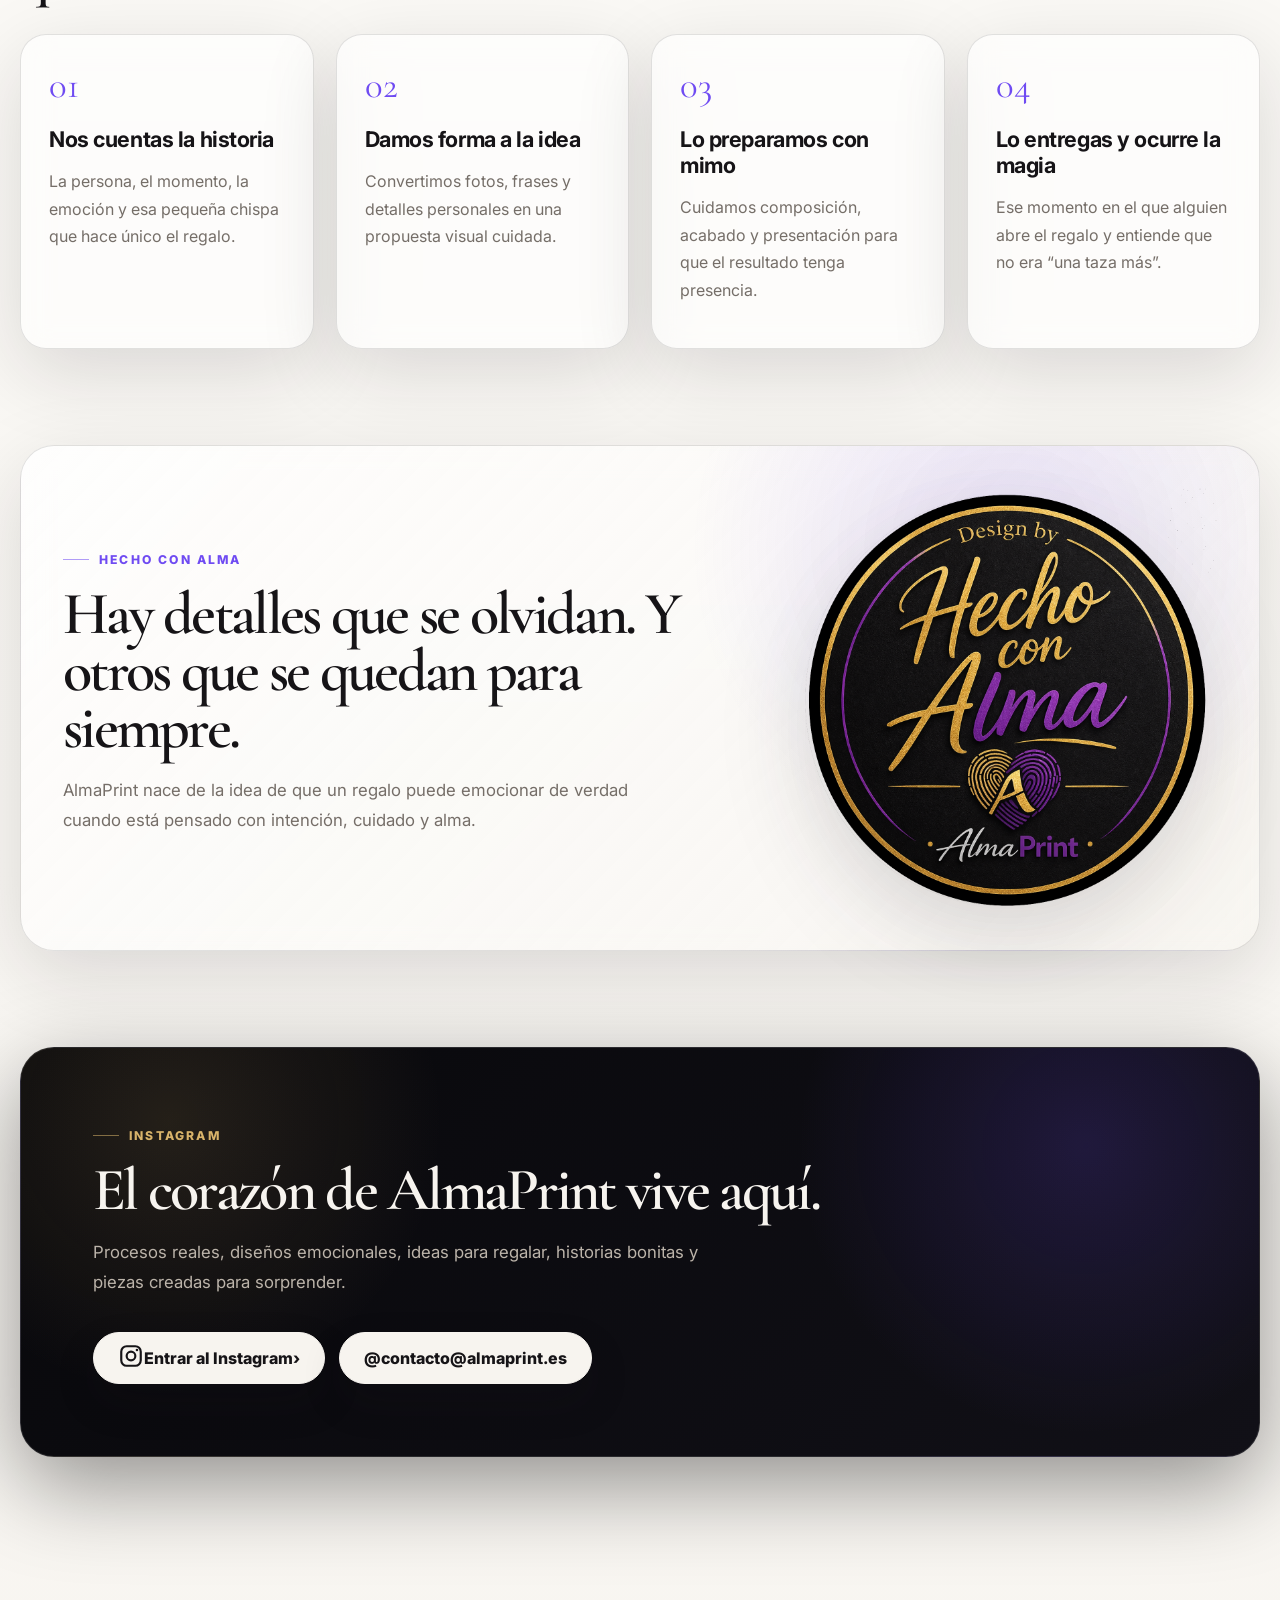
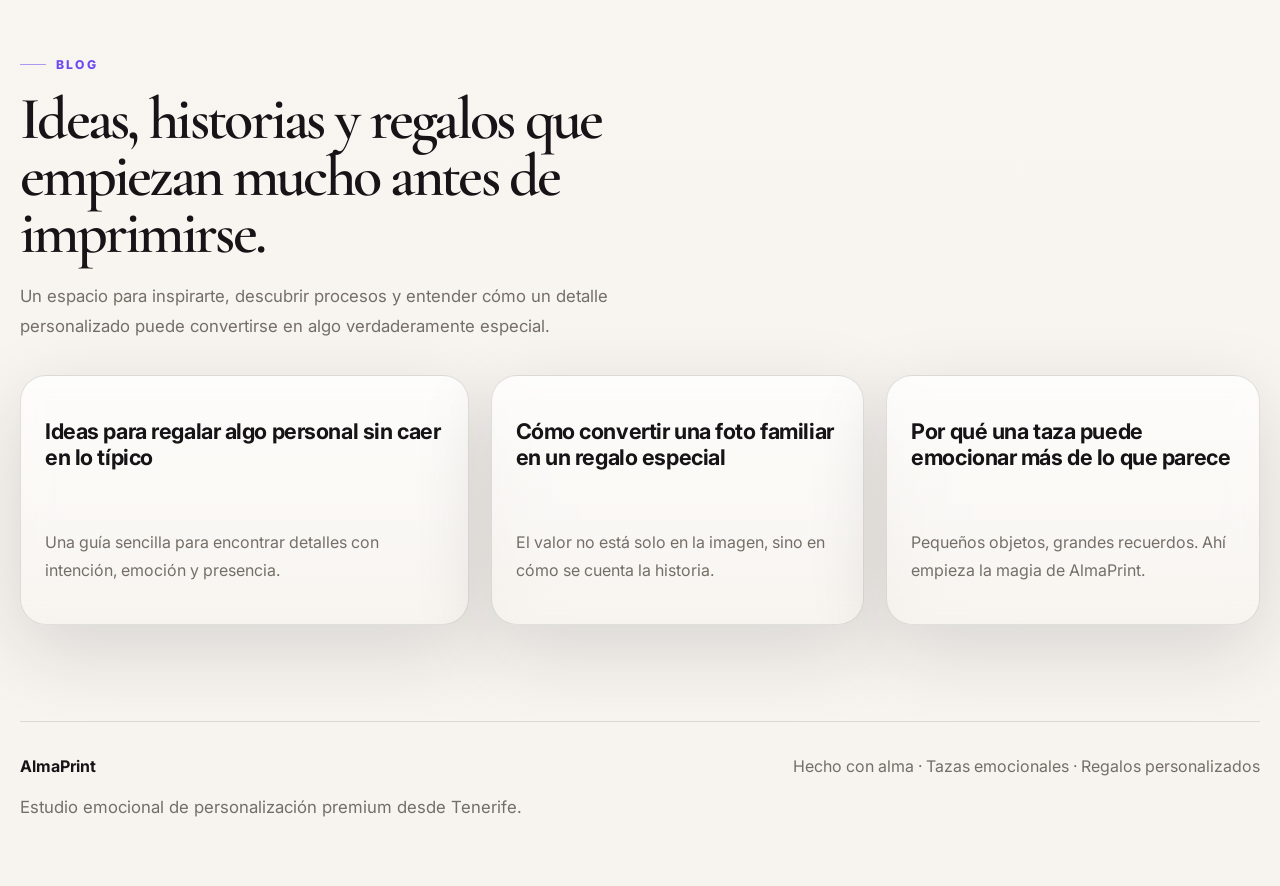
==== commit b06ec77c: "Update index.html" ====
--- a/index.html
+++ b/index.html
@@ -26,7 +26,7 @@
 <nav class="main-nav" id="mainNav">
   <a href="#experiencias">Trabajos</a>
   <a href="#blog">Blog</a>
-  <a href="https://instagram.com/almaprint" target="_blank" rel="noopener">Instagram</a>
+  <a href="https://instagram.com/alm.aprint" target="_blank" rel="noopener">Instagram</a>
 </nav>
 
 <a class="cta cta--small" href="https://instagram.com/alm.aprint" target="_blank" rel="noopener">
--- a/styles.css
+++ b/styles.css
@@ -988,4 +988,41 @@
     text-align: center;
   }
 }
-}
+  /* CTA específicos del bloque Instagram */
+
+.contact-actions {
+  gap: 16px;
+}
+
+.contact-actions .cta {
+  width: 100%;
+  justify-content: flex-start;
+  gap: 14px;
+  min-height: 62px;
+  padding: 0 24px;
+}
+
+.contact-actions .cta span:nth-child(2) {
+  flex: 1;
+  text-align: center;
+}
+
+.cta--instagram-dark {
+  background: #f7f4ef !important;
+  color: var(--ink) !important;
+  border: 1px solid rgba(216,179,106,0.45) !important;
+  box-shadow: 0 22px 50px rgba(0,0,0,0.28) !important;
+}
+
+.cta--mail-dark {
+  background: rgba(255,255,255,0.06) !important;
+  color: var(--cream) !important;
+  border: 1px solid rgba(255,255,255,0.16) !important;
+  box-shadow: none !important;
+}
+
+.cta--mail-dark .cta-icon {
+  background: rgba(255,255,255,0.08);
+  color: var(--gold);
+}
+}
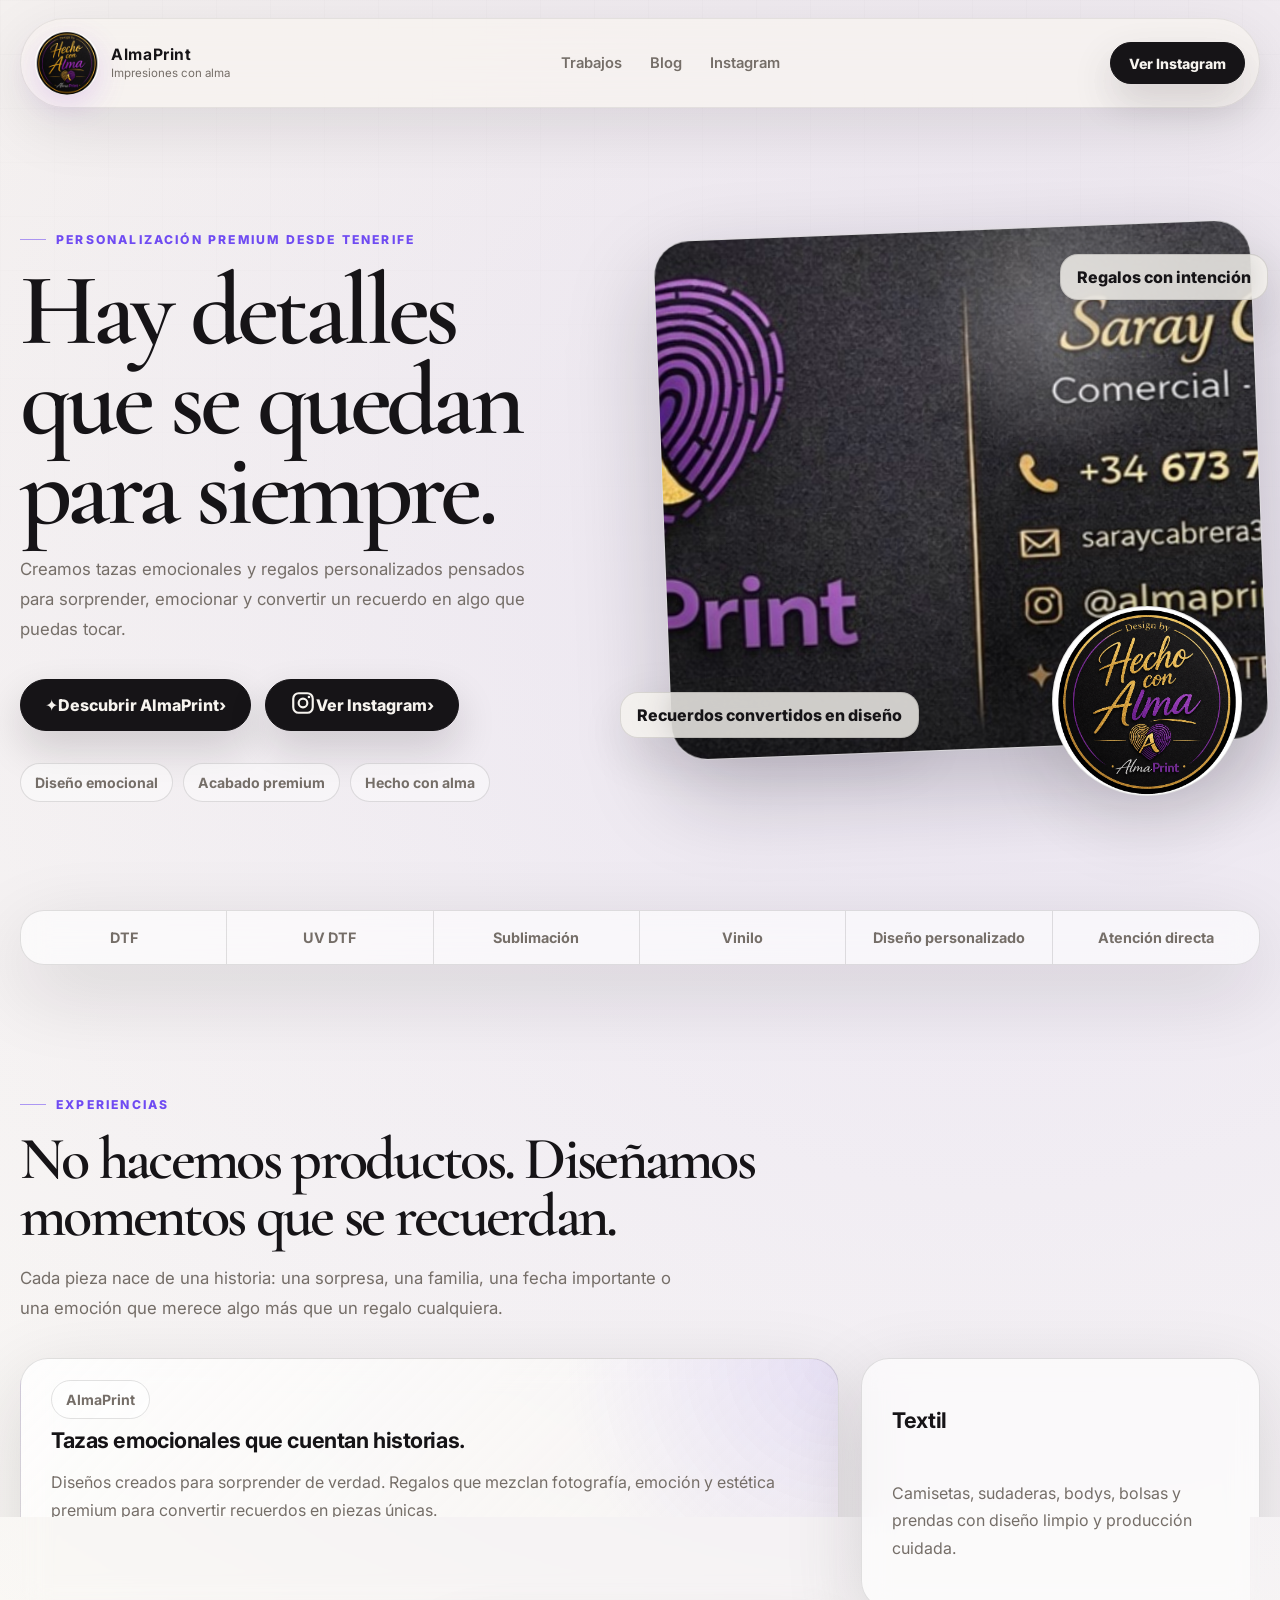
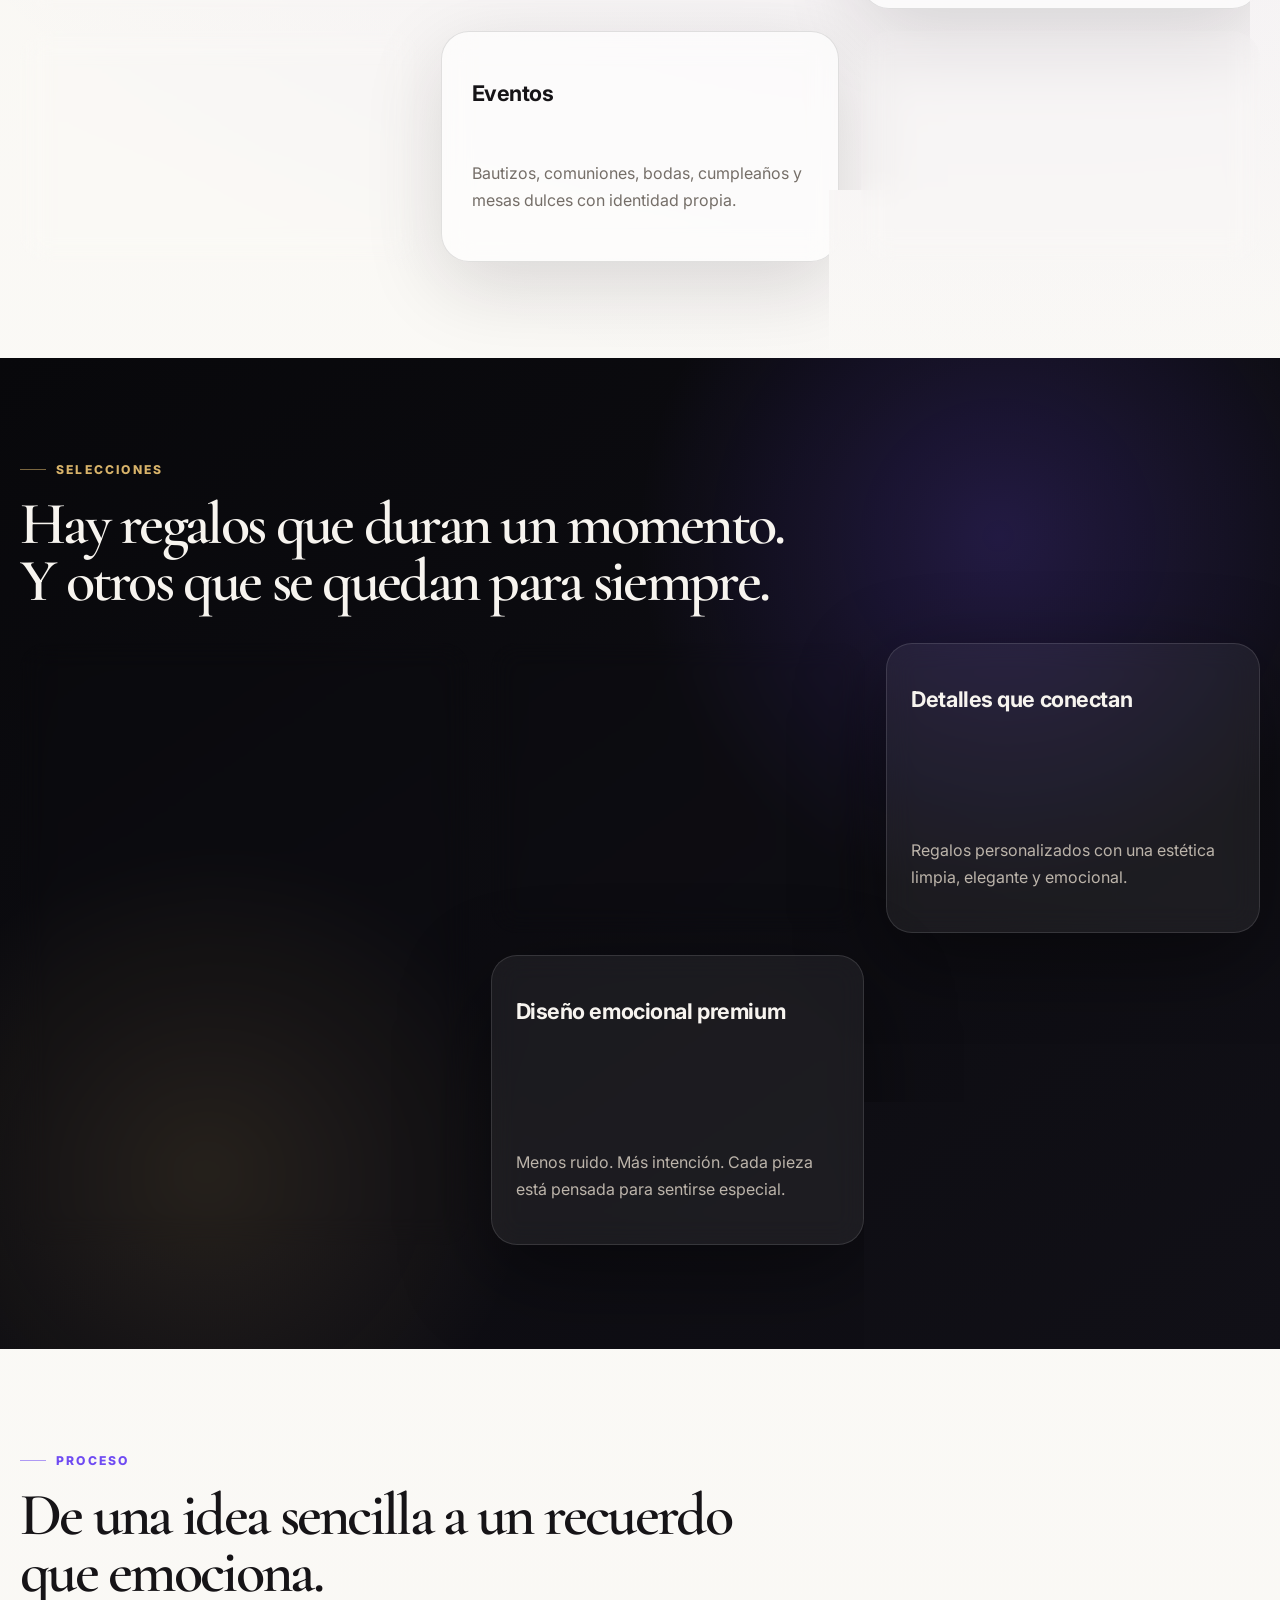
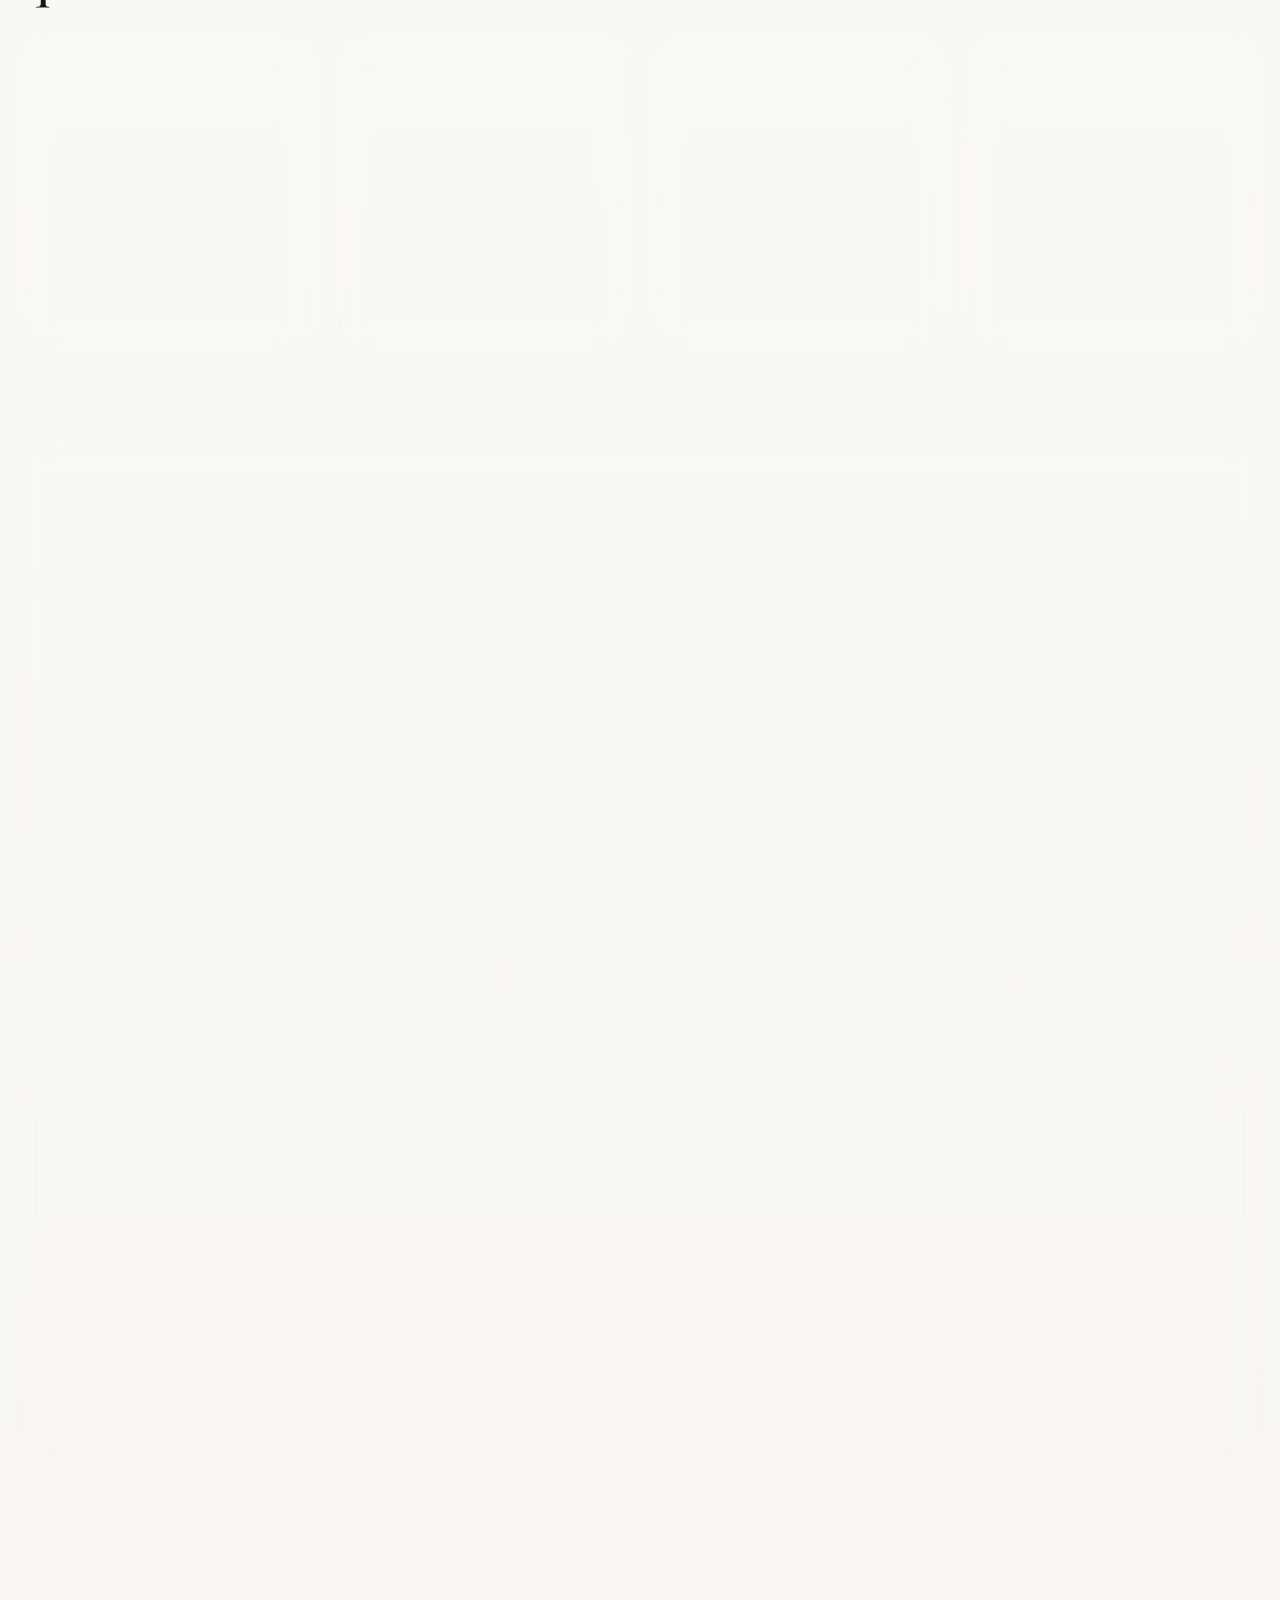
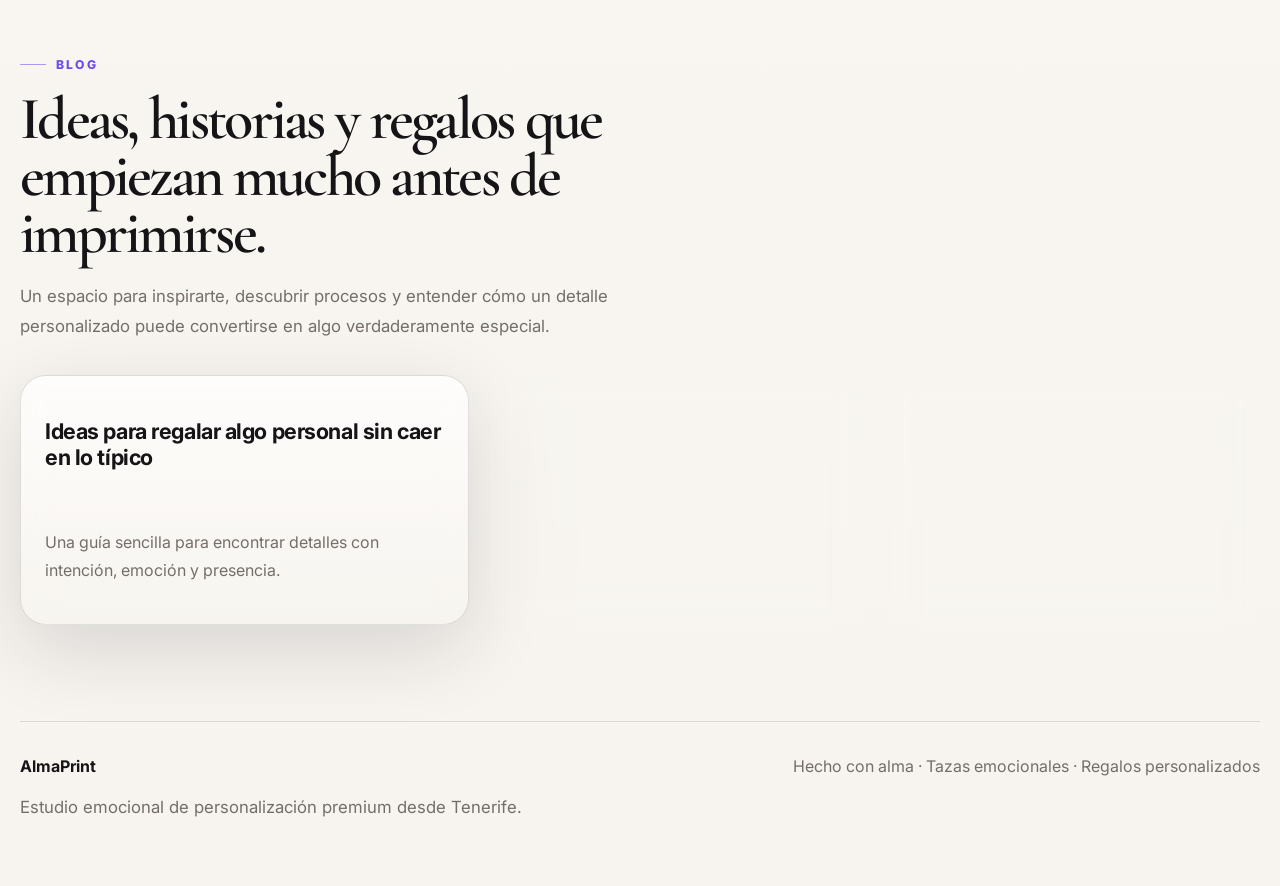
==== commit 695d1c70: "Update index.html" ====
--- a/index.html
+++ b/index.html
@@ -56,7 +56,7 @@
     <span class="cta-arrow" aria-hidden="true">›</span>
   </a>
 
-  <a class="cta cta--instagram" href="https://instagram.com/almaprint" target="_blank" rel="noopener">
+  <a class="cta cta--instagram" href="https://instagram.com/alm.aprint" target="_blank" rel="noopener">
     <span class="instagram-icon" aria-hidden="true">
       <svg viewBox="0 0 24 24" width="26" height="26" fill="none" xmlns="http://www.w3.org/2000/svg">
         <rect x="3" y="3" width="18" height="18" rx="5" stroke="currentColor" stroke-width="2"/>
@@ -273,7 +273,7 @@
       </p>
 
 <div class="hero-actions contact-actions">
-  <a class="cta cta--instagram-dark" href="https://instagram.com/almaprint" target="_blank" rel="noopener">
+  <a class="cta cta--instagram-dark" href="https://instagram.com/alm.aprint" target="_blank" rel="noopener">
     <span class="instagram-icon" aria-hidden="true">
       <svg viewBox="0 0 24 24" width="26" height="26" fill="none" xmlns="http://www.w3.org/2000/svg">
         <rect x="3" y="3" width="18" height="18" rx="5" stroke="currentColor" stroke-width="2"/>
